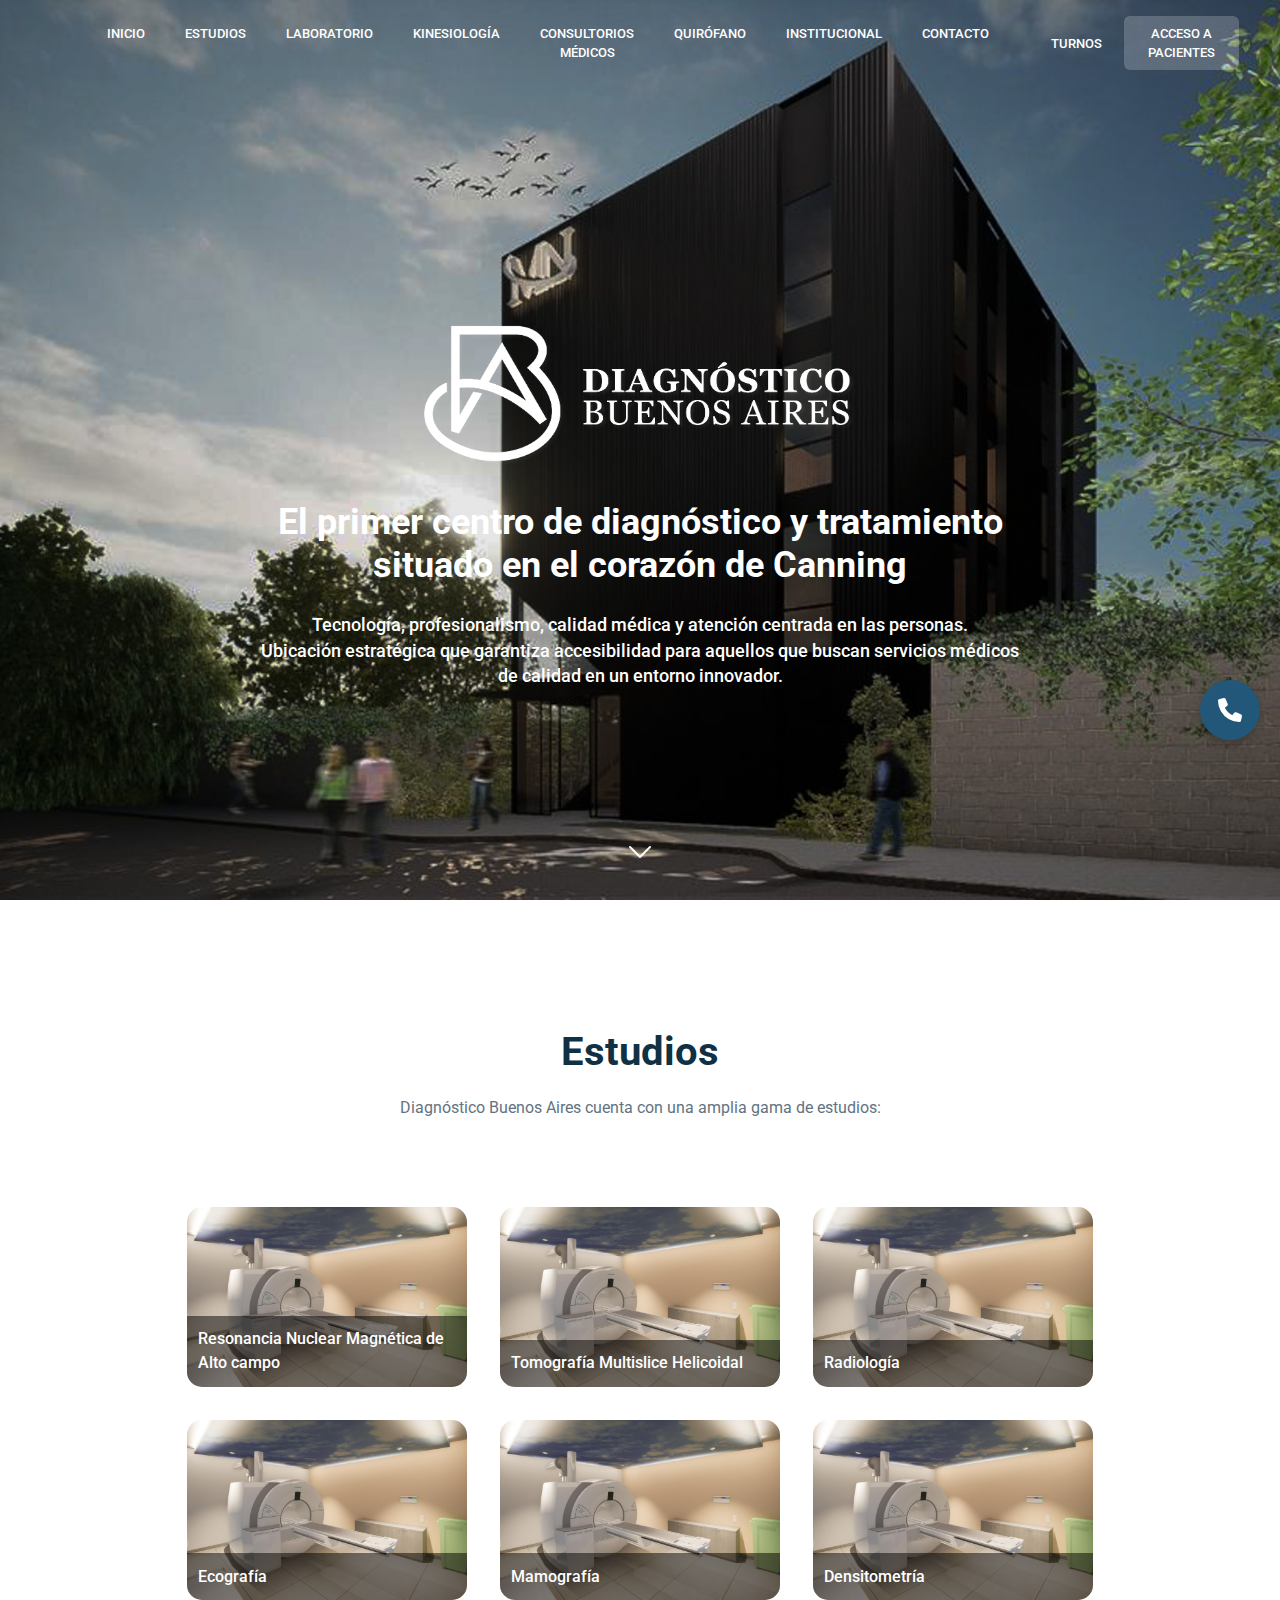
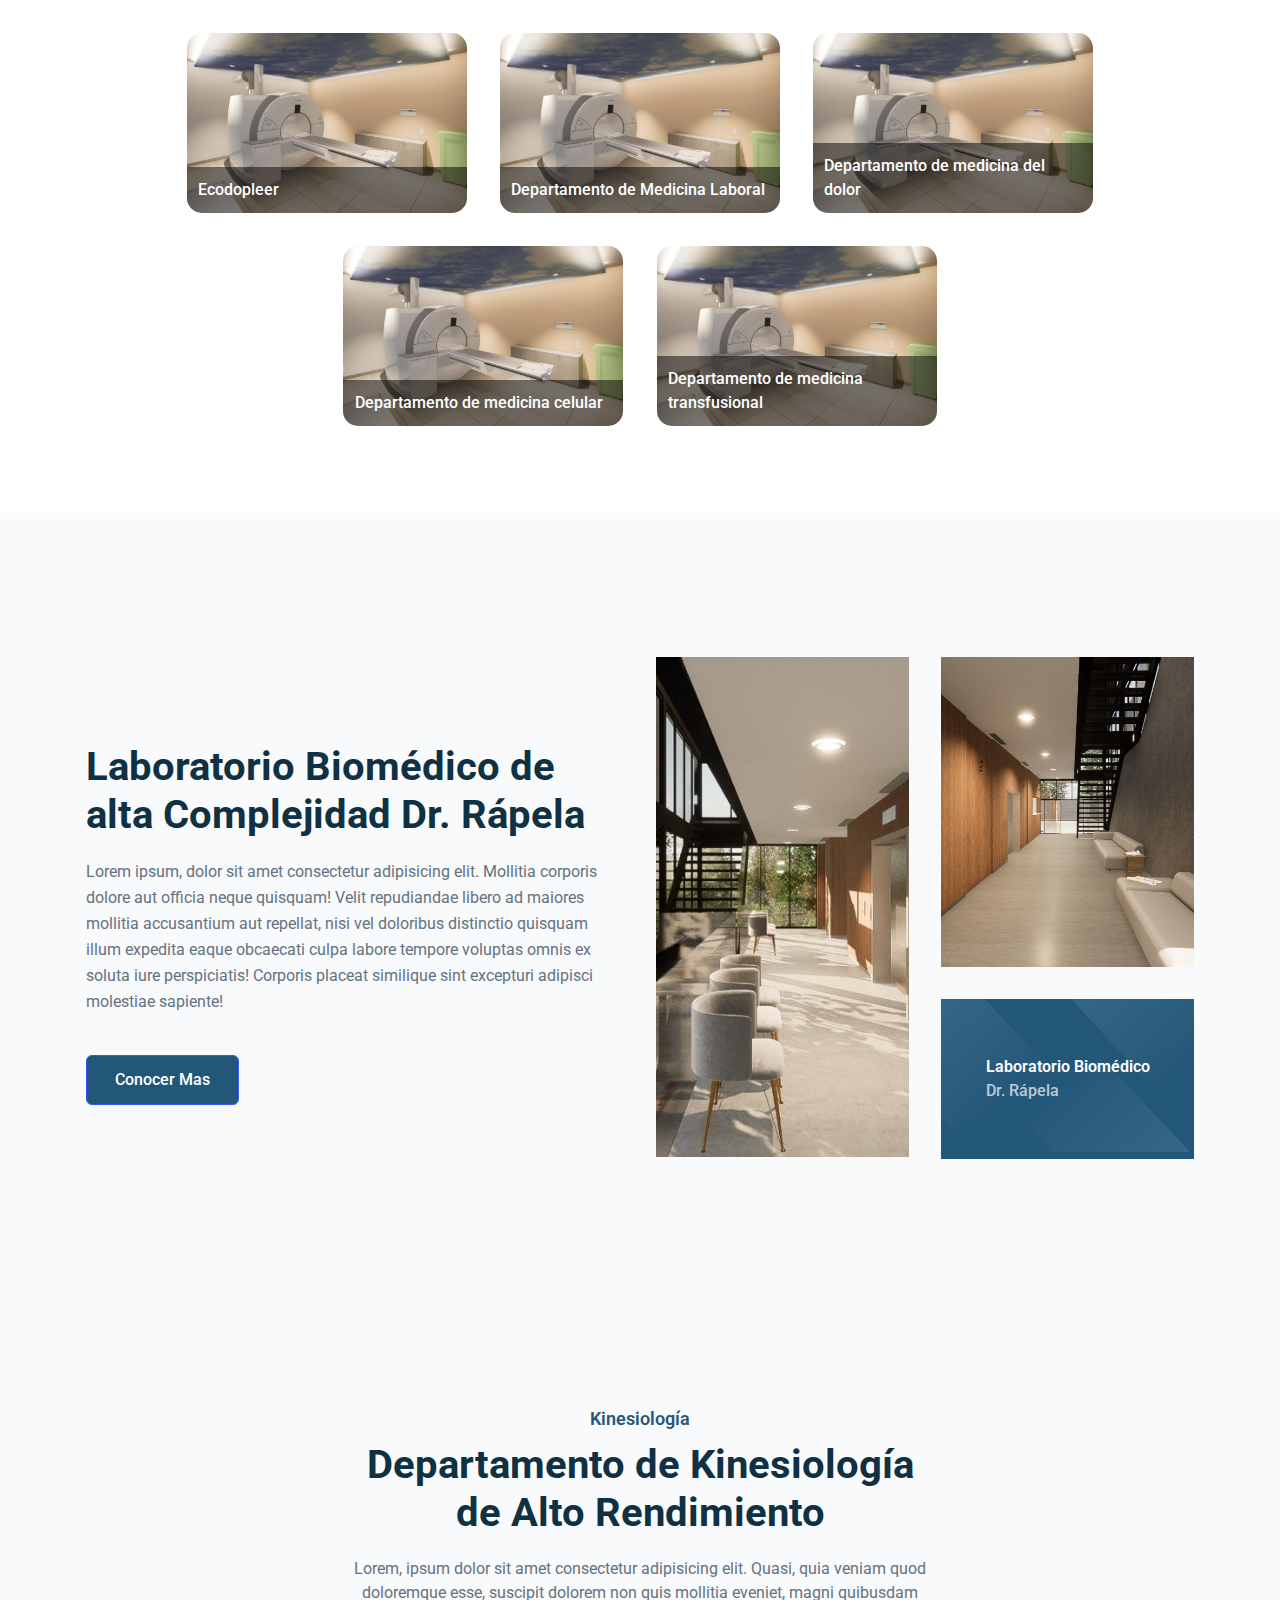
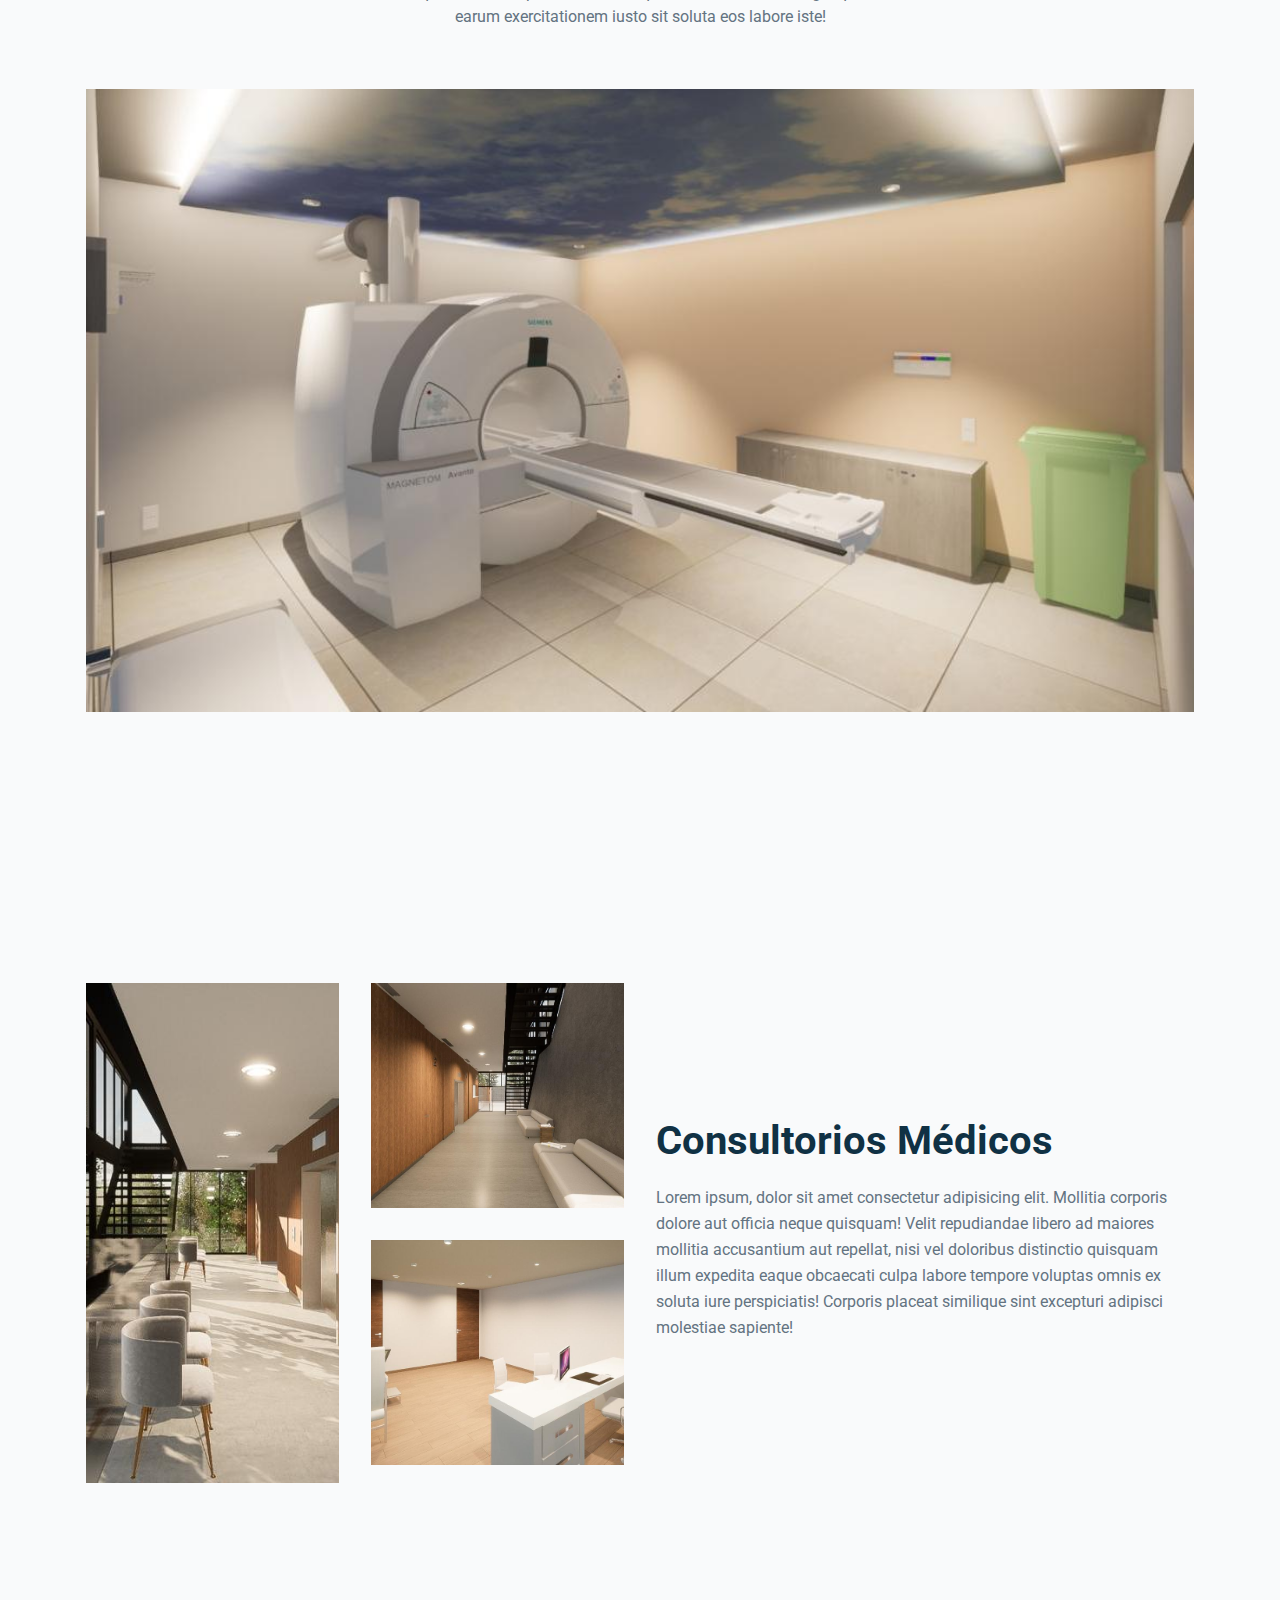
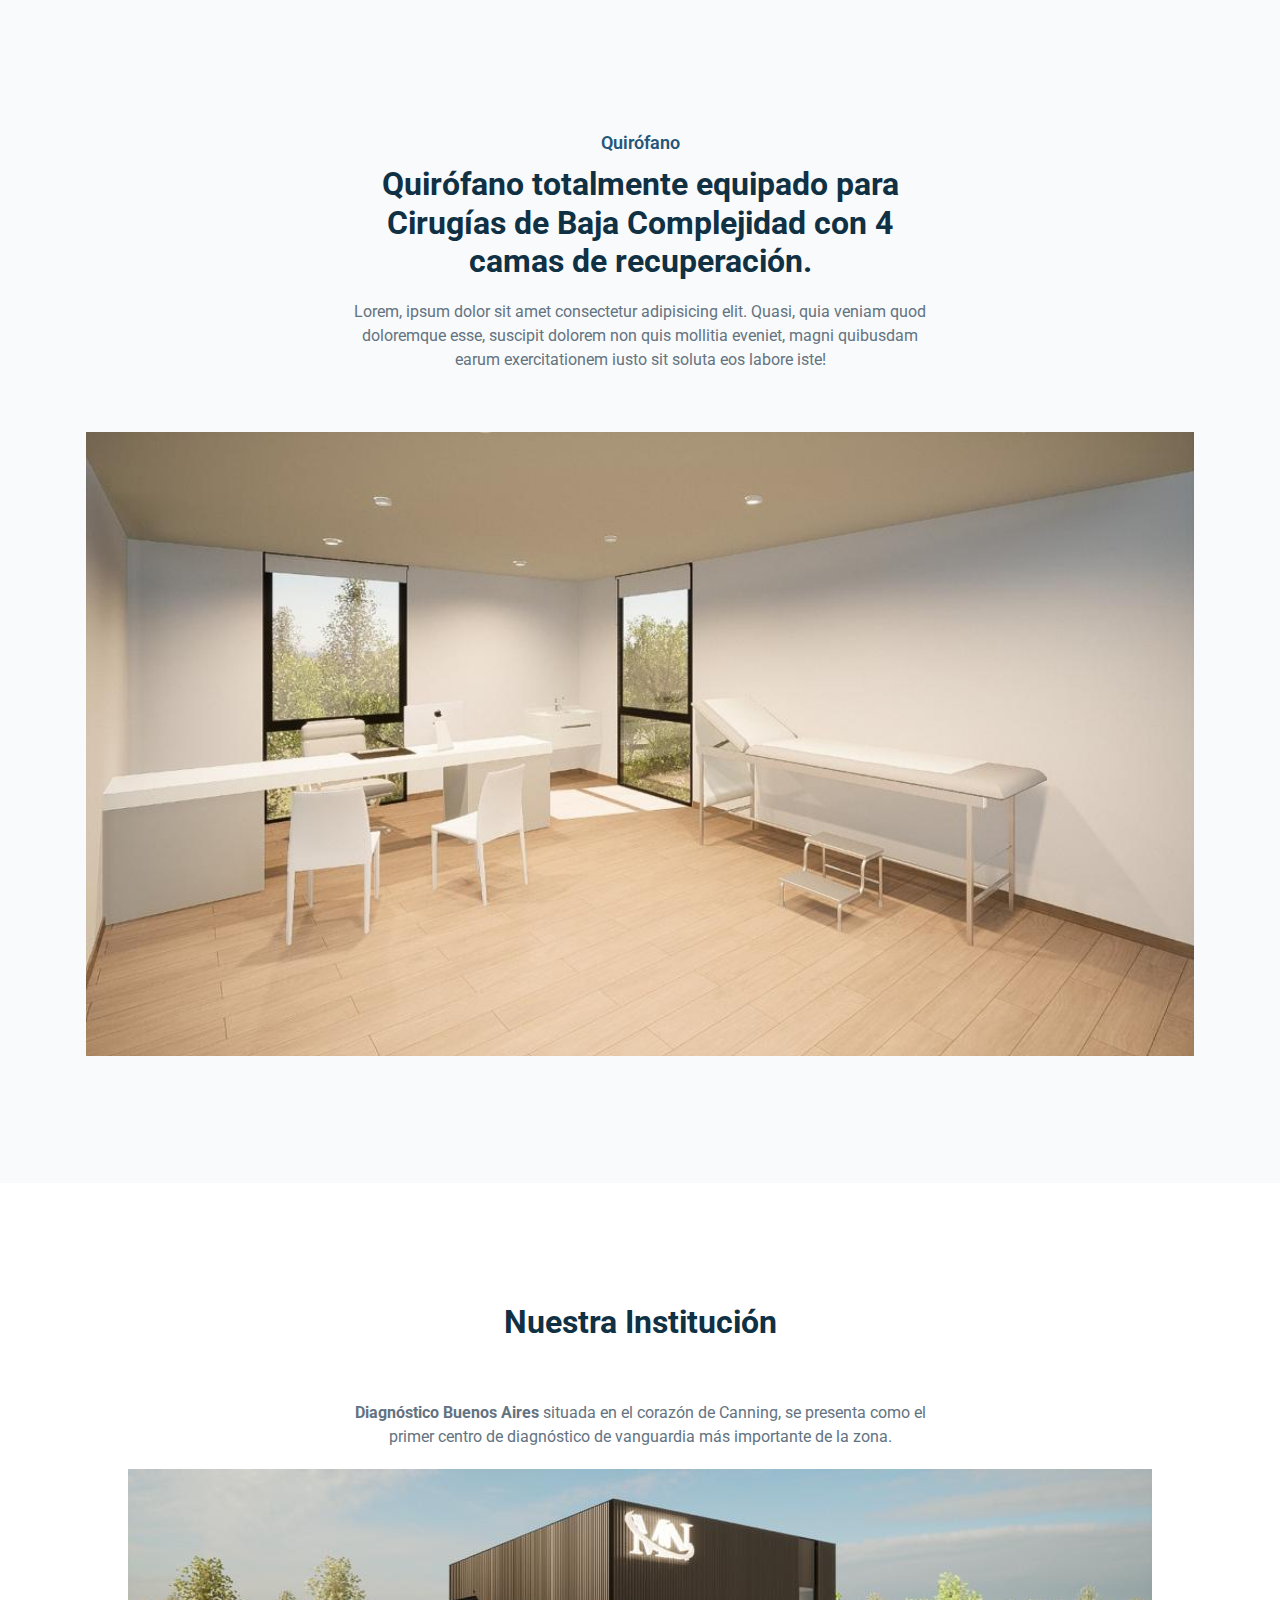
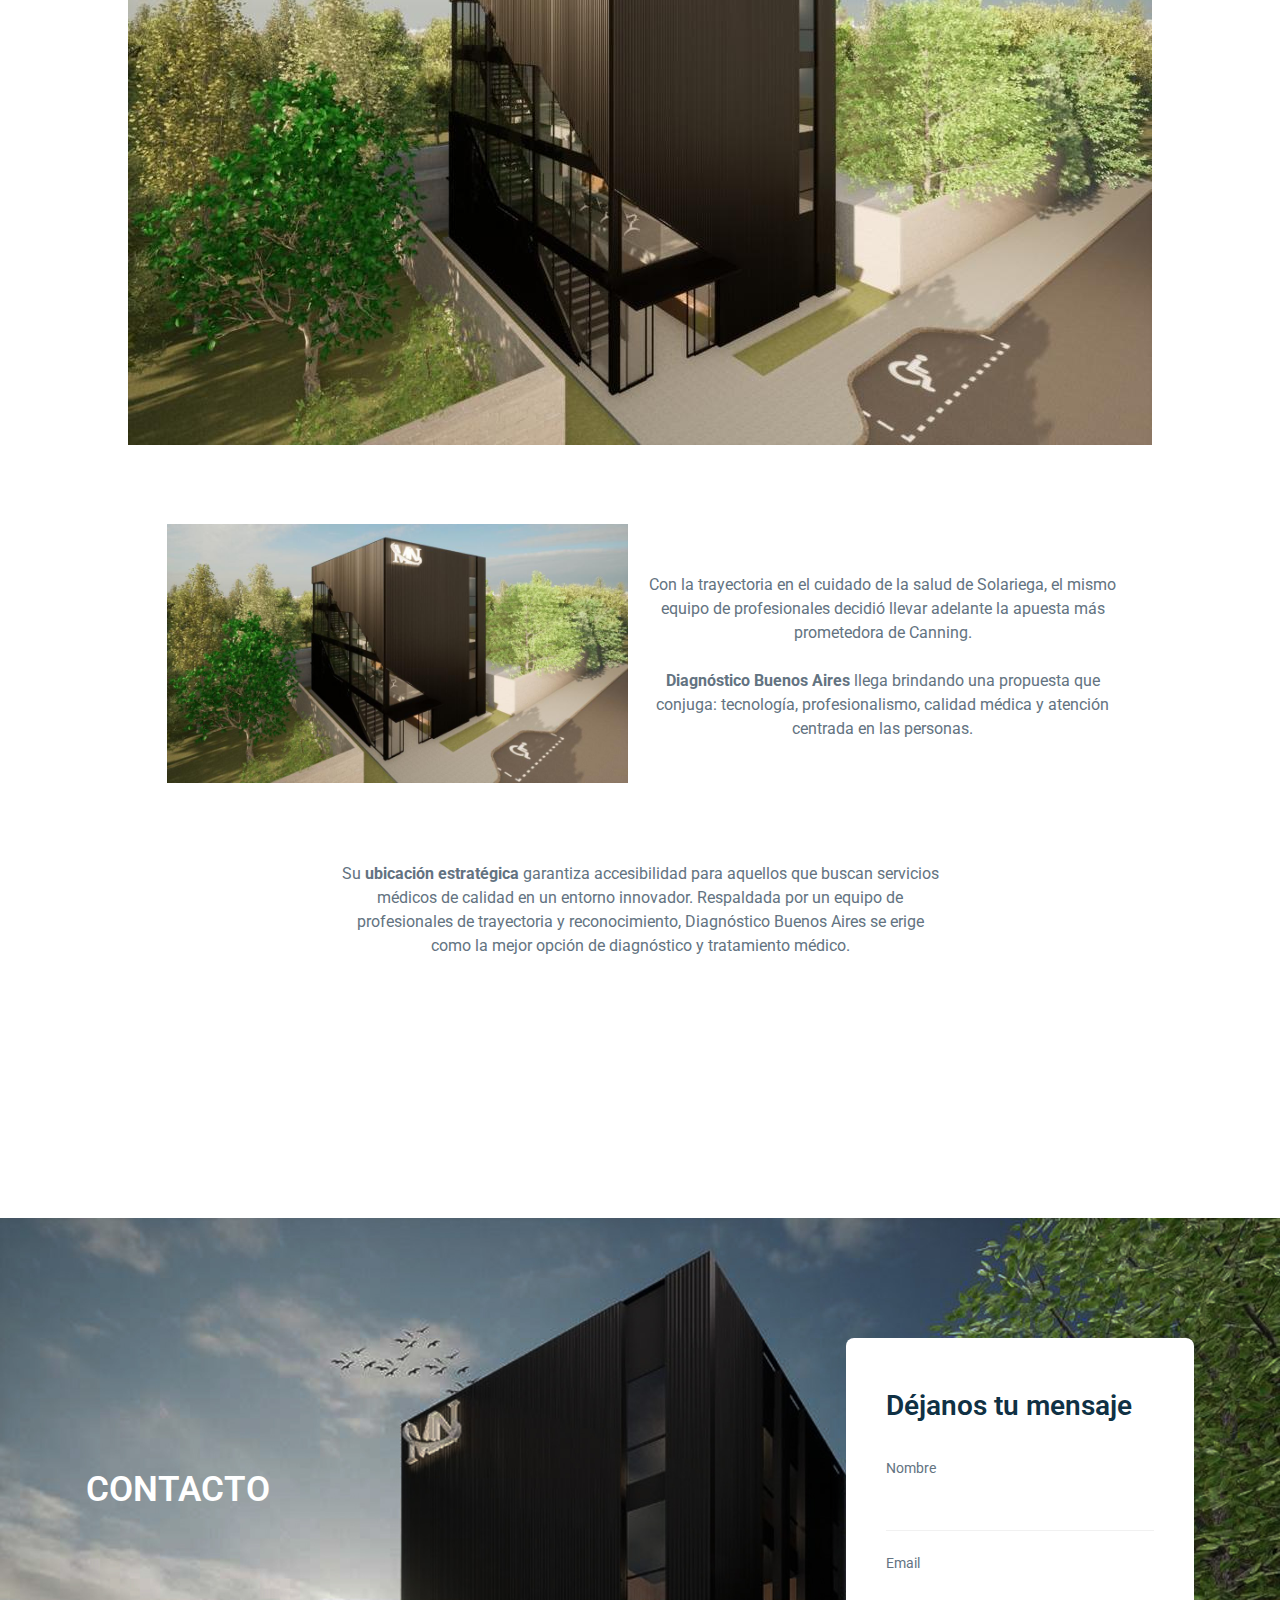
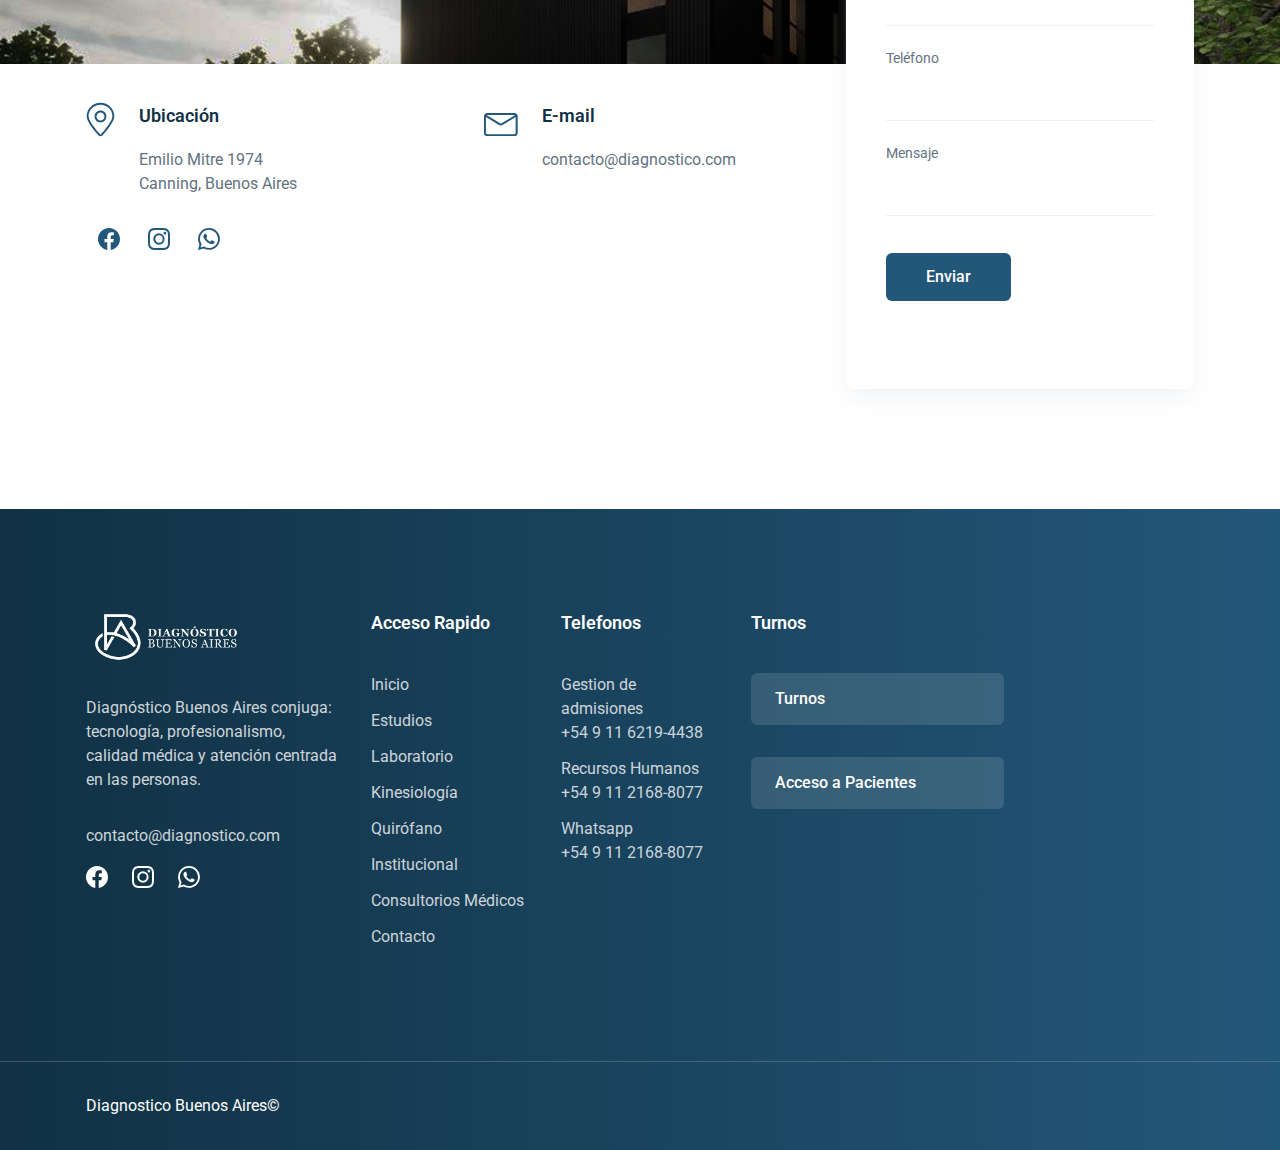
==== index.html @ 4fdbc01b "cambios generales" ====
<!DOCTYPE html>
<html lang="es" class="scroll-smooth">

<head>

  <!-- Required meta tags -->
  <meta charset="UTF-8" />
  <meta http-equiv="X-UA-Compatible" content="IE=edge" />
  <meta name="viewport" content="width=device-width, initial-scale=1.0" />
  <meta name="keywords" content="Diagnostico Buenos Aires, Centro de diagnóstico, tratamiento, Canning, Salud">
  <title>Diagnóstico Buenos Aires</title>

  <!-- Meta Optimizacion -->
  <meta name="google" content="notranslate" />
  <meta content="JMelia" name="author">
  <meta property="og:site_name" content="Diagnostico Buenos Aires">
  <meta property="og:title"
    content="Diagnostico Buenos Aires - Centro de diagnóstico y tratamiento situado en el corazón de Canning." />
  <meta property="og:description"
    content="Diagnostico Buenos Aires - Centro de diagnóstico y tratamiento situado en el corazón de Canning. Tecnología, profesionalismo, calidad médica y atención centrada en las personas." />
  <meta property="og:image" itemprop="image" content="assets/images/logo/logo_Icon.png">
  <meta property="og:type" content="website" />
  <meta property="og:url" content="https://www.diagnosticobuenosaires.com/" />
  <meta property="og:locale" content="ar_AR" />

  <!-- Css Links -->
  <link rel="shortcut icon" href="assets/images/logo/logo_Icon.png" type="image/x-icon" />
  <link rel="stylesheet" href="assets/css/animate.css" />
  <link rel="stylesheet" href="assets/css/tailwind.css" />
  <link rel="stylesheet" href="https://cdnjs.cloudflare.com/ajax/libs/animate.css/4.1.1/animate.min.css" />
  <link rel="stylesheet" href="https://cdnjs.cloudflare.com/ajax/libs/font-awesome/6.0.0-beta3/css/all.min.css">

 


</head>

<body>

  <!-- ====== NavBar Start -->

  <!-- ====== Navbar Section Start -->

  <!-- ====== Navbar Section Start -->

  <div class="navBarContainer absolute top-0 left-0 z-40 flex items-center w-full bg-transparent ud-header ">

    <div class="relative flex items-center justify-between w-full -mx-4">

      <div class="w-60 max-w-full ">
        <a href="index.html" class="navbar-logo block w-full py-5">
          <img src="assets/images/logo/logo_dba_blanco.png" alt="logo" class="header-logo w-full" />
        </a>
      </div>

      <div class="flex items-center justify-center w-full px-4">
        <div>
          <button id="navbarToggler"
            class="absolute right-4 top-1/2 block -translate-y-1/2 rounded-lg px-3 py-[6px] ring-primary focus:ring-2 lg:hidden">
            <span class="relative my-[6px] block h-[2px] w-[30px] bg-dark dark:bg-white"></span>
            <span class="relative my-[6px] block h-[2px] w-[30px] bg-dark dark:bg-white"></span>
            <span class="relative my-[6px] block h-[2px] w-[30px] bg-dark dark:bg-white"></span>
          </button>

          <nav id="navbarCollapse"
            class="absolute  items-center right-4 top-full hidden w-full max-w-[250px] rounded-lg bg-white dark:bg-dark-2 py-5 shadow-lg lg:static lg:block lg:w-full lg:max-w-full lg:bg-transparent dark:lg:bg-transparent lg:py-0 lg:px-4 lg:shadow-none xl:px-6">
            <ul class="block lg:flex 2xl:ml-20">
              <li class="group relative">
                <a href="#home"
                  class="ud-menu-scroll mx-8 flex py-2  font-medium text-dark group-hover:text-primary dark:text-white lg:mr-0 lg:inline-flex lg:px-0 lg:py-6 lg:text-white lg:group-hover:text-white lg:group-hover:opacity-70">
                  Inicio
                </a>
              </li>

              <li class="group relative">
                <a href="#estudios"
                  class="ud-menu-scroll mx-8 flex py-2  font-medium text-dark group-hover:text-primary dark:text-white lg:ml-7 lg:mr-0 lg:inline-flex lg:px-0 lg:py-6 lg:text-white lg:group-hover:text-white lg:group-hover:opacity-70 xl:ml-10">
                  Estudios
                </a>
              </li>

              <li class="group relative">
                <a href="#lab"
                  class="ud-menu-scroll mx-8 flex py-2  font-medium text-dark group-hover:text-primary dark:text-white lg:ml-7 lg:mr-0 lg:inline-flex lg:px-0 lg:py-6 lg:text-white lg:group-hover:text-white lg:group-hover:opacity-70 xl:ml-10">
                  Laboratorio
                </a>
              </li>
              <li class="group relative">
                <a href="#kine"
                  class="ud-menu-scroll mx-8 flex py-2  font-medium text-dark group-hover:text-primary dark:text-white lg:ml-7 lg:mr-0 lg:inline-flex lg:px-0 lg:py-6 lg:text-white lg:group-hover:text-white lg:group-hover:opacity-70 xl:ml-10">
                  Kinesiología
                </a>
              </li>
              <li class="group relative">
                <a href="#consultorio"
                  class="ud-menu-scroll text-center mx-8 flex py-2  font-medium text-dark group-hover:text-primary dark:text-white lg:ml-7 lg:mr-0 lg:inline-flex lg:px-0 lg:py-6 lg:text-white lg:group-hover:text-white lg:group-hover:opacity-70 xl:ml-10">
                  Consultorios Médicos
                </a>
              </li>
              <li class="group relative">
                <a href="#quirofano"
                  class="ud-menu-scroll  mx-8 flex py-2  font-medium text-dark group-hover:text-primary dark:text-white lg:ml-7 lg:mr-0 lg:inline-flex lg:px-0 lg:py-6 lg:text-white lg:group-hover:text-white lg:group-hover:opacity-70 xl:ml-10">
                  Quirófano
                </a>
              </li>
              <li class="group relative">
                <a href="#institucional"
                  class="ud-menu-scroll mx-8 flex py-2  font-medium text-dark group-hover:text-primary dark:text-white lg:ml-7 lg:mr-0 lg:inline-flex lg:px-0 lg:py-6 lg:text-white lg:group-hover:text-white lg:group-hover:opacity-70 xl:ml-10">
                  Institucional
                </a>
              </li>
              <li class="group relative">
                <a href="#contact"
                  class="ud-menu-scroll mx-8 flex py-2  font-medium text-dark group-hover:text-primary dark:text-white lg:ml-7 lg:mr-0 lg:inline-flex lg:px-0 lg:py-6 lg:text-white lg:group-hover:text-white lg:group-hover:opacity-70 xl:ml-10">
                  Contacto
                </a>
              </li>

            </ul>
          </nav>
        </div>

      </div>

      <div class=" flex items-center justify-end pr-16 lg:pr-0">

        <div class="hidden sm:flex items-center">
          <a href="#" class="loginBtn px-[22px] py-2  font-medium text-white hover:opacity-70">
            Turnos
          </a>
          <a href="#"
            class="signUpBtn text-center rounded-md bg-white bg-opacity-20 px-6 py-2  font-medium text-white duration-300 ease-in-out hover:bg-opacity-100 hover:text-dark">
            Acceso a Pacientes
          </a>
        </div>
      </div>

    </div>

  </div>
  <!-- ====== NavBar END -->



  <!-- ====== Home Section Start -->
  <div id="home" class="relative overflow-hidden bg-primary pt-[120px] md:pt-[130px] lg:pt-[160px]">

    <div class=" container">
      <div class="-mx-4 flex flex-wrap items-center ">
        <div class="w-full px-4">

          <div class="pb-[60px] mx-auto max-w-[780px] text-center">

            <h1 class="hidden">
              Diagnóstico Buenos Aires
            </h1>

            <div class="mx-auto max-w-[485px]  ">
              <img class="mx-auto w-full" src="assets/images/logo/Logo-Blanco-Main.png" alt="">
            </div>

            <h2
              class="mb-6 text-3xl font-bold leading-snug text-white sm:text-4xl sm:leading-snug lg:text-8xl lg:leading-[1.2]">
              El primer centro de diagnóstico y tratamiento situado en el corazón de Canning</h2>

            <p class="mx-auto mb-9  text-base font-medium text-white sm:text-lg sm:leading-[1.44]">
              Tecnología, profesionalismo, calidad médica y atención centrada en las personas.
              <br>
              Ubicación estratégica que garantiza accesibilidad para aquellos que buscan servicios médicos de calidad en
              un entorno innovador.
            </p>


          </div>
        </div>

      </div>
    </div>

    <a href="#estudios">
      <div id="scroll-down"> <img src="assets/images/icons/down-arrow.png"> </div>
    </a>

  </div>
  <!-- ====== Home Section End -->

  <!-- ====== Estudios Section Start -->

  <section id="estudios" class="pb-8 pt-20 dark:bg-dark lg:pb-[70px] lg:pt-[120px]">
    <div class="container">
      <div class="-mx-4 flex flex-wrap">
        <div class="w-full px-4">
          <div class="mx-auto mb-12 max-w-[485px] text-center lg:mb-[70px]">
            <h2 class="py-2 mb-3 text-3xl font-bold text-dark dark:text-white sm:text-4xl md:text-[40px] md:leading-[1.2]">
              Estudios
            </h2>
            <p class="text-base text-body-color dark:text-dark-6">
              Diagnóstico Buenos Aires cuenta con una amplia gama de estudios:
            </p>
          </div>
          <div class="estudiosContainer">
            <div class="estudio" data-title="Resonancia Nuclear Magnética de Alto campo" data-info="Información adicional sobre Resonancia Nuclear Magnética de Alto campo." style="background-image: url('assets/images/estudios/estudios1.jpeg');">
              <h4>Resonancia Nuclear Magnética de Alto campo</h4>
            </div>
            <div class="estudio" data-title="Tomografía Multislice Helicoidal" data-info="Información adicional sobre Tomografía Multislice Helicoidal." style="background-image: url('assets/images/estudios/estudios1.jpeg');">
              <h4>Tomografía Multislice Helicoidal</h4>
            </div>
            <div class="estudio" data-title="Radiología" data-info="Información adicional sobre Radiología." style="background-image: url('assets/images/estudios/estudios1.jpeg');">
              <h4>Radiología</h4>
            </div>
            <div class="estudio" data-title="Ecografía" data-info="Información adicional sobre Ecografía." style="background-image: url('assets/images/estudios/estudios1.jpeg');">
              <h4>Ecografía</h4>
            </div>
            <div class="estudio" data-title="Mamografía" data-info="Información adicional sobre Mamografía." style="background-image: url('assets/images/estudios/estudios1.jpeg');">
              <h4>Mamografía</h4>
            </div>
            <div class="estudio" data-title="Densitometría" data-info="Información adicional sobre Densitometría." style="background-image: url('assets/images/estudios/estudios1.jpeg');">
              <h4>Densitometría</h4>
            </div>
            <div class="estudio" data-title="Ecodopleer" data-info="Información adicional sobre Ecodopleer." style="background-image: url('assets/images/estudios/estudios1.jpeg');">
              <h4>Ecodopleer</h4>
            </div>
            <div class="estudio" data-title="Departamento de Medicina Laboral" data-info="Información adicional sobre Departamento de Medicina Laboral." style="background-image: url('assets/images/estudios/estudios1.jpeg');">
              <h4>Departamento de Medicina Laboral</h4>
            </div>
            <div class="estudio" data-title="Departamento de medicina del dolor" data-info="Información adicional sobre Departamento de medicina del dolor." style="background-image: url('assets/images/estudios/estudios1.jpeg');">
              <h4>Departamento de medicina del dolor</h4>
            </div>
            <div class="estudio" data-title="Departamento de medicina celular" data-info="Información adicional sobre Departamento de medicina celular." style="background-image: url('assets/images/estudios/estudios1.jpeg');">
              <h4>Departamento de medicina celular</h4>
            </div>
            <div class="estudio" data-title="Departamento de medicina transfusional" data-info="Información adicional sobre Departamento de medicina transfusional." style="background-image: url('assets/images/estudios/estudios1.jpeg');">
              <h4>Departamento de medicina transfusional</h4>
            </div>
          </div>
          <div id="estudioInfo" class="hidden">
            <button id="closeBtn">
              <svg  viewBox="0 0 24 24"  xmlns="http://www.w3.org/2000/svg">
                <path d="M18 6L6 18" stroke="#103144" stroke-width="2" stroke-linecap="round" stroke-linejoin="round"/>
                <path d="M6 6L18 18" stroke="#103144" stroke-width="2" stroke-linecap="round" stroke-linejoin="round"/>
              </svg>
            </button>
            <h3 class="font-semibold text-primary" id="estudioTitle"></h3>
            <p class="text-base text-body-color dark:text-dark-6" id="estudioContent"></p>
            <img id="estudioImg" alt="Estudio imagen">
            
          </div>
        </div>
      </div>
    </div>
  </section>
  
  
  

  <!-- ====== Estudios Section End -->

  <!-- ====== lab Section Start -->
  <section id="lab" class="bg-gray-1 pb-8 pt-20 dark:bg-dark-2 lg:pb-[70px] lg:pt-[120px]">
    <br>
    <div class="container">
      <div class="">
        <div class="-mx-4 flex flex-wrap items-center">
          <div class="w-full px-4 lg:w-1/2">
            <div class="mb-12 max-w-[540px] lg:mb-0">
              <h2
                class="mb-5 text-3xl font-bold leading-tight text-dark dark:text-white sm:text-[40px] sm:leading-[1.2]">
                Laboratorio Biomédico de alta Complejidad Dr. Rápela
              </h2>
              <p class="mb-10 text-base leading-relaxed text-body-color dark:text-dark-6">
                Lorem ipsum, dolor sit amet consectetur adipisicing elit. Mollitia corporis dolore aut officia neque
                quisquam! Velit repudiandae libero ad maiores mollitia accusantium aut repellat, nisi vel doloribus
                distinctio quisquam illum expedita eaque obcaecati culpa labore tempore voluptas omnis ex soluta iure
                perspiciatis! Corporis placeat similique sint excepturi adipisci molestiae sapiente!
              </p>

              <a href="https://www.rapela.com.ar/?gad_source=1&gclid=CjwKCAiAopuvBhBCEiwAm8jaMYv8IXJk6qZDI6HbGT6671WeslVIH8a5TmlhtIpzd6AltSH0Ebo6ehoCV5UQAvD_BwE"
                target="_blank"
                class="inline-flex items-center justify-center rounded-md border border-primary bg-primary px-7 py-3 text-center text-base font-medium text-white hover:border-blue-dark hover:bg-blue-dark">
                Conocer Mas
              </a>
            </div>
          </div>

          <div class="w-full px-4 lg:w-1/2">
            <div class="-mx-2 flex flex-wrap sm:-mx-4 lg:-mx-2 xl:-mx-4">
              <div class="w-full px-2 sm:w-1/2 sm:px-4 lg:px-2 xl:px-4">
                <div class="mb-4 sm:mb-8 sm:h-[400px] md:h-[540px] lg:h-[400px] xl:h-[500px]">
                  <img src="./assets/images/feed/lab.jpeg" alt="about image"
                    class="h-full w-full object-cover object-center" />
                </div>
              </div>

              <div class="w-full px-2 sm:w-1/2 sm:px-4 lg:px-2 xl:px-4">
                <div class="mb-4 sm:mb-8 sm:h-[220px] md:h-[346px] lg:mb-4 lg:h-[225px] xl:mb-8 xl:h-[310px]">
                  <img src="./assets/images/feed/lab2.jpeg" alt="about image"
                    class="h-full w-full object-cover object-center" />
                </div>

                <div
                  class="relative z-10 mb-4 flex items-center justify-center overflow-hidden bg-primary px-6 py-12 sm:mb-8 sm:h-[160px] sm:p-5 lg:mb-4 xl:mb-8">
                  <div>
                    <span class="block text-base font-semibold text-white">
                      Laboratorio Biomédico
                    </span>
                    <span class="block text-base font-medium text-white text-opacity-70">
                      Dr. Rápela
                    </span>
                  </div>
                  <div>
                    <span class="absolute left-0 top-0 -z-10">
                      <svg width="106" height="144" viewBox="0 0 106 144" fill="none"
                        xmlns="http://www.w3.org/2000/svg">
                        <rect opacity="0.1" x="-67" y="47.127" width="113.378" height="131.304"
                          transform="rotate(-42.8643 -67 47.127)" fill="url(#paint0_linear_1416_214)" />
                        <defs>
                          <linearGradient id="paint0_linear_1416_214" x1="-10.3111" y1="47.127" x2="-10.3111"
                            y2="178.431" gradientUnits="userSpaceOnUse">
                            <stop stop-color="white" />
                            <stop offset="1" stop-color="white" stop-opacity="0" />
                          </linearGradient>
                        </defs>
                      </svg>
                    </span>
                    <span class="absolute right-0 top-0 -z-10">
                      <svg width="130" height="97" viewBox="0 0 130 97" fill="none" xmlns="http://www.w3.org/2000/svg">
                        <rect opacity="0.1" x="0.86792" y="-6.67725" width="155.563" height="140.614"
                          transform="rotate(-42.8643 0.86792 -6.67725)" fill="url(#paint0_linear_1416_215)" />
                        <defs>
                          <linearGradient id="paint0_linear_1416_215" x1="78.6495" y1="-6.67725" x2="78.6495"
                            y2="133.937" gradientUnits="userSpaceOnUse">
                            <stop stop-color="white" />
                            <stop offset="1" stop-color="white" stop-opacity="0" />
                          </linearGradient>
                        </defs>
                      </svg>
                    </span>
                    <span class="absolute bottom-0 right-0 -z-10">
                      <svg width="175" height="104" viewBox="0 0 175 104" fill="none"
                        xmlns="http://www.w3.org/2000/svg">
                        <rect opacity="0.1" x="175.011" y="108.611" width="101.246" height="148.179"
                          transform="rotate(137.136 175.011 108.611)" fill="url(#paint0_linear_1416_216)" />
                        <defs>
                          <linearGradient id="paint0_linear_1416_216" x1="225.634" y1="108.611" x2="225.634" y2="256.79"
                            gradientUnits="userSpaceOnUse">
                            <stop stop-color="white" />
                            <stop offset="1" stop-color="white" stop-opacity="0" />
                          </linearGradient>
                        </defs>
                      </svg>
                    </span>
                  </div>
                </div>
              </div>
            </div>
          </div>
        </div>
      </div>
    </div>
  </section>
  <!-- ====== lab Section End -->

  <!-- ====== Kinesiologia Section Start -->
  <section id="kine" class="overflow-hidden bg-gray-1 py-20 dark:bg-dark-2 md:py-[120px]">
    <br>
    <div class="container mx-auto">
      <div class="-mx-4 flex flex-wrap justify-center">
        <div class="w-full px-4">
          <div class="mx-auto mb-[60px] max-w-[600px] text-center">
            <span class="block mb-2 text-lg font-semibold text-primary">
              Kinesiología
            </span>
            <h2 class="mb-5 text-3xl font-bold leading-tight text-dark dark:text-white sm:text-[40px] sm:leading-[1.2]">
              Departamento de Kinesiología de Alto Rendimiento
            </h2>
            <p class="text-base text-body-color dark:text-dark-6">
              Lorem, ipsum dolor sit amet consectetur adipisicing elit. Quasi, quia veniam quod doloremque esse,
              suscipit dolorem non quis mollitia eveniet, magni quibusdam earum exercitationem iusto sit soluta eos
              labore iste!
            </p>
          </div>
        </div>
      </div>

      <div class=" mx-auto center">
        <img src="assets\images\estudios\estudios1.jpeg" class="h-full w-full object-cover object-center" alt="">
      </div>

    </div>
  </section>
  <!-- ====== Kinesiologia Section End -->


  <!-- ======  Consultorios Medicos Section Start -->
  <section id="consultorio" class="bg-gray-1 pb-8 pt-20 dark:bg-dark-2  lg:pb-[70px] lg:pt-[120px]">
    <br>
    <div class="container">
      <div class="wow fadeInUp" data-wow-delay=".2s">
        <div class="-mx-4 flex flex-wrap items-center ">
          <div class="w-full px-4 lg:w-1/2">

            <div class="-mx-2 flex flex-wrap sm:-mx-4 lg:-mx-2 xl:-mx-4">
              <div class="w-full px-2 sm:w-1/2 sm:px-4 lg:px-2 xl:px-4">
                <div class="mb-4 sm:mb-8 sm:h-[400px] md:h-[540px] lg:h-[400px] xl:h-[500px]">
                  <img src="./assets/images/feed/lab.jpeg" alt="about image"
                    class="h-full w-full object-cover object-center" />
                </div>
              </div>

              <div class="w-full px-2 sm:w-1/2 sm:px-4 lg:px-2 xl:px-4 ">
                <div class="mb-4 sm:mb-8 sm:h-[220px] md:h-[346px] lg:mb-4 lg:h-[225px] xl:mb-8 xl:h-[300px]">
                  <img src="./assets/images/feed/lab2.jpeg" alt="about image"
                    class="h-full w-full object-cover object-center" />
                </div>

                <div class=" mb-4 sm:mb-8 sm:h-[220px] md:h-[346px] lg:mb-4 lg:h-[225px] xl:mb-8 xl:h-[300px]">
                  <img src="./assets/images/feed/consultorio2.jpeg" alt="about image"
                    class="h-full w-full object-cover object-center" />
                </div>

              </div>
            </div>

          </div>

          <div class="w-full px-4 lg:w-1/2">
            <div class="mb-12 max-w-[600px] lg:mb-0">
              <h2
                class="mb-5 text-3xl font-bold leading-tight text-dark dark:text-white sm:text-[40px] sm:leading-[1.2]">
                Consultorios Médicos
              </h2>
              <p class="mb-10 text-base leading-relaxed text-body-color dark:text-dark-6">
                Lorem ipsum, dolor sit amet consectetur adipisicing elit. Mollitia corporis dolore aut officia neque
                quisquam! Velit repudiandae libero ad maiores mollitia accusantium aut repellat, nisi vel doloribus
                distinctio quisquam illum expedita eaque obcaecati culpa labore tempore voluptas omnis ex soluta iure
                perspiciatis! Corporis placeat similique sint excepturi adipisci molestiae sapiente!
              </p>

            </div>

          </div>
        </div>
      </div>
    </div>
  </section>
  <!-- ====== Consultorios Medicos Section End -->



  <!-- ====== quirofano Section Start -->
  <section id="quirofano" class="overflow-hidden bg-gray-1 py-20 dark:bg-dark-2 md:py-[120px]">
    <br>
    <div class="container mx-auto">
      <div class="-mx-4 flex flex-wrap justify-center">
        <div class="w-full px-4">
          <div class="mx-auto mb-[60px] max-w-[600px] text-center">
            <span class="block mb-2 text-lg font-semibold text-primary">
              Quirófano
            </span>
            <h2 class="titulosText mb-5 w-full font-bold leading-tight text-dark dark:text-white  sm:leading-[1.2]">
              Quirófano totalmente equipado para Cirugías de Baja Complejidad con 4 camas de recuperación.
            </h2>
            <p class="text-base text-body-color dark:text-dark-6">
              Lorem, ipsum dolor sit amet consectetur adipisicing elit. Quasi, quia veniam quod doloremque esse,
              suscipit dolorem non quis mollitia eveniet, magni quibusdam earum exercitationem iusto sit soluta eos
              labore iste!
            </p>
          </div>
        </div>
      </div>

      <div class="w-full mx-auto center">
        <img src="assets/images/feed/consultorio1.jpeg" class="h-full w-full object-cover object-center" alt="">
      </div>

    </div>
  </section>
  <!-- ====== quirofano Section End -->

  <!-- ====== Institucional Start ====== -->
  <section id="institucional" class="relative py-20 md:py-[120px]">

    <div class="container mx-auto px-4 text-center  ">
      <h2 class="mb-[60px] nuestra-institucion titulosText mb-5 w-full font-bold leading-tight text-dark dark:text-white  sm:leading-[1.2]">Nuestra Institución</h2>

      <div class=" text-center mx-auto mb-5 max-w-[600px]">
       
        <p class="mt-1 text-base text-body-color dark:text-dark-6">
        <b>Diagnóstico Buenos Aires</b> situada en el corazón de Canning, se presenta como el primer centro de diagnóstico de vanguardia más importante de la zona.
        </p>
      </div>
      
      <div class="mb-[60px] mx-auto mt-1"><img src="assets/images/feed/institucional.jpeg" alt=""></div>

    

      <div class="flex  sm:flex-col-reverse justify-center items-center mx-auto ">   
        
        <div class="p-3 max-w-[485px]"> <img src="assets/images/feed/institucional.jpeg" alt=""> </div>

        <div class=" max-w-[485px]">

          <p class=" text-base text-body-color dark:text-dark-6 ">
            Con la trayectoria en el cuidado de la salud de Solariega, el mismo equipo de profesionales decidió llevar adelante la apuesta más prometedora de Canning. <br> <br>
             <b>Diagnóstico Buenos Aires</b> llega brindando una propuesta que conjuga: tecnología, profesionalismo, calidad médica y atención centrada en las personas. 
           
           </p>
        
        
        </div>
    
      </div>

<p class="mx-auto text-base text-body-color dark:text-dark-6 mb-[60px] mt-[60px] max-w-[600px]">
  Su <b>ubicación estratégica</b> garantiza accesibilidad para aquellos que buscan servicios médicos de calidad en un entorno innovador. Respaldada por un equipo de profesionales de trayectoria y reconocimiento, Diagnóstico Buenos Aires se erige como la mejor opción de diagnóstico y tratamiento médico.
</p>
    </div>

      <!-- ====== map Section Start -->
  <section class="pb-20 dark:bg-dark">
    <div class="col-12 padding-0">
      <object style="border:0; height: 450px; width: 100%;"
        data="https://www.google.com/maps/embed?pb=!1m18!1m12!1m3!1d3273.4751737599026!2d-58.50542549999999!3d-34.8694124!2m3!1f0!2f0!3f0!3m2!1i1024!2i768!4f13.1!3m3!1m2!1s0x95bcd6def8cf5ef7%3A0xc35c70710a9ab869!2sEmilio%20Mitre%201974%2C%20B1801AEF%20Canning%2C%20Provincia%20de%20Buenos%20Aires!5e0!3m2!1ses!2sar!4v1715155053378!5m2!1ses!2sar"></object>
    </div>
  </section>
  <!-- ====== map Section End -->

  </section>
  
  <!-- ====== Institucional End ====== -->



  <!-- ====== Contact Start ====== -->
  <section id="contact" class=" relative py-20 md:py-[120px]">
    <div class="absolute left-0 top-0 -z-[1] h-full w-full dark:bg-dark"></div>
    <div
      class="contact-banner absolute left-0 top-0 -z-[1] h-1/2 w-full bg-[#E9F9FF] dark:bg-dark-700 lg:h-[45%] xl:h-1/2">
    </div>
    <div class="container px-4">
      <div class="-mx-4 flex flex-wrap items-center">
        <div class="w-full px-4 lg:w-7/12 xl:w-8/12">
          <div class="ud-contact-content-wrapper">
            <div class="ud-contact-title mb-12 lg:mb-[150px]">

              <h2 class="max-w-[260px] text-[35px] font-semibold leading-[1.14] text-white dark:text-white">
                CONTACTO
              </h2>
            </div>

            <div class="mb-12 mt-20 flex flex-wrap justify-between align-center lg:mb-0 contact-text">


              <div class="mb-8 flex w-[330px] max-w-full ">
                <div class="mr-6 text-[32px] text-primary">
                  <svg width="29" height="35" viewBox="0 0 29 35" class="fill-current-contact">
                    <path
                      d="M14.5 0.710938C6.89844 0.710938 0.664062 6.72656 0.664062 14.0547C0.664062 19.9062 9.03125 29.5859 12.6406 33.5234C13.1328 34.0703 13.7891 34.3437 14.5 34.3437C15.2109 34.3437 15.8672 34.0703 16.3594 33.5234C19.9688 29.6406 28.3359 19.9062 28.3359 14.0547C28.3359 6.67188 22.1016 0.710938 14.5 0.710938ZM14.9375 32.2109C14.6641 32.4844 14.2812 32.4844 14.0625 32.2109C11.3828 29.3125 2.57812 19.3594 2.57812 14.0547C2.57812 7.71094 7.9375 2.625 14.5 2.625C21.0625 2.625 26.4219 7.76562 26.4219 14.0547C26.4219 19.3594 17.6172 29.2578 14.9375 32.2109Z" />
                    <path
                      d="M14.5 8.58594C11.2734 8.58594 8.59375 11.2109 8.59375 14.4922C8.59375 17.7188 11.2187 20.3984 14.5 20.3984C17.7812 20.3984 20.4062 17.7734 20.4062 14.4922C20.4062 11.2109 17.7266 8.58594 14.5 8.58594ZM14.5 18.4297C12.3125 18.4297 10.5078 16.625 10.5078 14.4375C10.5078 12.25 12.3125 10.4453 14.5 10.4453C16.6875 10.4453 18.4922 12.25 18.4922 14.4375C18.4922 16.625 16.6875 18.4297 14.5 18.4297Z" />
                  </svg>
                </div>
                <div>
                  <h5 class="mb-[18px] text-lg font-semibold text-dark dark:text-white">
                    Ubicación
                  </h5>
                  <p class="text-base text-body-color  dark:text-dark-6">
                    Emilio Mitre 1974 <br> Canning, Buenos Aires
                  </p>
                </div>
              </div>


              <div class=" mb-8 flex w-[330px] max-w-full">

                <div class=" mr-6 text-[32px] text-primary">
                  <svg width="34" height="25" viewBox="0 0 34 25" class="fill-current-contact">
                    <path
                      d="M30.5156 0.960938H3.17188C1.42188 0.960938 0 2.38281 0 4.13281V20.9219C0 22.6719 1.42188 24.0938 3.17188 24.0938H30.5156C32.2656 24.0938 33.6875 22.6719 33.6875 20.9219V4.13281C33.6875 2.38281 32.2656 0.960938 30.5156 0.960938ZM30.5156 2.875C30.7891 2.875 31.0078 2.92969 31.2266 3.09375L17.6094 11.3516C17.1172 11.625 16.5703 11.625 16.0781 11.3516L2.46094 3.09375C2.67969 2.98438 2.89844 2.875 3.17188 2.875H30.5156ZM30.5156 22.125H3.17188C2.51562 22.125 1.91406 21.5781 1.91406 20.8672V5.00781L15.0391 12.9922C15.5859 13.3203 16.1875 13.4844 16.7891 13.4844C17.3906 13.4844 17.9922 13.3203 18.5391 12.9922L31.6641 5.00781V20.8672C31.7734 21.5781 31.1719 22.125 30.5156 22.125Z" />
                  </svg>
                </div>

                <div class=" items-center mr-6 text-[32px] text-primary">
                  <h5 class="mb-[18px] text-lg font-semibold text-dark dark:text-white">
                    E-mail
                  </h5>
                  <p class="text-base text-body-color dark:text-dark-6">
                    contacto@diagnostico.com
                  </p>
                </div>

           
              </div>


              <div class="align-center">

                <a href="https://www.facebook.com/diagnosticobuenosaires?locale=es_LA" target="_blank"
                  class="px-3 text-gray">
                  <svg xmlns="http://www.w3.org/2000/svg" width="22" height="22" fill="currentColor"
                    class="bi bi-facebook fill-current-contact" viewBox="0 0 16 16">
                    <path
                      d="M16 8.049c0-4.446-3.582-8.05-8-8.05C3.58 0-.002 3.603-.002 8.05c0 4.017 2.926 7.347 6.75 7.951v-5.625h-2.03V8.05H6.75V6.275c0-2.017 1.195-3.131 3.022-3.131.876 0 1.791.157 1.791.157v1.98h-1.009c-.993 0-1.303.621-1.303 1.258v1.51h2.218l-.354 2.326H9.25V16c3.824-.604 6.75-3.934 6.75-7.951" />
                  </svg>
                </a>

                <a href="https://www.instagram.com/diagnosticobuenosaires/" target="_blank" class="px-3 text-gray">
                  <svg xmlns="http://www.w3.org/2000/svg" width="22" height="22" fill="currentColor"
                    class="bi bi-instagram fill-current-contact" viewBox="0 0 16 16">
                    <path
                      d="M8 0C5.829 0 5.556.01 4.703.048 3.85.088 3.269.222 2.76.42a3.9 3.9 0 0 0-1.417.923A3.9 3.9 0 0 0 .42 2.76C.222 3.268.087 3.85.048 4.7.01 5.555 0 5.827 0 8.001c0 2.172.01 2.444.048 3.297.04.852.174 1.433.372 1.942.205.526.478.972.923 1.417.444.445.89.719 1.416.923.51.198 1.09.333 1.942.372C5.555 15.99 5.827 16 8 16s2.444-.01 3.298-.048c.851-.04 1.434-.174 1.943-.372a3.9 3.9 0 0 0 1.416-.923c.445-.445.718-.891.923-1.417.197-.509.332-1.09.372-1.942C15.99 10.445 16 10.173 16 8s-.01-2.445-.048-3.299c-.04-.851-.175-1.433-.372-1.941a3.9 3.9 0 0 0-.923-1.417A3.9 3.9 0 0 0 13.24.42c-.51-.198-1.092-.333-1.943-.372C10.443.01 10.172 0 7.998 0zm-.717 1.442h.718c2.136 0 2.389.007 3.232.046.78.035 1.204.166 1.486.275.373.145.64.319.92.599s.453.546.598.92c.11.281.24.705.275 1.485.039.843.047 1.096.047 3.231s-.008 2.389-.047 3.232c-.035.78-.166 1.203-.275 1.485a2.5 2.5 0 0 1-.599.919c-.28.28-.546.453-.92.598-.28.11-.704.24-1.485.276-.843.038-1.096.047-3.232.047s-2.39-.009-3.233-.047c-.78-.036-1.203-.166-1.485-.276a2.5 2.5 0 0 1-.92-.598 2.5 2.5 0 0 1-.6-.92c-.109-.281-.24-.705-.275-1.485-.038-.843-.046-1.096-.046-3.233s.008-2.388.046-3.231c.036-.78.166-1.204.276-1.486.145-.373.319-.64.599-.92s.546-.453.92-.598c.282-.11.705-.24 1.485-.276.738-.034 1.024-.044 2.515-.045zm4.988 1.328a.96.96 0 1 0 0 1.92.96.96 0 0 0 0-1.92m-4.27 1.122a4.109 4.109 0 1 0 0 8.217 4.109 4.109 0 0 0 0-8.217m0 1.441a2.667 2.667 0 1 1 0 5.334 2.667 2.667 0 0 1 0-5.334" />
                  </svg>
                </a>

                <a href="#" class="px-3 text-gray" target="_blank">
                  <svg xmlns="http://www.w3.org/2000/svg" width="22" height="22" fill="currentColor"
                    class="bi bi-whatsapp fill-current-contact" viewBox="0 0 16 16">
                    <path
                      d="M13.601 2.326A7.85 7.85 0 0 0 7.994 0C3.627 0 .068 3.558.064 7.926c0 1.399.366 2.76 1.057 3.965L0 16l4.204-1.102a7.9 7.9 0 0 0 3.79.965h.004c4.368 0 7.926-3.558 7.93-7.93A7.9 7.9 0 0 0 13.6 2.326zM7.994 14.521a6.6 6.6 0 0 1-3.356-.92l-.24-.144-2.494.654.666-2.433-.156-.251a6.56 6.56 0 0 1-1.007-3.505c0-3.626 2.957-6.584 6.591-6.584a6.56 6.56 0 0 1 4.66 1.931 6.56 6.56 0 0 1 1.928 4.66c-.004 3.639-2.961 6.592-6.592 6.592m3.615-4.934c-.197-.099-1.17-.578-1.353-.646-.182-.065-.315-.099-.445.099-.133.197-.513.646-.627.775-.114.133-.232.148-.43.05-.197-.1-.836-.308-1.592-.985-.59-.525-.985-1.175-1.103-1.372-.114-.198-.011-.304.088-.403.087-.088.197-.232.296-.346.1-.114.133-.198.198-.33.065-.134.034-.248-.015-.347-.05-.099-.445-1.076-.612-1.47-.16-.389-.323-.335-.445-.34-.114-.007-.247-.007-.38-.007a.73.73 0 0 0-.529.247c-.182.198-.691.677-.691 1.654s.71 1.916.81 2.049c.098.133 1.394 2.132 3.383 2.992.47.205.84.326 1.129.418.475.152.904.129 1.246.08.38-.058 1.171-.48 1.338-.943.164-.464.164-.86.114-.943-.049-.084-.182-.133-.38-.232" />
                  </svg>
                </a>
              </div>

            </div>

          </div>

        </div>
        <div class="w-full px-4 lg:w-5/12 xl:w-4/12">
          <div class="rounded-lg bg-white px-8 py-10 shadow-testimonial dark:bg-dark-2 dark:shadow-none sm:px-10 sm:py-12 md:p-[60px] lg:p-10 lg:px-10 lg:py-12 2xl:p-[60px]">
            <h3 class="mb-8 text-2xl font-semibold text-dark dark:text-white md:text-[28px] md:leading-[1.42]">
              Déjanos tu mensaje
            </h3>
         
            <form id="contactForm">
              <div class="mb-[22px]">
                  <label for="name" class="mb-4 block text-sm text-body-color dark:text-dark-6">Nombre</label>
                  <input required type="text"  placeholder="" name="name" id="name" 
                      class="w-full border-0 border-b border-[#f1f1f1] bg-transparent pb-3 text-body-color placeholder:text-body-color/60 focus:border-primary focus:outline-none dark:border-dark-3 dark:text-dark-6" />
                      <div class="alertas" id="alertaName">asd</div>
              </div>
           
              <div class="mb-[22px]">
                  <label for="email" class="mb-4 block text-sm text-body-color dark:text-dark-6">Email</label>
                  <input required type="email" placeholder="" name="email"  id="email"
                      class="w-full border-0 border-b border-[#f1f1f1] bg-transparent pb-3 text-body-color placeholder:text-body-color/60 focus:border-primary focus:outline-none dark:border-dark-3 dark:text-dark-6" />
               
              </div>
              <div class="alertas" id="alertaEmail">asd</div>
              <div class="mb-[22px]">
                  <label for="phone" class="mb-4 block text-sm text-body-color dark:text-dark-6">Teléfono</label>
                  <input required type="tel" name="tel" id="telefono" placeholder="" onkeypress='return validacionTelefono(event)'
                      class="w-full border-0 border-b border-[#f1f1f1] bg-transparent pb-3 text-body-color placeholder:text-body-color/60 focus:border-primary focus:outline-none dark:border-dark-3 dark:text-dark-6" />
                      <div class="alertas" id="alertaTel">asd</div>
              </div>
            
              <div class="mb-[30px]">
                  <label for="message" class="mb-4 block text-sm text-body-color dark:text-dark-6">Mensaje</label>
                  <textarea required name="message" rows="1" id="message" placeholder=""
                      class="w-full resize-none border-0 border-b border-[#f1f1f1] bg-transparent pb-3 text-body-color placeholder:text-body-color/60 focus:border-primary focus:outline-none dark:border-dark-3 dark:text-dark-6"></textarea>
                      <div class="alertas" id="alertaMessage">asd</div>
              </div>
            

              <div class="mb-0">
                  <button type="submit"  id="submit"
                      class="inline-flex items-center justify-center rounded-md bg-primary px-10 py-3 text-base font-medium text-white transition duration-300 ease-in-out">
                      Enviar
                  </button>
                  <div id="msgSubmit" class="py-5"></div>
              </div>
          </form>
          
          </div>
        </div>
      </div>
    </div>



  </section>
  <!-- ====== Contact End ====== -->



  <!-- ====== Footer Section Start -->

  <footer class="relative z-10  pt-20 lg:pt-[100px]">
    <div class="container ">

      <div class="-mx-4 flex flex-wrap">
        <div class="w-full px-4 sm:w-1/2 md:w-1/2 lg:w-4/12 xl:w-3/12">
          <div class="mb-10 w-full">
            <a href="index.html" class="mb-6 inline-block max-w-[160px]">
              <img src="assets/images/logo/logo_dba_blanco.png" alt="logo" class="max-w-full" />
            </a>
            <p class="mb-8 max-w-[270px] text-base text-gray-7">
              Diagnóstico Buenos Aires conjuga: tecnología, profesionalismo, calidad médica y atención centrada en las
              personas.
            </p>
            <p class="mb-[18px] text-base text-gray-7 ">
              contacto@diagnostico.com
            </p>

            <div class="-mx-3 flex items-center">

              <a href="https://www.facebook.com/diagnosticobuenosaires?locale=es_LA" target="_blank"
                class="px-3 text-gray">
                <svg xmlns="http://www.w3.org/2000/svg" width="22" height="22" fill="currentColor"
                  class="bi bi-facebook fill-white" viewBox="0 0 16 16">
                  <path
                    d="M16 8.049c0-4.446-3.582-8.05-8-8.05C3.58 0-.002 3.603-.002 8.05c0 4.017 2.926 7.347 6.75 7.951v-5.625h-2.03V8.05H6.75V6.275c0-2.017 1.195-3.131 3.022-3.131.876 0 1.791.157 1.791.157v1.98h-1.009c-.993 0-1.303.621-1.303 1.258v1.51h2.218l-.354 2.326H9.25V16c3.824-.604 6.75-3.934 6.75-7.951" />
                </svg>
              </a>

              <a href="https://www.instagram.com/diagnosticobuenosaires/" class="px-3 text-gray" target="_blank">
                <svg xmlns="http://www.w3.org/2000/svg" width="22" height="22" fill="currentColor"
                  class="bi bi-instagram fill-white" viewBox="0 0 16 16">
                  <path
                    d="M8 0C5.829 0 5.556.01 4.703.048 3.85.088 3.269.222 2.76.42a3.9 3.9 0 0 0-1.417.923A3.9 3.9 0 0 0 .42 2.76C.222 3.268.087 3.85.048 4.7.01 5.555 0 5.827 0 8.001c0 2.172.01 2.444.048 3.297.04.852.174 1.433.372 1.942.205.526.478.972.923 1.417.444.445.89.719 1.416.923.51.198 1.09.333 1.942.372C5.555 15.99 5.827 16 8 16s2.444-.01 3.298-.048c.851-.04 1.434-.174 1.943-.372a3.9 3.9 0 0 0 1.416-.923c.445-.445.718-.891.923-1.417.197-.509.332-1.09.372-1.942C15.99 10.445 16 10.173 16 8s-.01-2.445-.048-3.299c-.04-.851-.175-1.433-.372-1.941a3.9 3.9 0 0 0-.923-1.417A3.9 3.9 0 0 0 13.24.42c-.51-.198-1.092-.333-1.943-.372C10.443.01 10.172 0 7.998 0zm-.717 1.442h.718c2.136 0 2.389.007 3.232.046.78.035 1.204.166 1.486.275.373.145.64.319.92.599s.453.546.598.92c.11.281.24.705.275 1.485.039.843.047 1.096.047 3.231s-.008 2.389-.047 3.232c-.035.78-.166 1.203-.275 1.485a2.5 2.5 0 0 1-.599.919c-.28.28-.546.453-.92.598-.28.11-.704.24-1.485.276-.843.038-1.096.047-3.232.047s-2.39-.009-3.233-.047c-.78-.036-1.203-.166-1.485-.276a2.5 2.5 0 0 1-.92-.598 2.5 2.5 0 0 1-.6-.92c-.109-.281-.24-.705-.275-1.485-.038-.843-.046-1.096-.046-3.233s.008-2.388.046-3.231c.036-.78.166-1.204.276-1.486.145-.373.319-.64.599-.92s.546-.453.92-.598c.282-.11.705-.24 1.485-.276.738-.034 1.024-.044 2.515-.045zm4.988 1.328a.96.96 0 1 0 0 1.92.96.96 0 0 0 0-1.92m-4.27 1.122a4.109 4.109 0 1 0 0 8.217 4.109 4.109 0 0 0 0-8.217m0 1.441a2.667 2.667 0 1 1 0 5.334 2.667 2.667 0 0 1 0-5.334" />
                </svg>
              </a>

              <a href="#" class="px-3 text-gray" target="_blank">
                <svg xmlns="http://www.w3.org/2000/svg" width="22" height="22" fill="currentColor"
                  class="bi bi-whatsapp fill-white" viewBox="0 0 16 16">
                  <path
                    d="M13.601 2.326A7.85 7.85 0 0 0 7.994 0C3.627 0 .068 3.558.064 7.926c0 1.399.366 2.76 1.057 3.965L0 16l4.204-1.102a7.9 7.9 0 0 0 3.79.965h.004c4.368 0 7.926-3.558 7.93-7.93A7.9 7.9 0 0 0 13.6 2.326zM7.994 14.521a6.6 6.6 0 0 1-3.356-.92l-.24-.144-2.494.654.666-2.433-.156-.251a6.56 6.56 0 0 1-1.007-3.505c0-3.626 2.957-6.584 6.591-6.584a6.56 6.56 0 0 1 4.66 1.931 6.56 6.56 0 0 1 1.928 4.66c-.004 3.639-2.961 6.592-6.592 6.592m3.615-4.934c-.197-.099-1.17-.578-1.353-.646-.182-.065-.315-.099-.445.099-.133.197-.513.646-.627.775-.114.133-.232.148-.43.05-.197-.1-.836-.308-1.592-.985-.59-.525-.985-1.175-1.103-1.372-.114-.198-.011-.304.088-.403.087-.088.197-.232.296-.346.1-.114.133-.198.198-.33.065-.134.034-.248-.015-.347-.05-.099-.445-1.076-.612-1.47-.16-.389-.323-.335-.445-.34-.114-.007-.247-.007-.38-.007a.73.73 0 0 0-.529.247c-.182.198-.691.677-.691 1.654s.71 1.916.81 2.049c.098.133 1.394 2.132 3.383 2.992.47.205.84.326 1.129.418.475.152.904.129 1.246.08.38-.058 1.171-.48 1.338-.943.164-.464.164-.86.114-.943-.049-.084-.182-.133-.38-.232" />
                </svg>
              </a>

            </div>
          </div>
        </div>
        <div class="w-full px-4 sm:w-1/2 md:w-1/2 lg:w-2/12 xl:w-2/12">
          <div class="mb-10 w-full">
            <h4 class="mb-9 text-lg font-semibold text-white">Acceso Rapido</h4>
            <ul>
              <li>
                <a href="index.html" class="mb-3 inline-block text-base text-gray-7 ">
                  Inicio
                </a>
              </li>
              <li>
              <li>
                <a href="#estudios" class="mb-3 inline-block text-base text-gray-7 ">
                  Estudios
                </a>
              </li>
              <li>
                <a href="index.html#lab" class="mb-3 inline-block text-base text-gray-7 ">
                  Laboratorio
                </a>
              </li>
              <li>
                <a href="index.html#kine" class="mb-3 inline-block text-base text-gray-7 ">
                  Kinesiología
                </a>
              </li>
              <li>
                <a href="index.html#quirofano" class="mb-3 inline-block text-base text-gray-7 ">
                  Quirófano
                </a>
              </li>
              <li>
                <a href="index.html#institucional" class="mb-3 inline-block text-base text-gray-7 ">
                  Institucional
                </a>
              </li>
              <li>
                <a href="index.html#consultorio" class="mb-3 inline-block text-base text-gray-7 ">
                  Consultorios Médicos
                </a>
              </li>
              <li>
                <a href="index.html#contact" class="mb-3 inline-block text-base text-gray-7 ">
                  Contacto
                </a>
              </li>
            </ul>
          </div>
        </div>

        <div class="w-full px-4 sm:w-1/2 md:w-1/2 lg:w-2/12 xl:w-2/12">
          <div class="mb-10 w-full">
            <h4 class="mb-9 text-lg font-semibold text-white">Telefonos</h4>
            <ul>
              <li class="mb-3 inline-block text-base text-gray-7 ">
                <a href="tel:+5491162194438">Gestion de admisiones<br>+54 9 11 6219-4438</a>
              </li>

              <li class="mb-3 inline-block text-base text-gray-7 ">
                <a href="tel:+5491121688077">Recursos Humanos<br>+54 9 11 2168-8077</a>
              </li>
              <li class="mb-3 inline-block text-base text-gray-7 ">
                <a href="tel:+5491121688077">Whatsapp<br>+54 9 11 2168-8077</a>
              </li>
            </ul>
          </div>
        </div>



        <div class="w-full px-4 md:w-2/3 lg:w-6/12 xl:w-3/12">
          <div class="mb-10 w-full">
            <h4 class="mb-9 text-lg font-semibold text-white">Turnos</h4>
            <div class="flex flex-col gap-8 footer-buttons">

              <a href="#"
                class="items-center rounded-md bg-white/[0.12] px-6 py-[14px] font-medium text-white transition duration-300 ease-in-out hover:bg-white hover:text-dark">
                Turnos
              </a>

              <a href="#" target="_blank"
                class="block items-center rounded-md bg-white/[0.12] px-6 py-[14px] font-medium text-white transition duration-300 ease-in-out hover:bg-white hover:text-dark">
                Acceso a Pacientes
              </a>

            </div>
          </div>
        </div>
      </div>
    </div>

    <div class="mt-12 border-t border-[#8890A4] border-opacity-40 py-8 lg:mt-[60px]">
      <div class="container">
        <div class="-mx-4 flex flex-wrap">
          <div class="w-full px-4 md:w-2/3 lg:w-1/2 text-white">
            Diagnostico Buenos Aires©
          </div>
        </div>

      </div>
    </div>
    </div>


  </footer>
  <!-- ====== Footer Section End -->

  <!-- ====== Back To Top Start -->
  <a href="#home"
    class="back-to-top fixed bottom-8 left-auto right-8 z-[999] hidden h-10 w-10 items-center justify-center rounded-md bg-primary text-white shadow-md transition duration-300 ease-in-out hover:bg-dark">
    <span class="mt-[6px] h-3 w-3 rotate-45 border-l border-t border-white"></span>
  </a>
  <!-- ====== Back To Top End -->

  <!-- Telefonos -->

  <div class="phone-button-container">
    <div class="phone-numbers">
      <a href="tel:+5491162194438">Gestion de admisiones<br>+54 9 11 6219-4438</a>
      <a href="tel:+5491121688077">Recursos Humanos<br>+54 9 11 2168-8077</a>
    </div>
    <div class="phone-button">
      <i class="fa fa-phone"></i>
    </div>
  </div>

  <!-- Telefonos  END-->

  <!-- ====== All Scripts -->
  <script src="assets/js/index.js"></script>
  <script src="assets/js/main.js"></script>

  <script src="https://code.jquery.com/jquery-3.6.0.min.js"></script>
  <script src="assets/js/envioFormulario.js"></script>




</body>

</html>
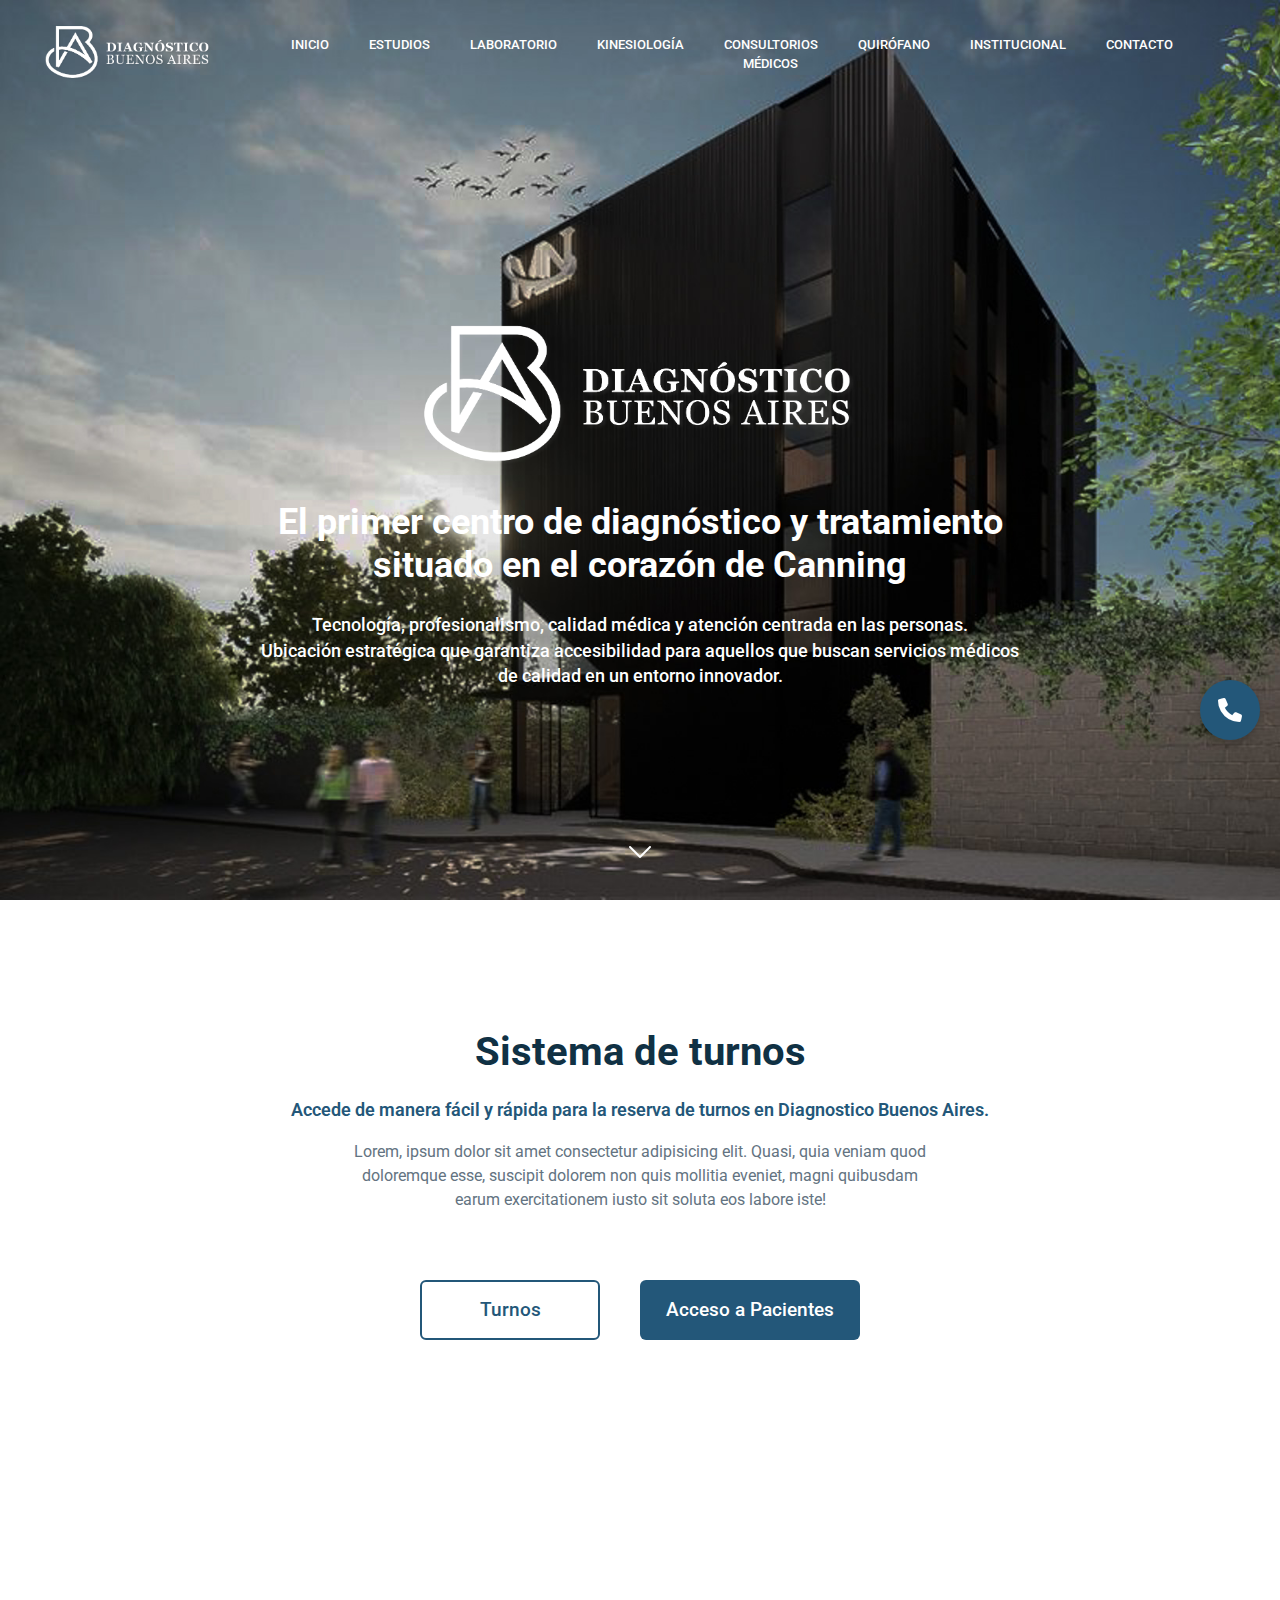
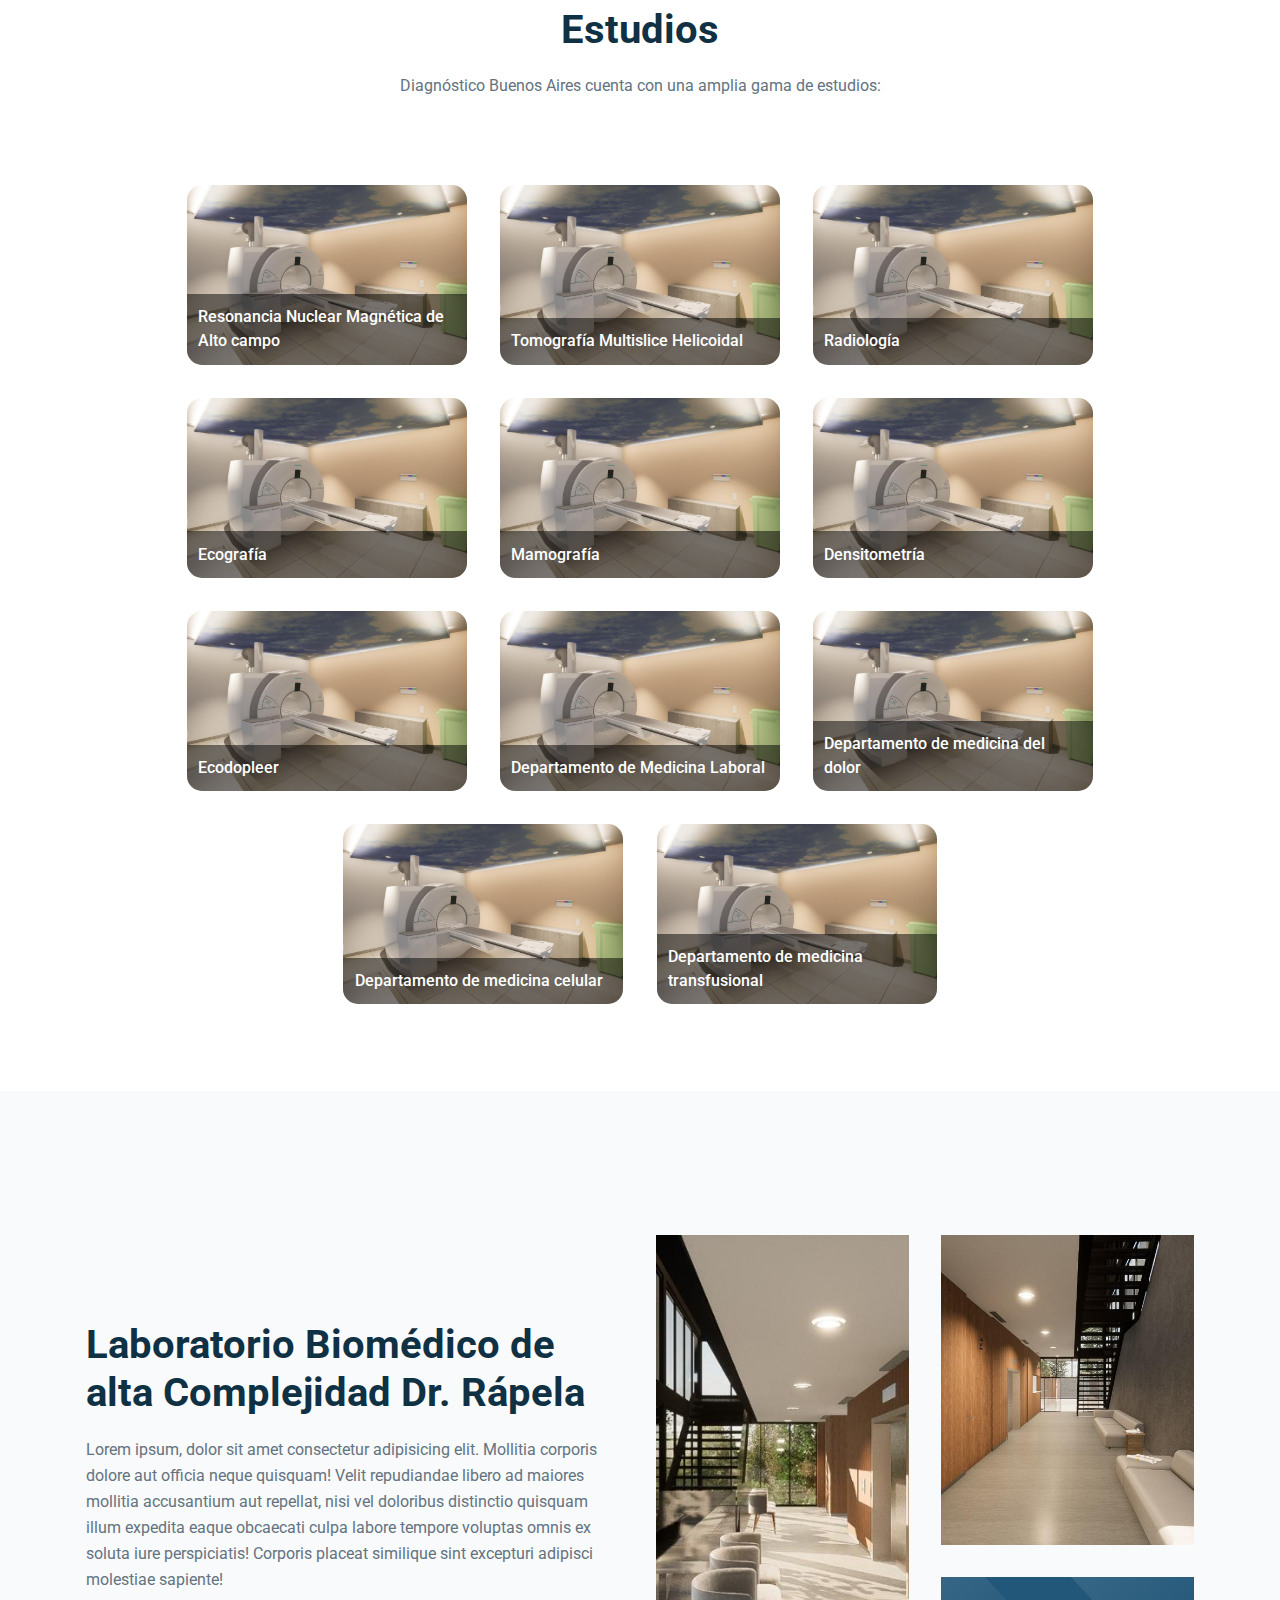
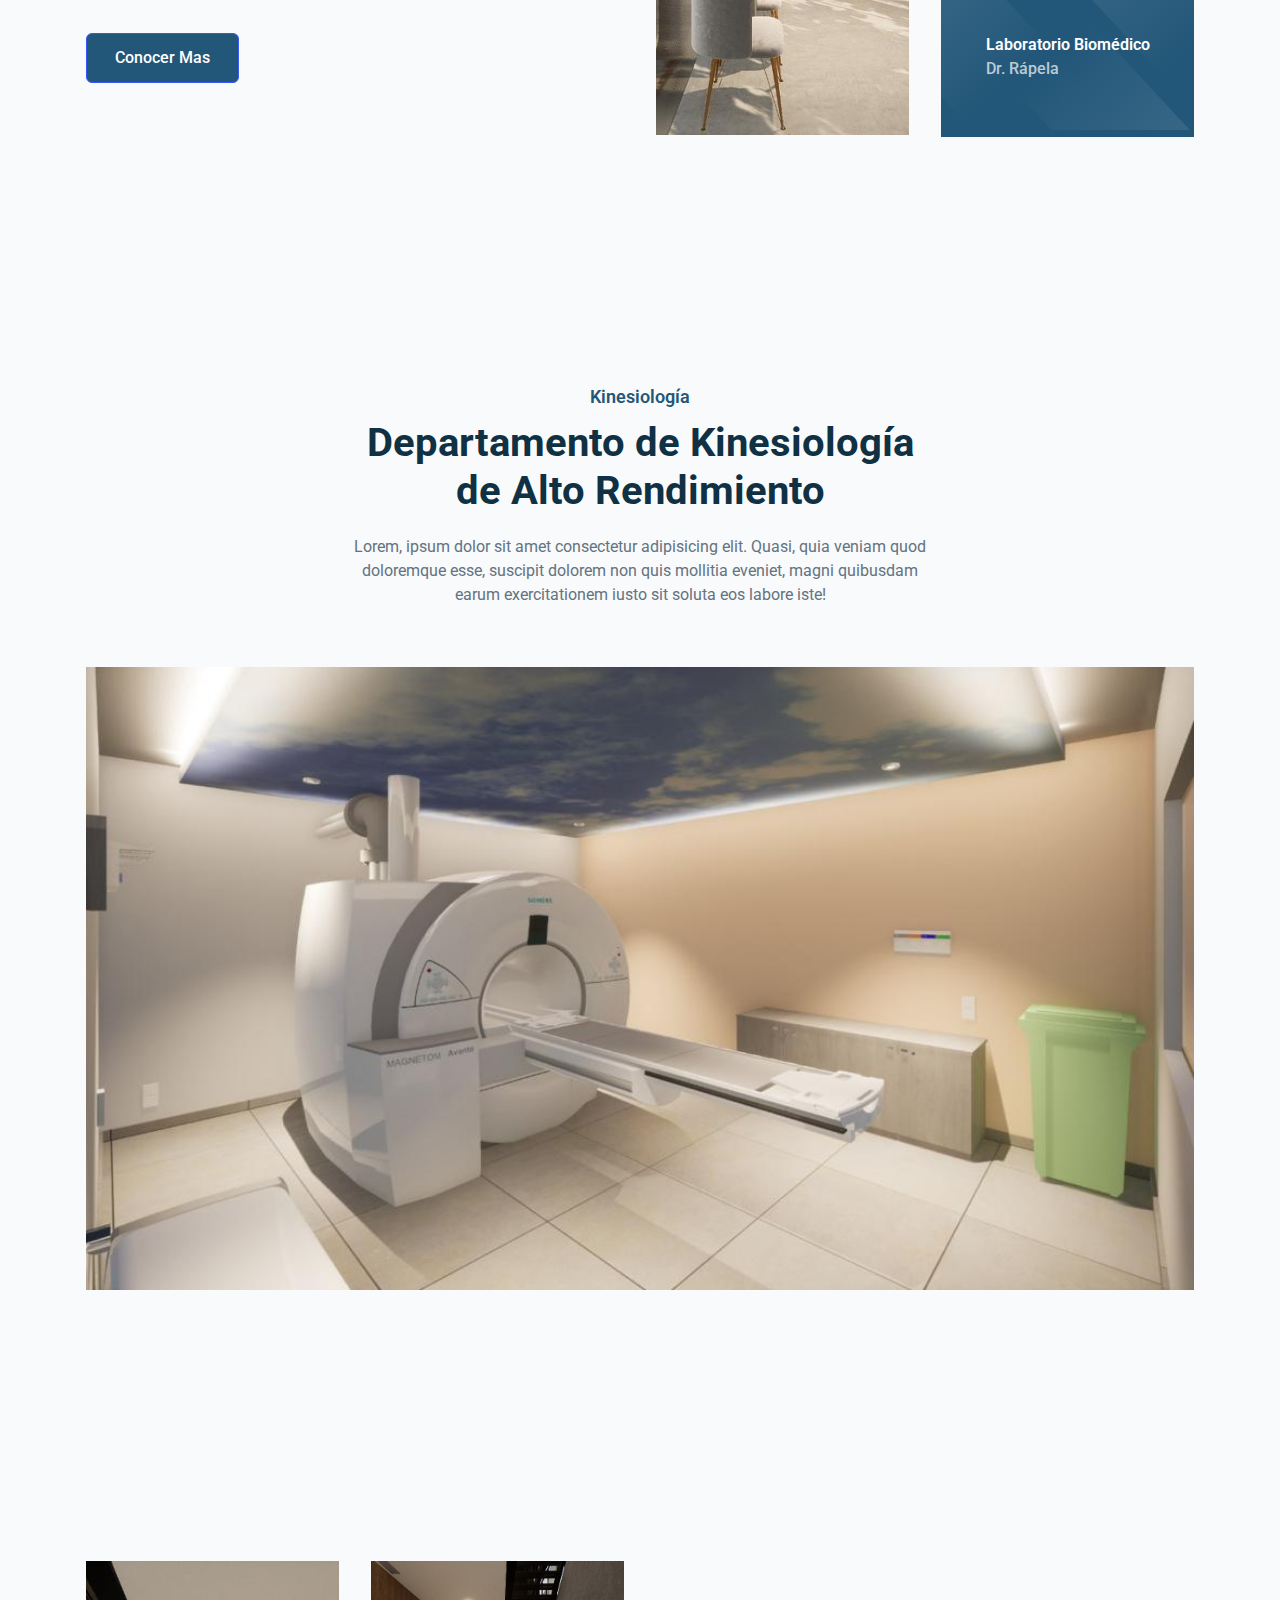
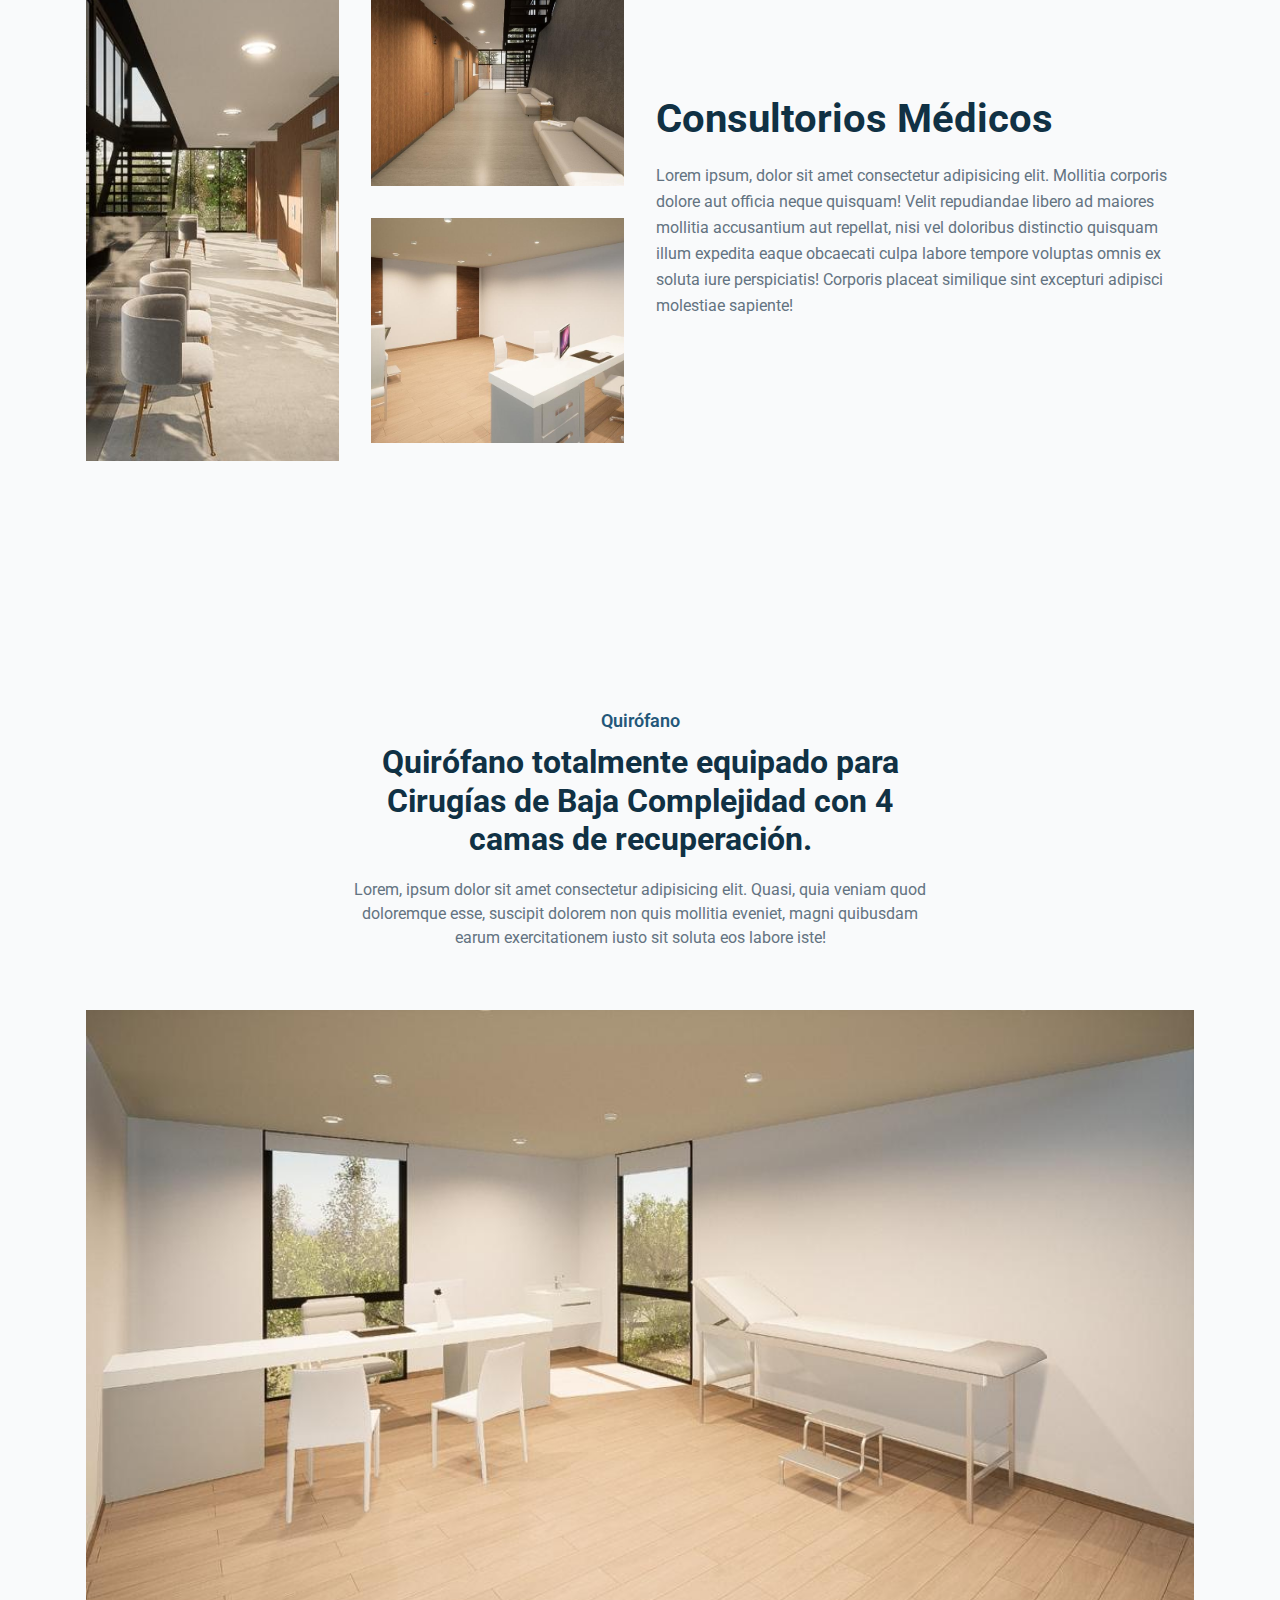
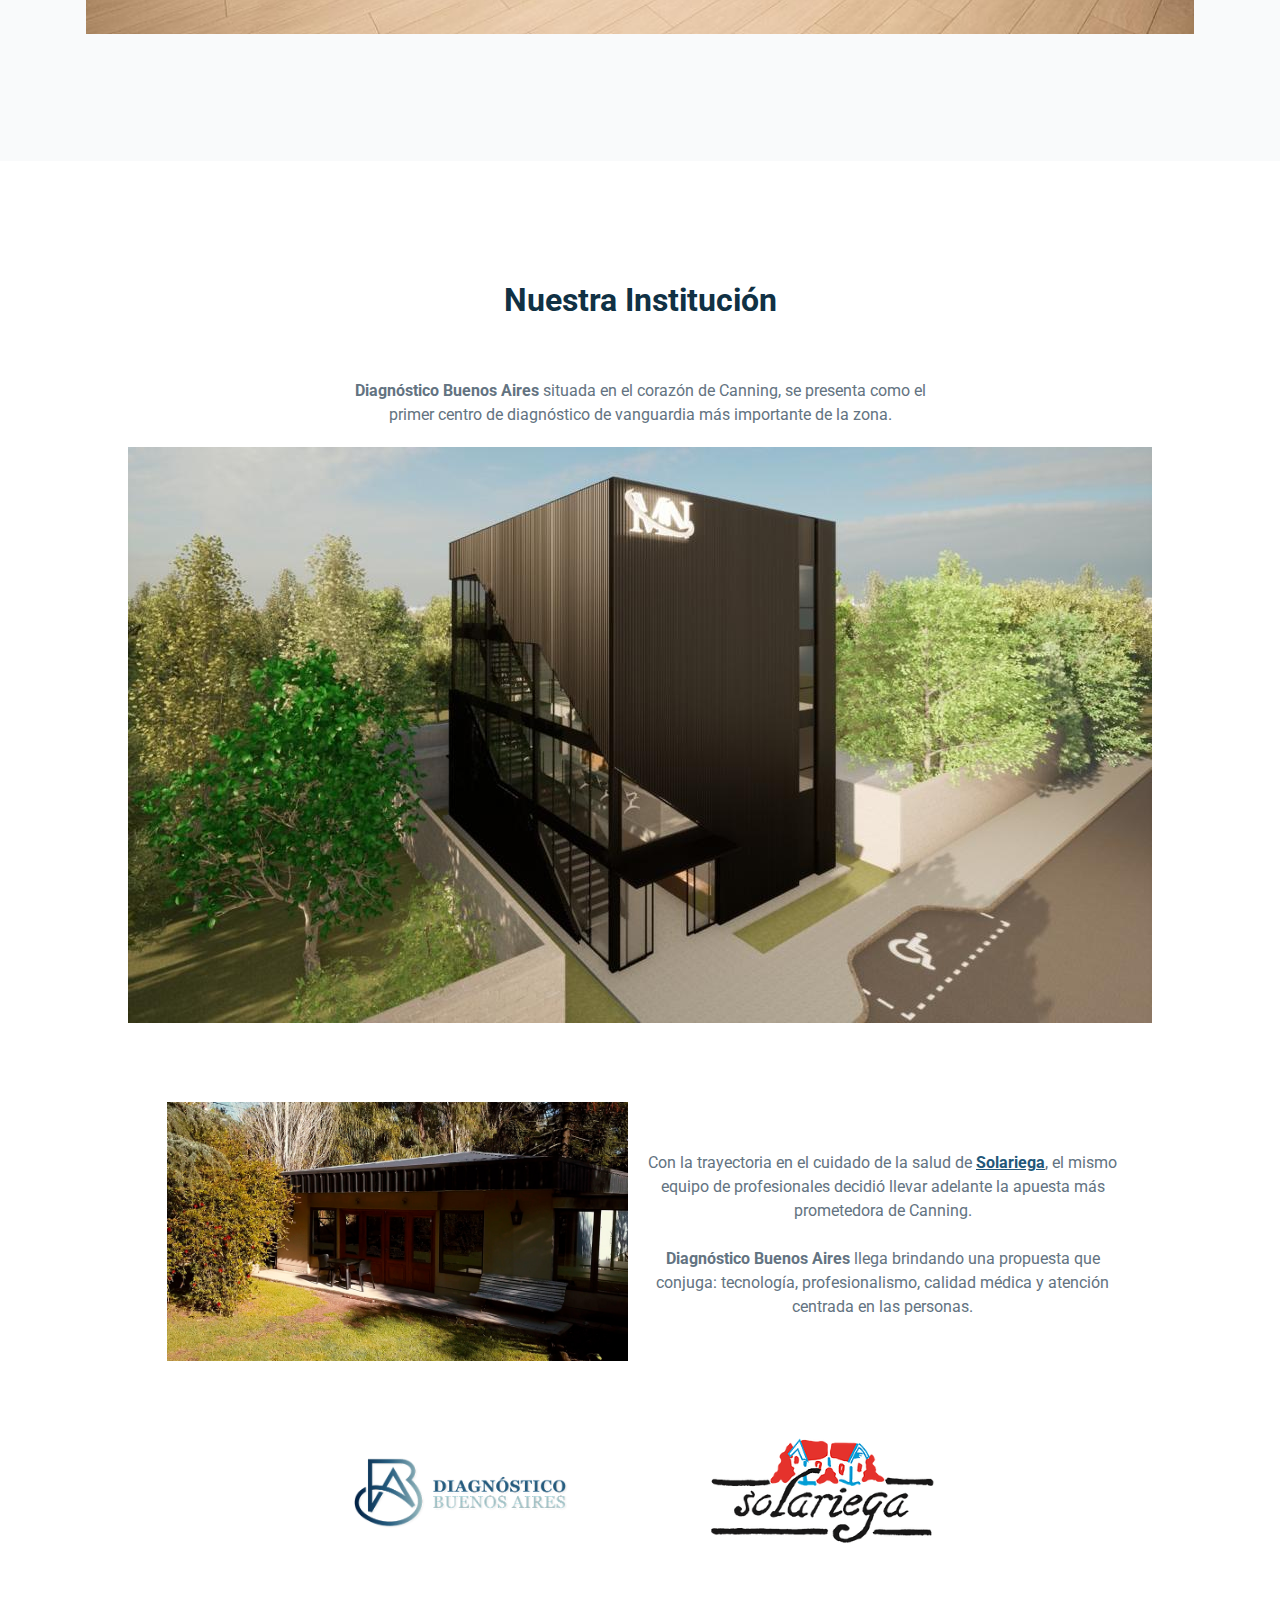
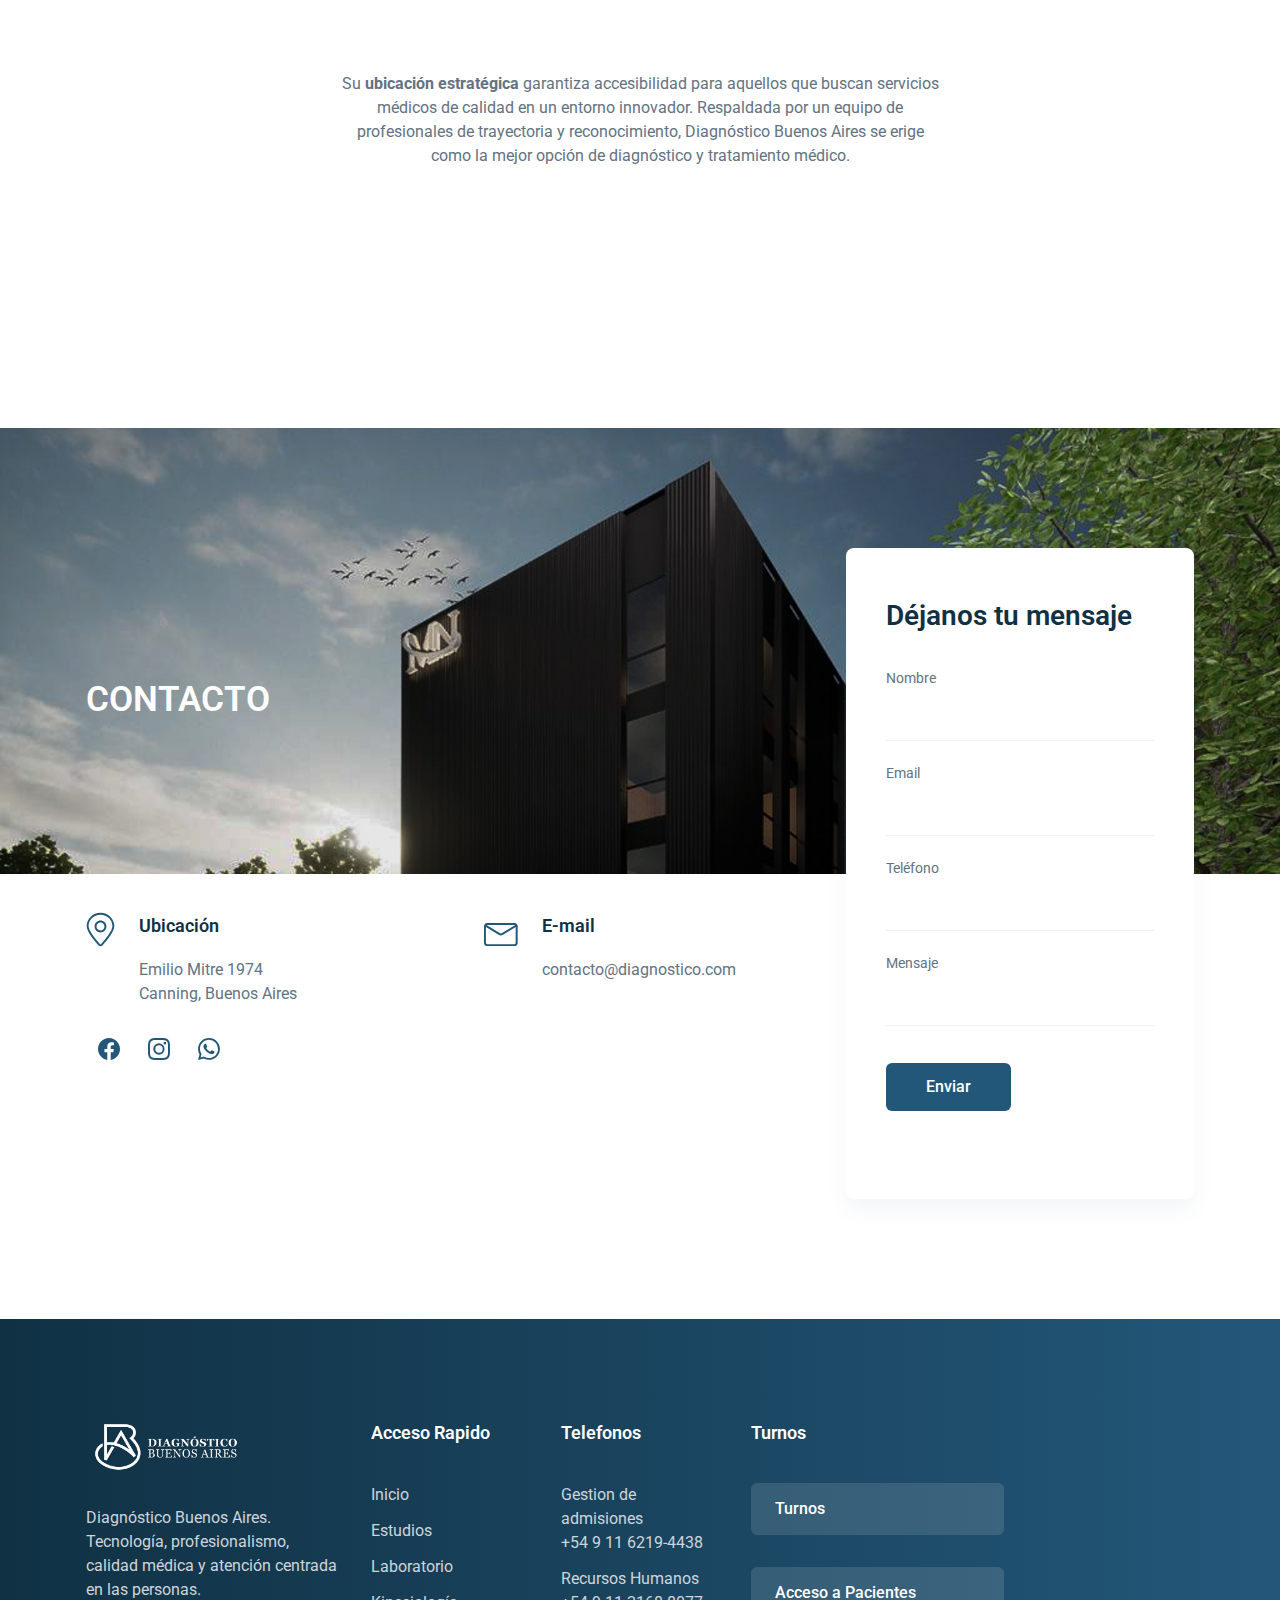
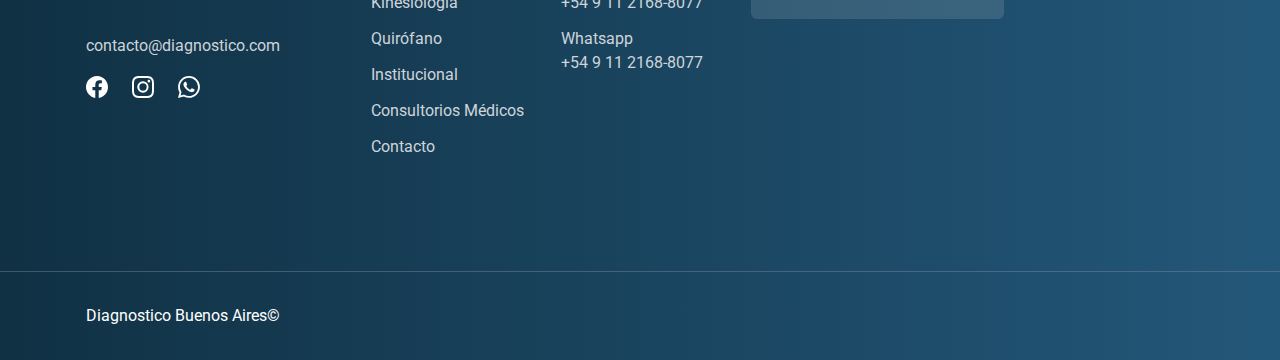
==== commit 62ff1011: "Sistema de turnos section añadida" ====
--- a/index.html
+++ b/index.html
@@ -122,25 +122,11 @@
 
       </div>
 
-      <div class=" flex items-center justify-end pr-16 lg:pr-0">
-
-        <div class="hidden sm:flex items-center">
-          <a href="#" class="loginBtn px-[22px] py-2  font-medium text-white hover:opacity-70">
-            Turnos
-          </a>
-          <a href="#"
-            class="signUpBtn text-center rounded-md bg-white bg-opacity-20 px-6 py-2  font-medium text-white duration-300 ease-in-out hover:bg-opacity-100 hover:text-dark">
-            Acceso a Pacientes
-          </a>
-        </div>
-      </div>
-
+     
     </div>
 
   </div>
   <!-- ====== NavBar END -->
-
-
 
   <!-- ====== Home Section Start -->
   <div id="home" class="relative overflow-hidden bg-primary pt-[120px] md:pt-[130px] lg:pt-[160px]">
@@ -177,12 +163,45 @@
       </div>
     </div>
 
-    <a href="#estudios">
+    <a href="#turnos">
       <div id="scroll-down"> <img src="assets/images/icons/down-arrow.png"> </div>
     </a>
 
   </div>
   <!-- ====== Home Section End -->
+
+ <!-- ====== Turnos  Section Start -->
+
+ <section id="turnos" class="pb-8 pt-20 dark:bg-dark lg:pb-[70px] lg:pt-[120px] w-full text-center" >
+
+  <h2 class="py-2 mb-3 text-3xl font-bold text-dark dark:text-white sm:text-4xl md:text-[40px] md:leading-[1.2]">
+    Sistema de turnos </h2>
+
+  <span class="block mb-4 text-lg font-semibold text-primary">
+    Accede de manera fácil y rápida para la reserva de turnos en Diagnostico Buenos Aires.
+  </span>
+
+</h2>
+<p class="text-base text-body-color dark:text-dark-6 max-w-[600px] mx-auto">
+  Lorem, ipsum dolor sit amet consectetur adipisicing elit. Quasi, quia veniam quod doloremque esse,
+  suscipit dolorem non quis mollitia eveniet, magni quibusdam earum exercitationem iusto sit soluta eos
+  labore iste!
+</p>
+
+ 
+
+<div class="flex sm:flex-col-reverse items-center justify-center py-14 max-w-[600px] mx-auto gap-4">
+  <a href="#" class="loginBtn rounded-md font-medium transition duration-300 ease-in-out">
+    Turnos
+  </a>
+  <a href="#" class="signUpBtn rounded-md font-medium transition duration-300 ease-in-out">
+    Acceso a Pacientes
+  </a>
+</div>
+
+</section>
+ <!-- ====== Turnos  Section END -->
+
 
   <!-- ====== Estudios Section Start -->
 
@@ -199,37 +218,37 @@
             </p>
           </div>
           <div class="estudiosContainer">
-            <div class="estudio" data-title="Resonancia Nuclear Magnética de Alto campo" data-info="Información adicional sobre Resonancia Nuclear Magnética de Alto campo." style="background-image: url('assets/images/estudios/estudios1.jpeg');">
+            <div id="nuclear" class="estudio" data-title="Resonancia Nuclear Magnética de Alto campo" data-info="Información adicional sobre Resonancia Nuclear Magnética de Alto campo." style="background-image: url('assets/images/estudios/estudios1.jpeg');">
               <h4>Resonancia Nuclear Magnética de Alto campo</h4>
             </div>
-            <div class="estudio" data-title="Tomografía Multislice Helicoidal" data-info="Información adicional sobre Tomografía Multislice Helicoidal." style="background-image: url('assets/images/estudios/estudios1.jpeg');">
+            <div id="tomo" class="estudio" data-title="Tomografía Multislice Helicoidal" data-info="Información adicional sobre Tomografía Multislice Helicoidal." style="background-image: url('assets/images/estudios/estudios1.jpeg');">
               <h4>Tomografía Multislice Helicoidal</h4>
             </div>
-            <div class="estudio" data-title="Radiología" data-info="Información adicional sobre Radiología." style="background-image: url('assets/images/estudios/estudios1.jpeg');">
+            <div id="radio" class="estudio" data-title="Radiología" data-info="Información adicional sobre Radiología." style="background-image: url('assets/images/estudios/estudios1.jpeg');">
               <h4>Radiología</h4>
             </div>
-            <div class="estudio" data-title="Ecografía" data-info="Información adicional sobre Ecografía." style="background-image: url('assets/images/estudios/estudios1.jpeg');">
+            <div id="ecograf" class="estudio" data-title="Ecografía" data-info="Información adicional sobre Ecografía." style="background-image: url('assets/images/estudios/estudios1.jpeg');">
               <h4>Ecografía</h4>
             </div>
-            <div class="estudio" data-title="Mamografía" data-info="Información adicional sobre Mamografía." style="background-image: url('assets/images/estudios/estudios1.jpeg');">
+            <div id="mamo" class="estudio" data-title="Mamografía" data-info="Información adicional sobre Mamografía." style="background-image: url('assets/images/estudios/estudios1.jpeg');">
               <h4>Mamografía</h4>
             </div>
-            <div class="estudio" data-title="Densitometría" data-info="Información adicional sobre Densitometría." style="background-image: url('assets/images/estudios/estudios1.jpeg');">
+            <div  id="densi" class="estudio" data-title="Densitometría" data-info="Información adicional sobre Densitometría." style="background-image: url('assets/images/estudios/estudios1.jpeg');">
               <h4>Densitometría</h4>
             </div>
-            <div class="estudio" data-title="Ecodopleer" data-info="Información adicional sobre Ecodopleer." style="background-image: url('assets/images/estudios/estudios1.jpeg');">
+            <div  id="ecodop" class="estudio" data-title="Ecodopleer" data-info="Información adicional sobre Ecodopleer." style="background-image: url('assets/images/estudios/estudios1.jpeg');">
               <h4>Ecodopleer</h4>
             </div>
-            <div class="estudio" data-title="Departamento de Medicina Laboral" data-info="Información adicional sobre Departamento de Medicina Laboral." style="background-image: url('assets/images/estudios/estudios1.jpeg');">
+            <div id="medlab" class="estudio" data-title="Departamento de Medicina Laboral" data-info="Información adicional sobre Departamento de Medicina Laboral." style="background-image: url('assets/images/estudios/estudios1.jpeg');">
               <h4>Departamento de Medicina Laboral</h4>
             </div>
-            <div class="estudio" data-title="Departamento de medicina del dolor" data-info="Información adicional sobre Departamento de medicina del dolor." style="background-image: url('assets/images/estudios/estudios1.jpeg');">
+            <div id="meddol" class="estudio" data-title="Departamento de medicina del dolor" data-info="Información adicional sobre Departamento de medicina del dolor." style="background-image: url('assets/images/estudios/estudios1.jpeg');">
               <h4>Departamento de medicina del dolor</h4>
             </div>
-            <div class="estudio" data-title="Departamento de medicina celular" data-info="Información adicional sobre Departamento de medicina celular." style="background-image: url('assets/images/estudios/estudios1.jpeg');">
+            <div id="medcel" class="estudio" data-title="Departamento de medicina celular" data-info="Información adicional sobre Departamento de medicina celular." style="background-image: url('assets/images/estudios/estudios1.jpeg');">
               <h4>Departamento de medicina celular</h4>
             </div>
-            <div class="estudio" data-title="Departamento de medicina transfusional" data-info="Información adicional sobre Departamento de medicina transfusional." style="background-image: url('assets/images/estudios/estudios1.jpeg');">
+            <div id="medtrans" class="estudio" data-title="Departamento de medicina transfusional" data-info="Información adicional sobre Departamento de medicina transfusional." style="background-image: url('assets/images/estudios/estudios1.jpeg');">
               <h4>Departamento de medicina transfusional</h4>
             </div>
           </div>
@@ -395,8 +414,8 @@
   <section id="consultorio" class="bg-gray-1 pb-8 pt-20 dark:bg-dark-2  lg:pb-[70px] lg:pt-[120px]">
     <br>
     <div class="container">
-      <div class="wow fadeInUp" data-wow-delay=".2s">
-        <div class="-mx-4 flex flex-wrap items-center ">
+      <div class="">
+        <div class="-mx-4 flex flex-wrap sm:flex-col-reverse items-center ">
           <div class="w-full px-4 lg:w-1/2">
 
             <div class="-mx-2 flex flex-wrap sm:-mx-4 lg:-mx-2 xl:-mx-4">
@@ -496,12 +515,12 @@
 
       <div class="flex  sm:flex-col-reverse justify-center items-center mx-auto ">   
         
-        <div class="p-3 max-w-[485px]"> <img src="assets/images/feed/institucional.jpeg" alt=""> </div>
+        <div class="p-3 max-w-[485px]"> <img src="assets/images/feed/solariegaBanner.jpg" alt=""> </div>
 
         <div class=" max-w-[485px]">
 
           <p class=" text-base text-body-color dark:text-dark-6 ">
-            Con la trayectoria en el cuidado de la salud de Solariega, el mismo equipo de profesionales decidió llevar adelante la apuesta más prometedora de Canning. <br> <br>
+            Con la trayectoria en el cuidado de la salud de <b style="color: #235779; text-decoration: underline;"><a href="https://www.solariega.com.ar/" target="_blank">Solariega</a></b>, el mismo equipo de profesionales decidió llevar adelante la apuesta más prometedora de Canning. <br> <br>
              <b>Diagnóstico Buenos Aires</b> llega brindando una propuesta que conjuga: tecnología, profesionalismo, calidad médica y atención centrada en las personas. 
            
            </p>
@@ -509,6 +528,11 @@
         
         </div>
     
+      </div>
+
+      <div class="flex items-center justify-between py-14 max-w-[600px] mx-auto" >
+   <div class="w-60">  <img src="assets/images/logo/logo_dba.png" alt=""> </div>  
+   <div class="w-60">  <a href="https://www.solariega.com.ar/" target="_blank">  <img class="w-60" src="assets/images/logo/solariegaLogo.png" alt=""> </a> </div>  
       </div>
 
 <p class="mx-auto text-base text-body-color dark:text-dark-6 mb-[60px] mt-[60px] max-w-[600px]">
@@ -612,7 +636,7 @@
                   </svg>
                 </a>
 
-                <a href="#" class="px-3 text-gray" target="_blank">
+                <a href="https://wa.me/5491121688077?text=Hola%20Diagnóstico%20Buenos%20Aires,%20tengo%20una%20consulta." target="_blank" class="px-3 text-gray" >
                   <svg xmlns="http://www.w3.org/2000/svg" width="22" height="22" fill="currentColor"
                     class="bi bi-whatsapp fill-current-contact" viewBox="0 0 16 16">
                     <path
@@ -695,7 +719,7 @@
               <img src="assets/images/logo/logo_dba_blanco.png" alt="logo" class="max-w-full" />
             </a>
             <p class="mb-8 max-w-[270px] text-base text-gray-7">
-              Diagnóstico Buenos Aires conjuga: tecnología, profesionalismo, calidad médica y atención centrada en las
+              Diagnóstico Buenos Aires. <br> Tecnología, profesionalismo, calidad médica y atención centrada en las
               personas.
             </p>
             <p class="mb-[18px] text-base text-gray-7 ">
@@ -721,7 +745,7 @@
                 </svg>
               </a>
 
-              <a href="#" class="px-3 text-gray" target="_blank">
+              <a href="https://wa.me/5491121688077?text=Hola%20Diagnóstico%20Buenos%20Aires,%20tengo%20una%20consulta." target="_blank" class="px-3 text-gray" target="_blank">
                 <svg xmlns="http://www.w3.org/2000/svg" width="22" height="22" fill="currentColor"
                   class="bi bi-whatsapp fill-white" viewBox="0 0 16 16">
                   <path
@@ -786,19 +810,20 @@
             <h4 class="mb-9 text-lg font-semibold text-white">Telefonos</h4>
             <ul>
               <li class="mb-3 inline-block text-base text-gray-7 ">
-                <a href="tel:+5491162194438">Gestion de admisiones<br>+54 9 11 6219-4438</a>
+                <a href="https://wa.me/5491162194438?text=Hola%20gestion%20de%20admisiones,%20tengo%20una%20consulta." target="_blank">Gestion de admisiones<br>+54 9 11 6219-4438</a>
               </li>
 
               <li class="mb-3 inline-block text-base text-gray-7 ">
-                <a href="tel:+5491121688077">Recursos Humanos<br>+54 9 11 2168-8077</a>
+                <a href="https://wa.me/5491121688077?text=Hola%20Recursos%20Humanos,%20tengo%20una%20consulta." target="_blank">Recursos Humanos<br>+54 9 11 2168-8077</a>
               </li>
               <li class="mb-3 inline-block text-base text-gray-7 ">
-                <a href="tel:+5491121688077">Whatsapp<br>+54 9 11 2168-8077</a>
+                <a href="https://wa.me/5491121688077?text=Hola%20Diagnóstico%20Buenos%20Aires,%20tengo%20una%20consulta." target="_blank">Whatsapp<br>+54 9 11 2168-8077</a>
               </li>
             </ul>
           </div>
         </div>
-
+  
+      
 
 
         <div class="w-full px-4 md:w-2/3 lg:w-6/12 xl:w-3/12">
@@ -849,8 +874,8 @@
 
   <div class="phone-button-container">
     <div class="phone-numbers">
-      <a href="tel:+5491162194438">Gestion de admisiones<br>+54 9 11 6219-4438</a>
-      <a href="tel:+5491121688077">Recursos Humanos<br>+54 9 11 2168-8077</a>
+      <a href="https://wa.me/5491162194438?text=Hola%20gestion%20de%20admisiones,%20tengo%20una%20consulta." target="_blank">Gestion de admisiones<br>+54 9 11 6219-4438</a>
+      <a href="https://wa.me/5491121688077?text=Hola%20Recursos%20Humanos,%20tengo%20una%20consulta." target="_blank">Recursos Humanos<br>+54 9 11 2168-8077</a>
     </div>
     <div class="phone-button">
       <i class="fa fa-phone"></i>
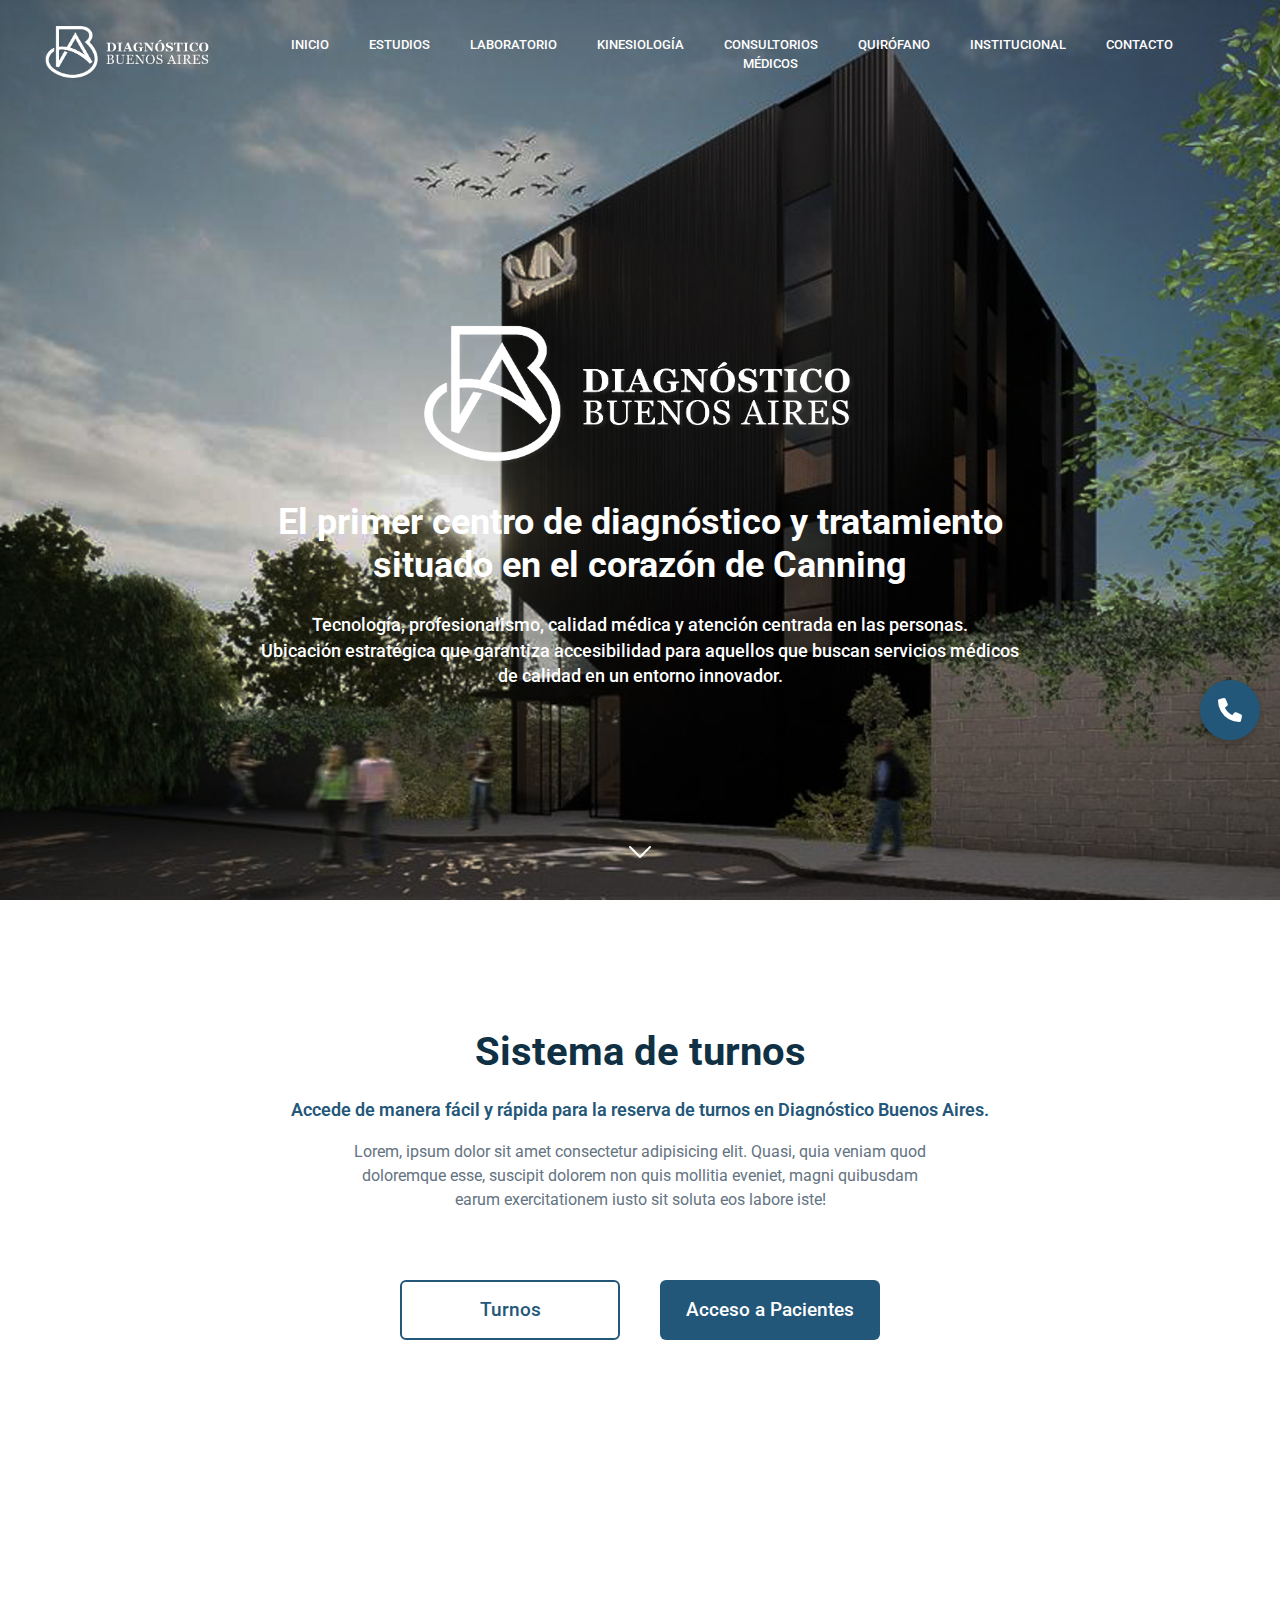
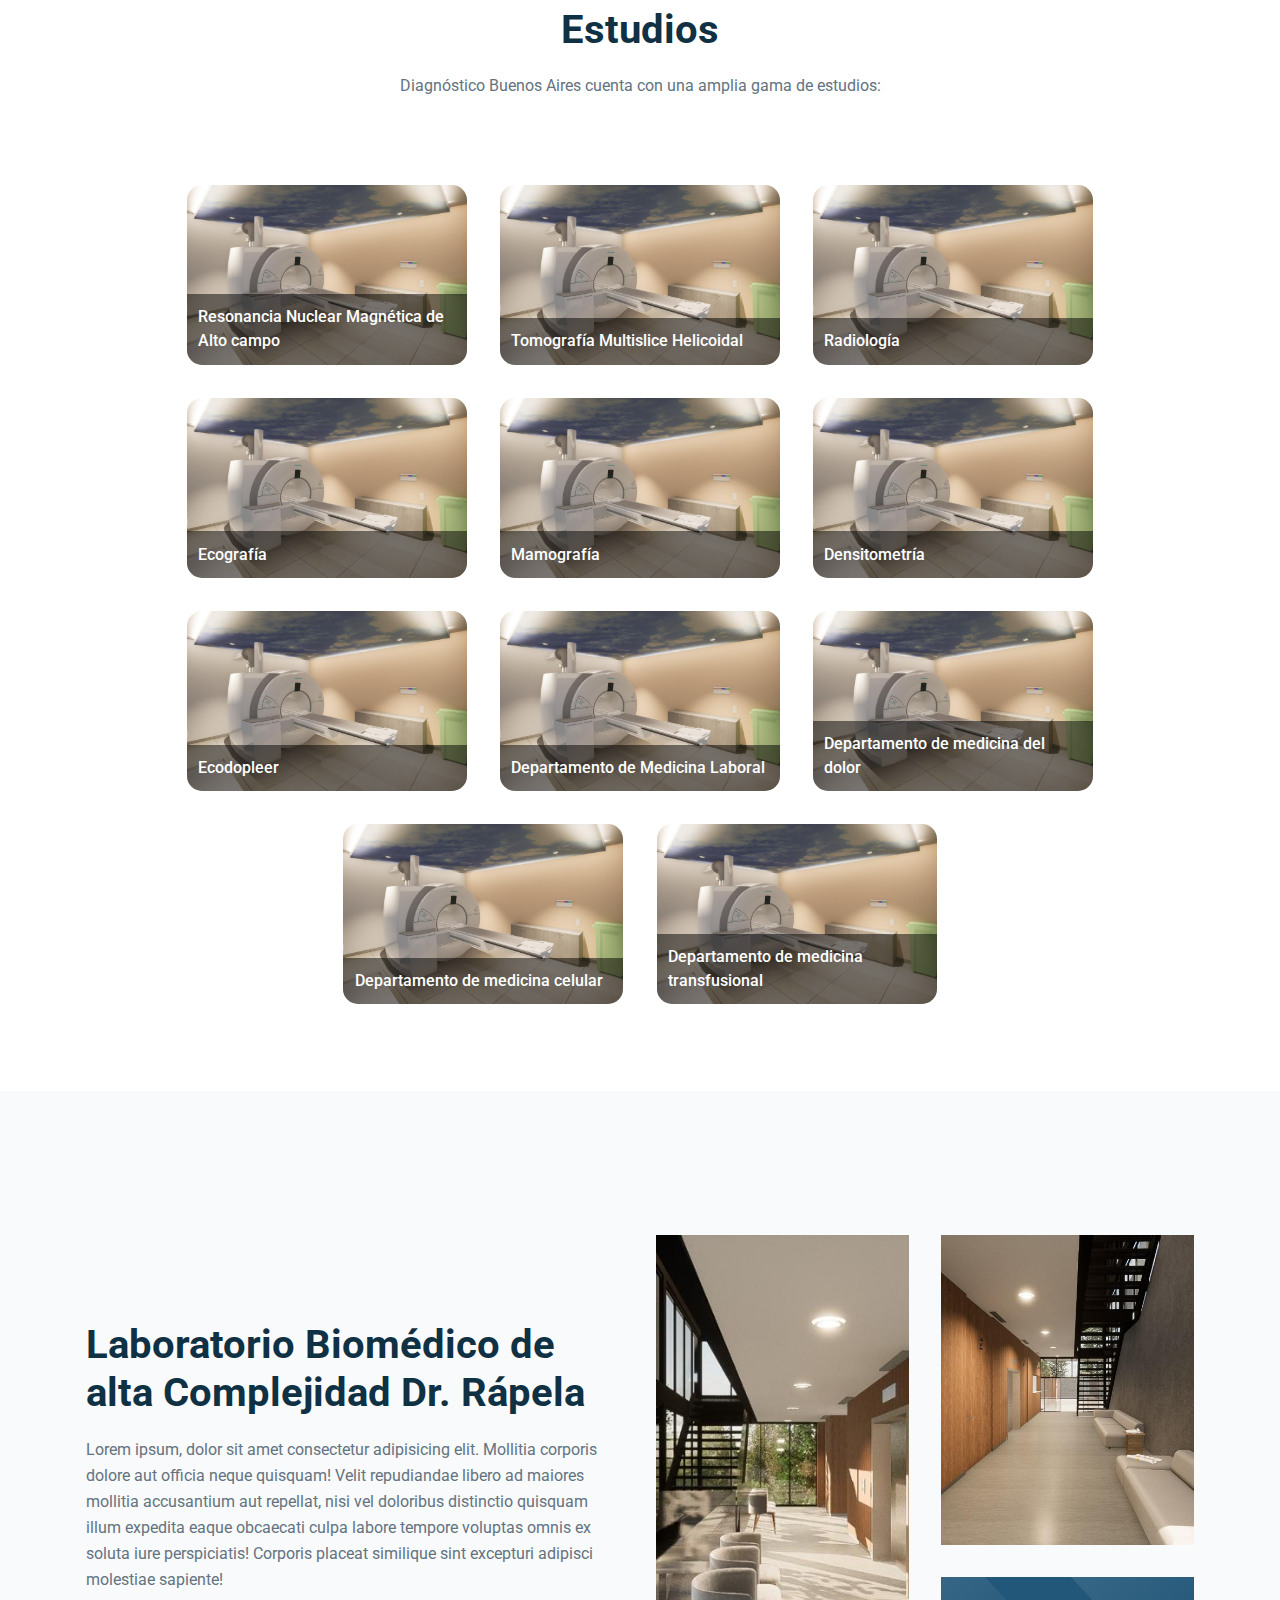
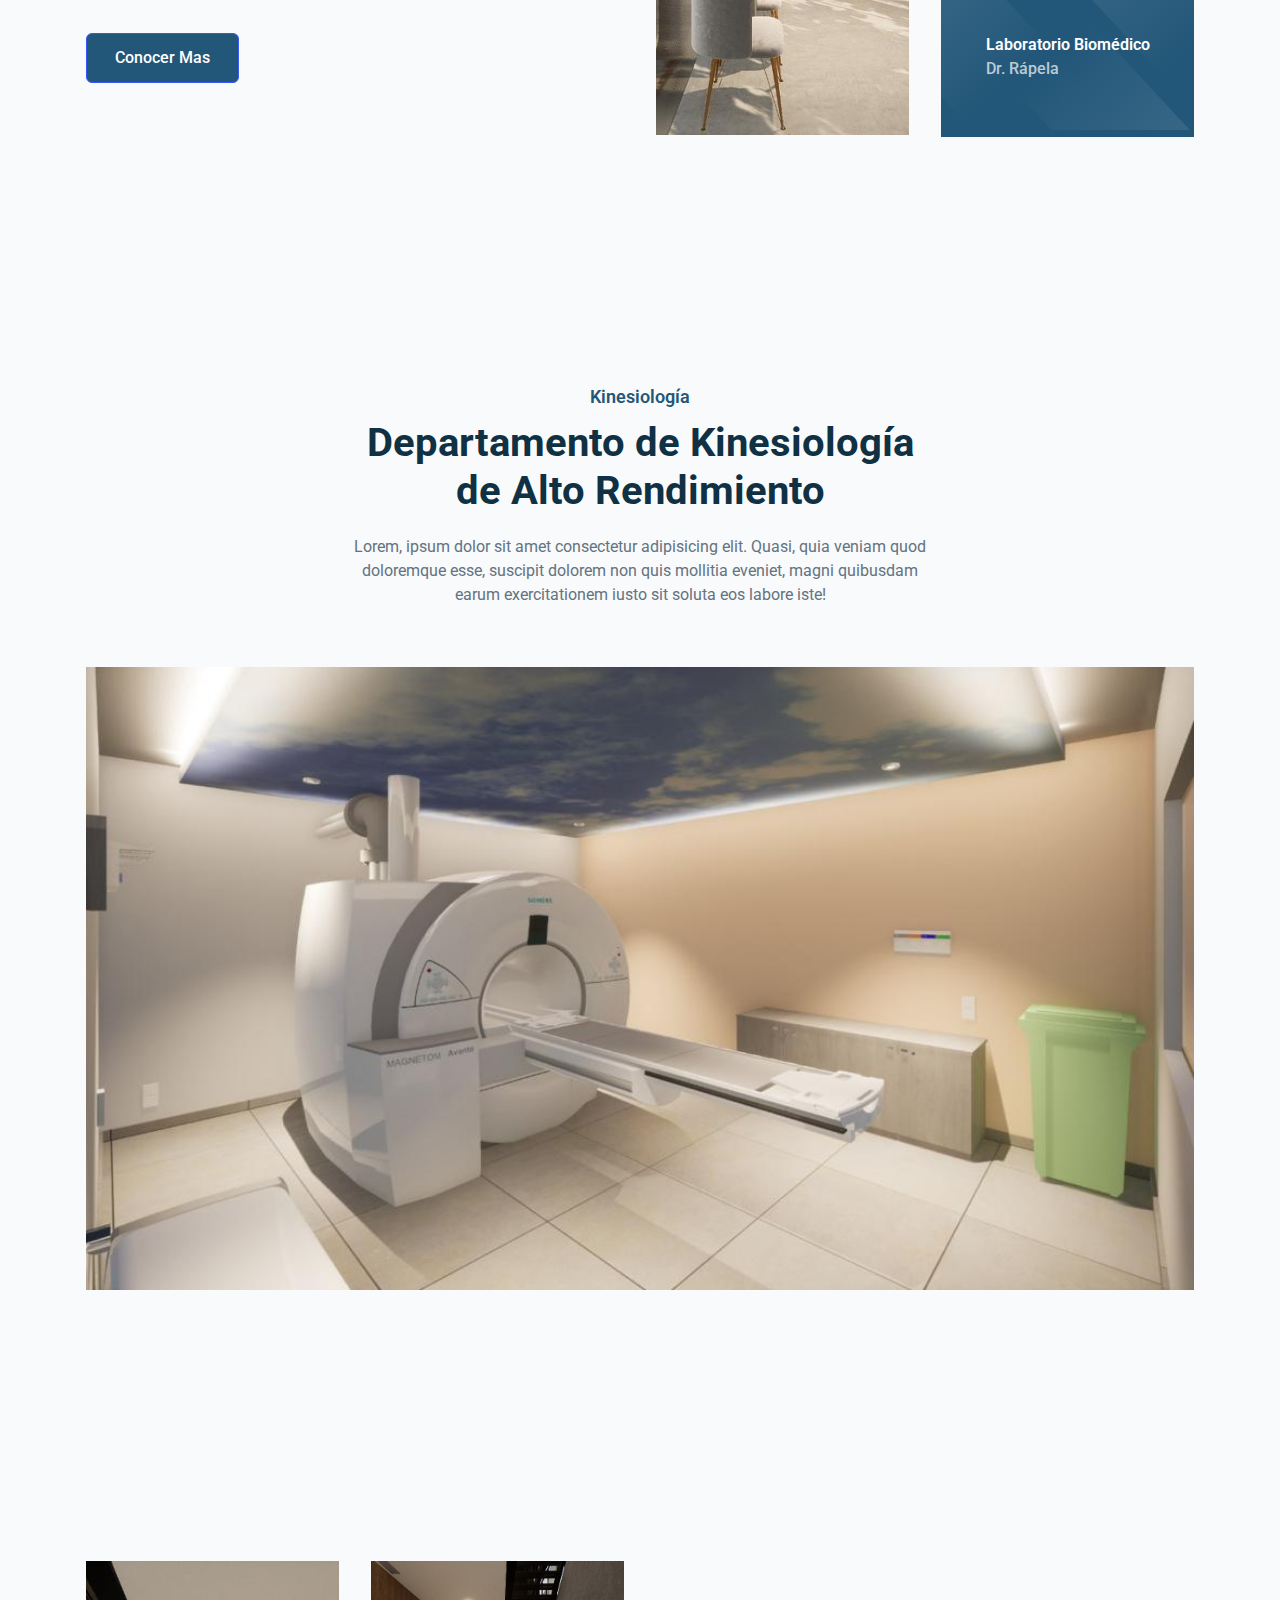
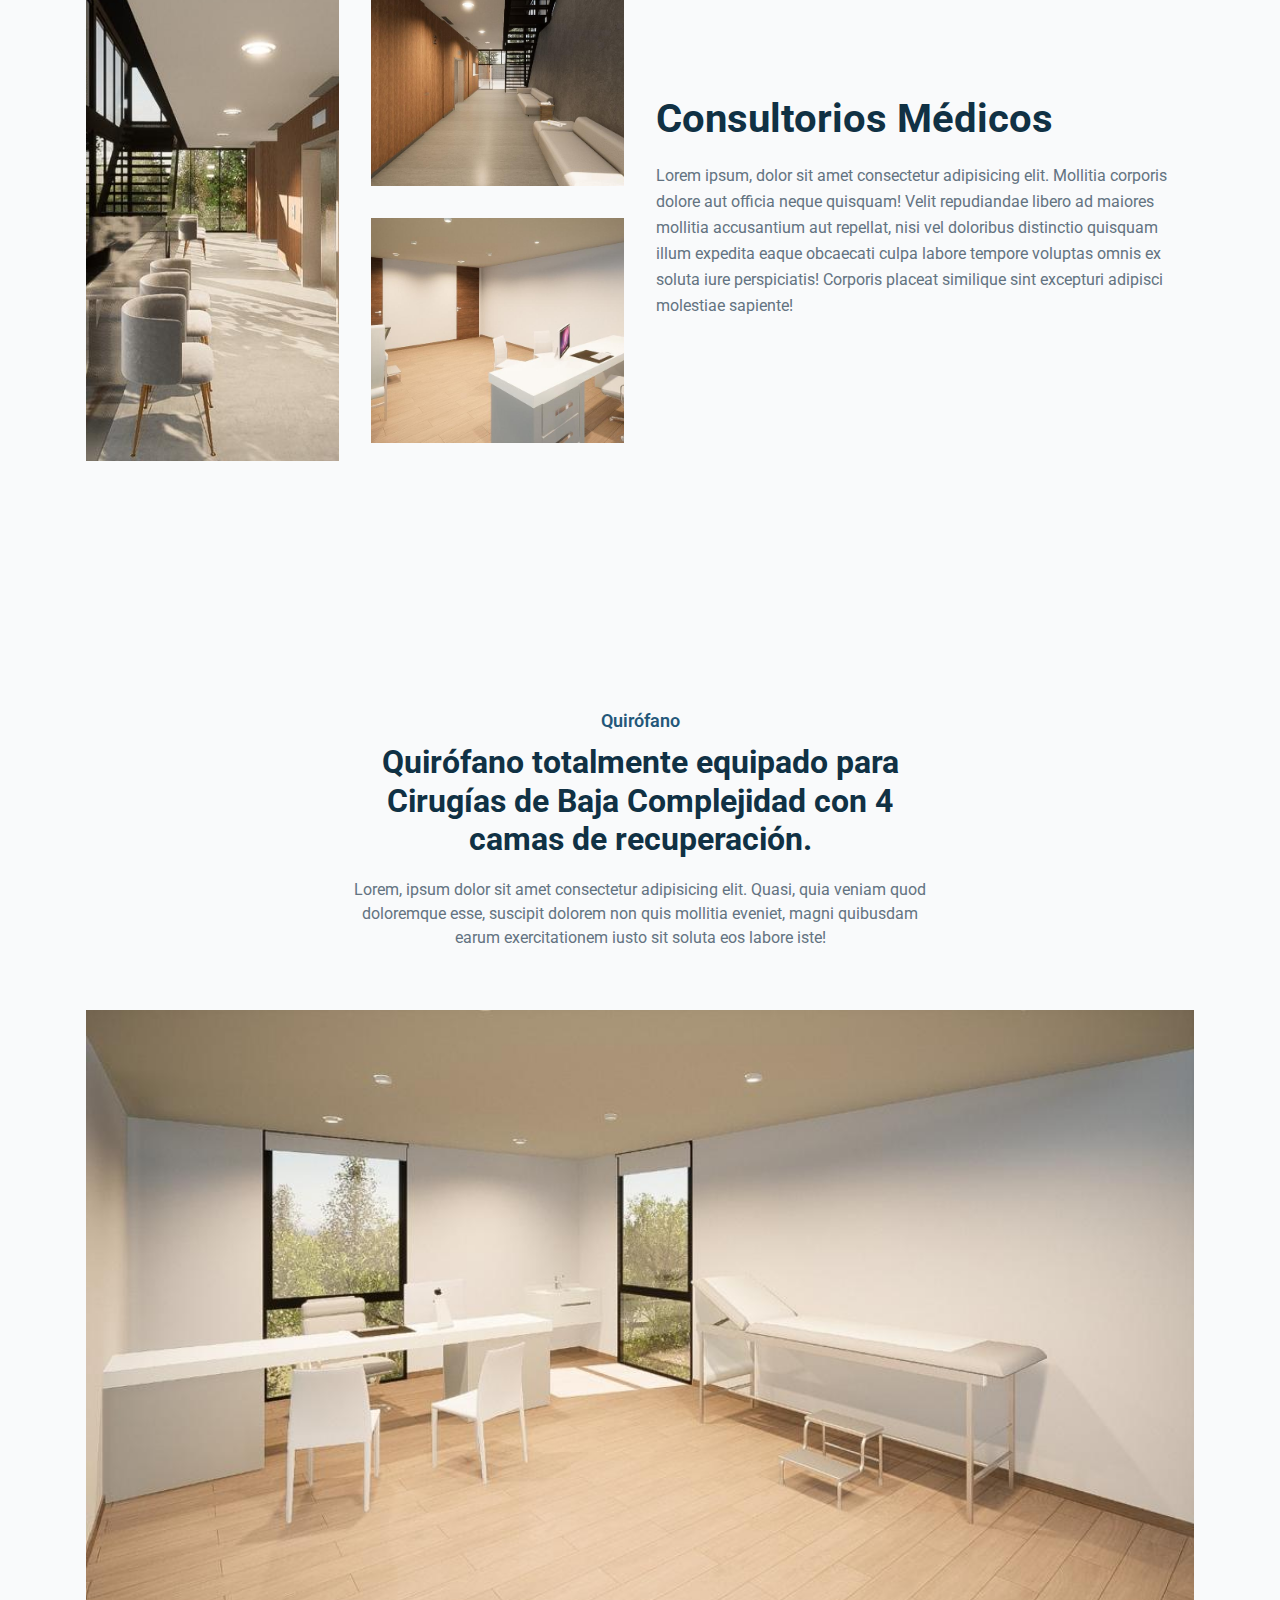
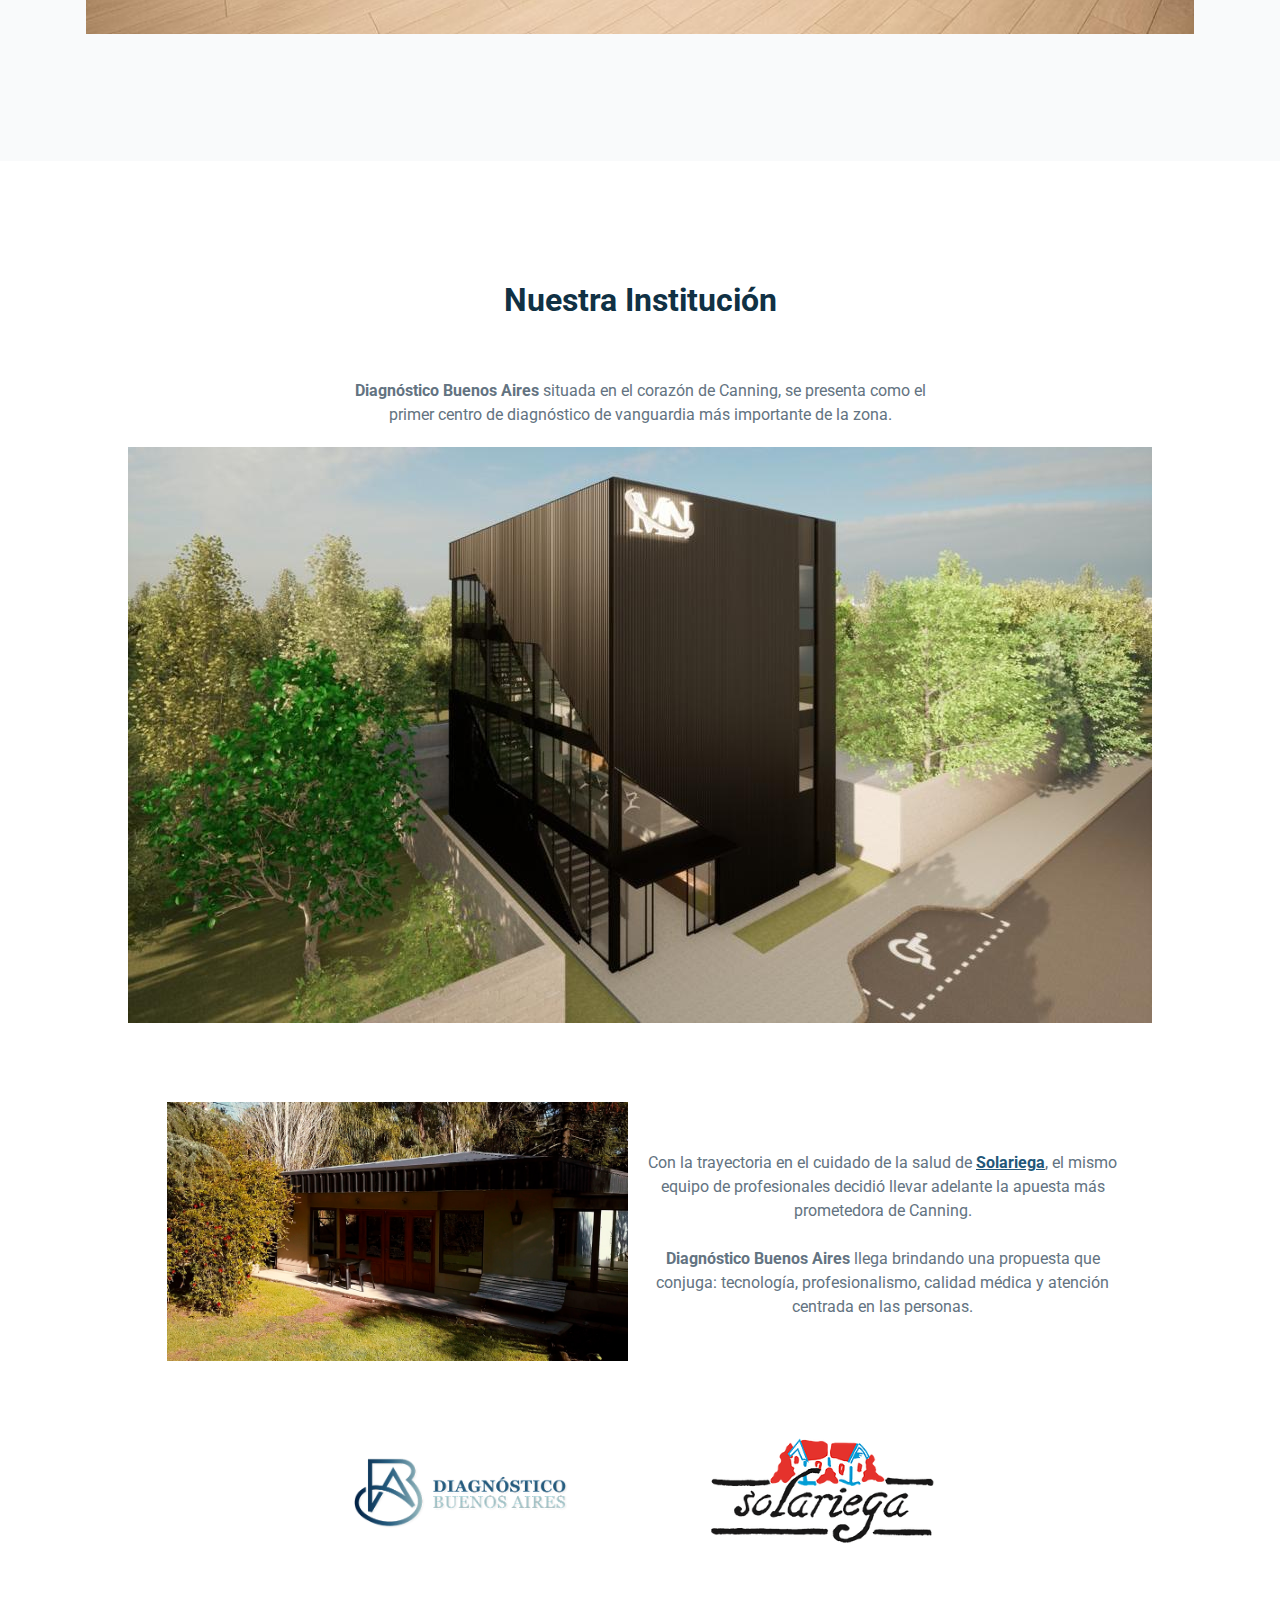
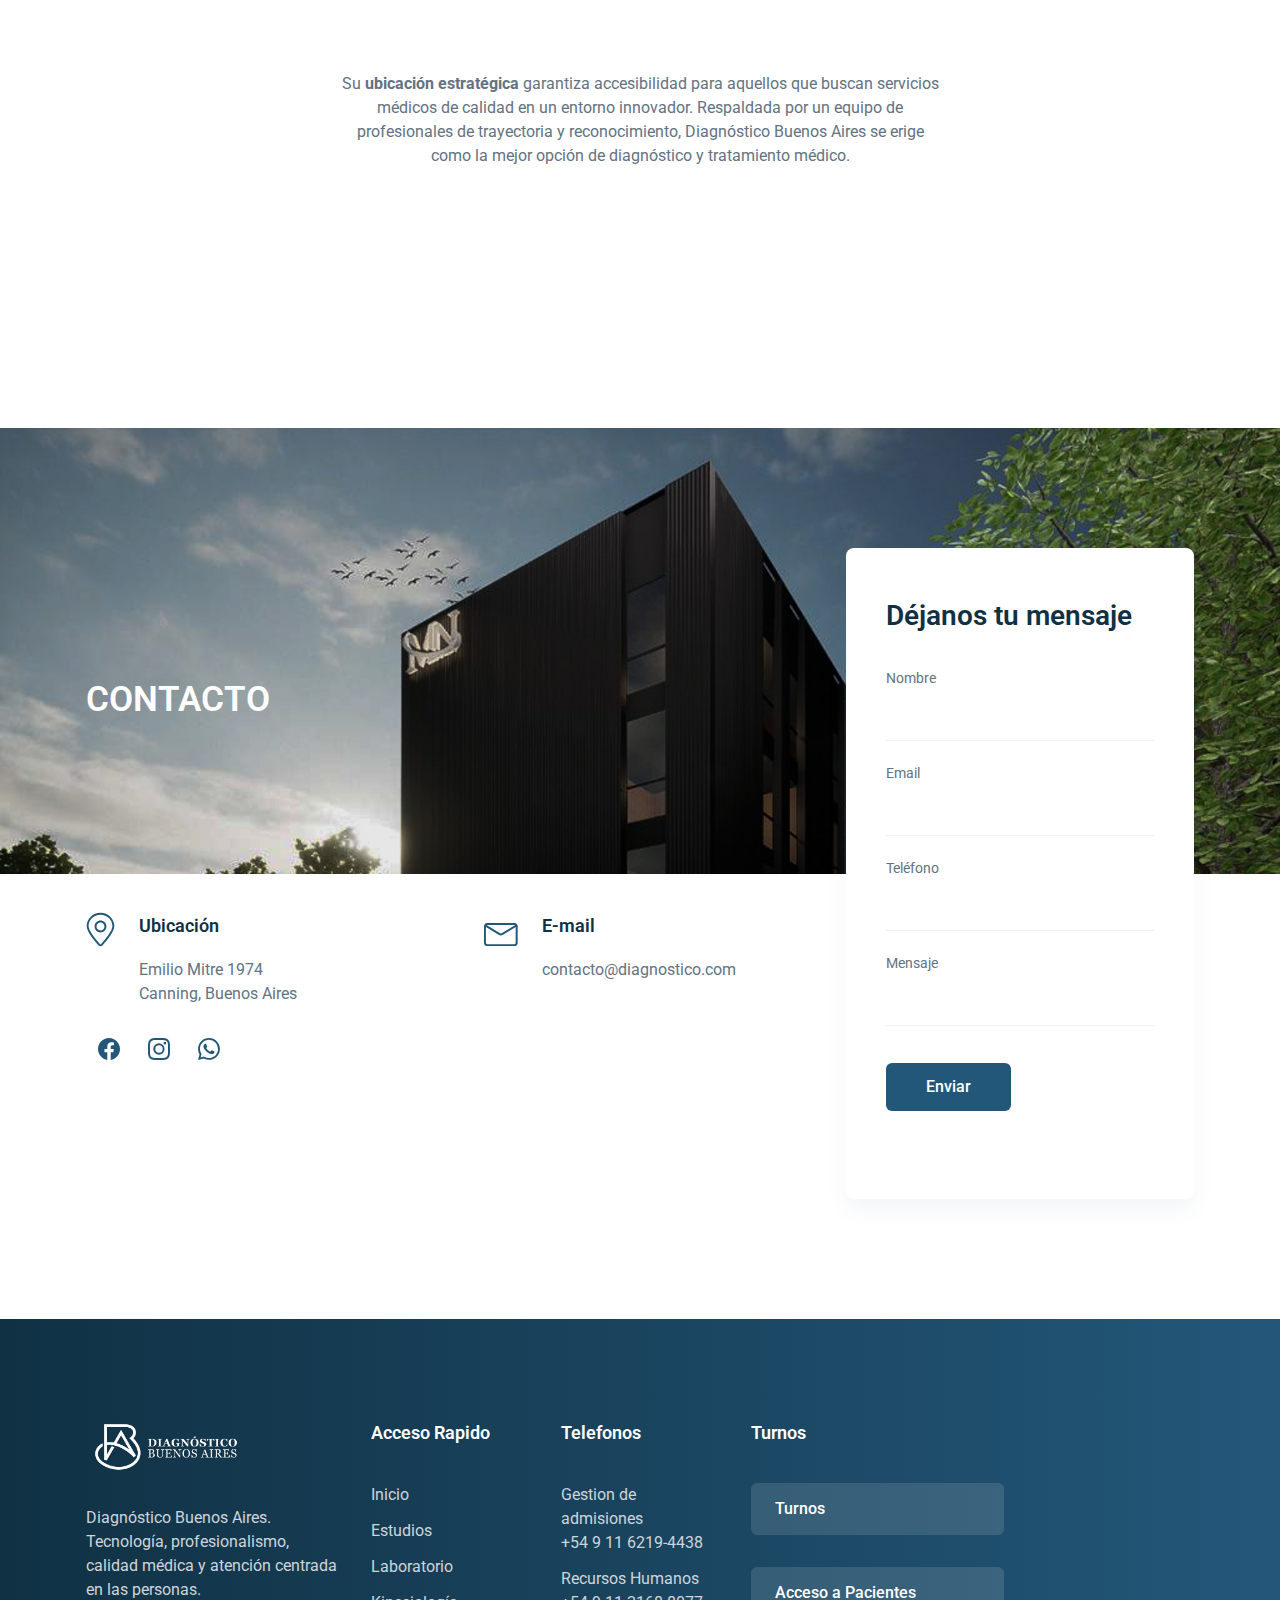
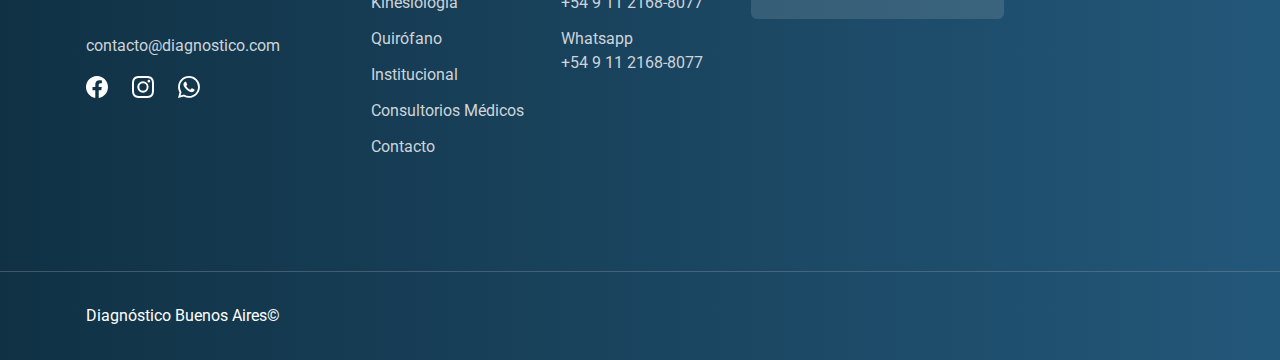
==== commit 034f180c: "Correcciones generales, acentos y hover opacity" ====
--- a/index.html
+++ b/index.html
@@ -47,7 +47,7 @@
 
     <div class="relative flex items-center justify-between w-full -mx-4">
 
-      <div class="w-60 max-w-full ">
+      <div class=" w-60 max-w-full ">
         <a href="index.html" class="navbar-logo block w-full py-5">
           <img src="assets/images/logo/logo_dba_blanco.png" alt="logo" class="header-logo w-full" />
         </a>
@@ -178,7 +178,7 @@
     Sistema de turnos </h2>
 
   <span class="block mb-4 text-lg font-semibold text-primary">
-    Accede de manera fácil y rápida para la reserva de turnos en Diagnostico Buenos Aires.
+    Accede de manera fácil y rápida para la reserva de turnos en Diagnóstico Buenos Aires.
   </span>
 
 </h2>
@@ -191,10 +191,10 @@
  
 
 <div class="flex sm:flex-col-reverse items-center justify-center py-14 max-w-[600px] mx-auto gap-4">
-  <a href="#" class="loginBtn rounded-md font-medium transition duration-300 ease-in-out">
+  <a href="#" class="loginBtn rounded-md font-medium transition duration-300 ease-in-out hover:opacity-70">
     Turnos
   </a>
-  <a href="#" class="signUpBtn rounded-md font-medium transition duration-300 ease-in-out">
+  <a href="#" class="signUpBtn rounded-md font-medium transition duration-300 ease-in-out hover:opacity-70">
     Acceso a Pacientes
   </a>
 </div>
@@ -295,7 +295,7 @@
 
               <a href="https://www.rapela.com.ar/?gad_source=1&gclid=CjwKCAiAopuvBhBCEiwAm8jaMYv8IXJk6qZDI6HbGT6671WeslVIH8a5TmlhtIpzd6AltSH0Ebo6ehoCV5UQAvD_BwE"
                 target="_blank"
-                class="inline-flex items-center justify-center rounded-md border border-primary bg-primary px-7 py-3 text-center text-base font-medium text-white hover:border-blue-dark hover:bg-blue-dark">
+                class="hover:opacity-70 duration-300 ease-in-out inline-flex items-center justify-center rounded-md border border-primary bg-primary px-7 py-3 text-center text-base font-medium text-white hover:border-blue-dark hover:bg-blue-dark">
                 Conocer Mas
               </a>
             </div>
@@ -520,7 +520,7 @@
         <div class=" max-w-[485px]">
 
           <p class=" text-base text-body-color dark:text-dark-6 ">
-            Con la trayectoria en el cuidado de la salud de <b style="color: #235779; text-decoration: underline;"><a href="https://www.solariega.com.ar/" target="_blank">Solariega</a></b>, el mismo equipo de profesionales decidió llevar adelante la apuesta más prometedora de Canning. <br> <br>
+            Con la trayectoria en el cuidado de la salud de <b style="color: #235779; text-decoration: underline;"><a href="https://www.solariega.com.ar/" class="hover:opacity-70 duration-300 ease-in-out" target="_blank">Solariega</a></b>, el mismo equipo de profesionales decidió llevar adelante la apuesta más prometedora de Canning. <br> <br>
              <b>Diagnóstico Buenos Aires</b> llega brindando una propuesta que conjuga: tecnología, profesionalismo, calidad médica y atención centrada en las personas. 
            
            </p>
@@ -620,7 +620,7 @@
               <div class="align-center">
 
                 <a href="https://www.facebook.com/diagnosticobuenosaires?locale=es_LA" target="_blank"
-                  class="px-3 text-gray">
+                  class="px-3 text-gray hover:opacity-70 duration-300 ease-in-out">
                   <svg xmlns="http://www.w3.org/2000/svg" width="22" height="22" fill="currentColor"
                     class="bi bi-facebook fill-current-contact" viewBox="0 0 16 16">
                     <path
@@ -628,7 +628,7 @@
                   </svg>
                 </a>
 
-                <a href="https://www.instagram.com/diagnosticobuenosaires/" target="_blank" class="px-3 text-gray">
+                <a  href="https://www.instagram.com/diagnosticobuenosaires/" target="_blank" class="px-3 text-gray hover:opacity-70 duration-300 ease-in-out">
                   <svg xmlns="http://www.w3.org/2000/svg" width="22" height="22" fill="currentColor"
                     class="bi bi-instagram fill-current-contact" viewBox="0 0 16 16">
                     <path
@@ -636,7 +636,7 @@
                   </svg>
                 </a>
 
-                <a href="https://wa.me/5491121688077?text=Hola%20Diagnóstico%20Buenos%20Aires,%20tengo%20una%20consulta." target="_blank" class="px-3 text-gray" >
+                <a href="https://wa.me/5491121688077?text=Hola%20Diagnóstico%20Buenos%20Aires,%20tengo%20una%20consulta." target="_blank" class="px-3 text-gray hover:opacity-70 duration-300 ease-in-out" >
                   <svg xmlns="http://www.w3.org/2000/svg" width="22" height="22" fill="currentColor"
                     class="bi bi-whatsapp fill-current-contact" viewBox="0 0 16 16">
                     <path
@@ -688,7 +688,7 @@
 
               <div class="mb-0">
                   <button type="submit"  id="submit"
-                      class="inline-flex items-center justify-center rounded-md bg-primary px-10 py-3 text-base font-medium text-white transition duration-300 ease-in-out">
+                      class=" inline-flex items-center justify-center rounded-md bg-primary px-10 py-3 text-base font-medium text-white transition hover:opacity-70 duration-300 ease-in-out">
                       Enviar
                   </button>
                   <div id="msgSubmit" class="py-5"></div>
@@ -739,7 +739,7 @@
 
               <a href="https://www.instagram.com/diagnosticobuenosaires/" class="px-3 text-gray" target="_blank">
                 <svg xmlns="http://www.w3.org/2000/svg" width="22" height="22" fill="currentColor"
-                  class="bi bi-instagram fill-white" viewBox="0 0 16 16">
+                  class="bi bi-instagram fill-white " viewBox="0 0 16 16">
                   <path
                     d="M8 0C5.829 0 5.556.01 4.703.048 3.85.088 3.269.222 2.76.42a3.9 3.9 0 0 0-1.417.923A3.9 3.9 0 0 0 .42 2.76C.222 3.268.087 3.85.048 4.7.01 5.555 0 5.827 0 8.001c0 2.172.01 2.444.048 3.297.04.852.174 1.433.372 1.942.205.526.478.972.923 1.417.444.445.89.719 1.416.923.51.198 1.09.333 1.942.372C5.555 15.99 5.827 16 8 16s2.444-.01 3.298-.048c.851-.04 1.434-.174 1.943-.372a3.9 3.9 0 0 0 1.416-.923c.445-.445.718-.891.923-1.417.197-.509.332-1.09.372-1.942C15.99 10.445 16 10.173 16 8s-.01-2.445-.048-3.299c-.04-.851-.175-1.433-.372-1.941a3.9 3.9 0 0 0-.923-1.417A3.9 3.9 0 0 0 13.24.42c-.51-.198-1.092-.333-1.943-.372C10.443.01 10.172 0 7.998 0zm-.717 1.442h.718c2.136 0 2.389.007 3.232.046.78.035 1.204.166 1.486.275.373.145.64.319.92.599s.453.546.598.92c.11.281.24.705.275 1.485.039.843.047 1.096.047 3.231s-.008 2.389-.047 3.232c-.035.78-.166 1.203-.275 1.485a2.5 2.5 0 0 1-.599.919c-.28.28-.546.453-.92.598-.28.11-.704.24-1.485.276-.843.038-1.096.047-3.232.047s-2.39-.009-3.233-.047c-.78-.036-1.203-.166-1.485-.276a2.5 2.5 0 0 1-.92-.598 2.5 2.5 0 0 1-.6-.92c-.109-.281-.24-.705-.275-1.485-.038-.843-.046-1.096-.046-3.233s.008-2.388.046-3.231c.036-.78.166-1.204.276-1.486.145-.373.319-.64.599-.92s.546-.453.92-.598c.282-.11.705-.24 1.485-.276.738-.034 1.024-.044 2.515-.045zm4.988 1.328a.96.96 0 1 0 0 1.92.96.96 0 0 0 0-1.92m-4.27 1.122a4.109 4.109 0 1 0 0 8.217 4.109 4.109 0 0 0 0-8.217m0 1.441a2.667 2.667 0 1 1 0 5.334 2.667 2.667 0 0 1 0-5.334" />
                 </svg>
@@ -851,7 +851,7 @@
       <div class="container">
         <div class="-mx-4 flex flex-wrap">
           <div class="w-full px-4 md:w-2/3 lg:w-1/2 text-white">
-            Diagnostico Buenos Aires©
+            Diagnóstico Buenos Aires©
           </div>
         </div>
 
@@ -865,7 +865,7 @@
 
   <!-- ====== Back To Top Start -->
   <a href="#home"
-    class="back-to-top fixed bottom-8 left-auto right-8 z-[999] hidden h-10 w-10 items-center justify-center rounded-md bg-primary text-white shadow-md transition duration-300 ease-in-out hover:bg-dark">
+    class="hover:opacity-70 duration-300 ease-in-out back-to-top fixed bottom-8 left-auto right-8 z-[999] hidden h-10 w-10 items-center justify-center rounded-md bg-primary text-white shadow-md transition duration-300 ease-in-out hover:bg-dark">
     <span class="mt-[6px] h-3 w-3 rotate-45 border-l border-t border-white"></span>
   </a>
   <!-- ====== Back To Top End -->
@@ -873,11 +873,11 @@
   <!-- Telefonos -->
 
   <div class="phone-button-container">
-    <div class="phone-numbers">
+    <div class="phone-numbers ">
       <a href="https://wa.me/5491162194438?text=Hola%20gestion%20de%20admisiones,%20tengo%20una%20consulta." target="_blank">Gestion de admisiones<br>+54 9 11 6219-4438</a>
       <a href="https://wa.me/5491121688077?text=Hola%20Recursos%20Humanos,%20tengo%20una%20consulta." target="_blank">Recursos Humanos<br>+54 9 11 2168-8077</a>
     </div>
-    <div class="phone-button">
+    <div class="phone-button hover:opacity-70 duration-300 ease-in-out">
       <i class="fa fa-phone"></i>
     </div>
   </div>
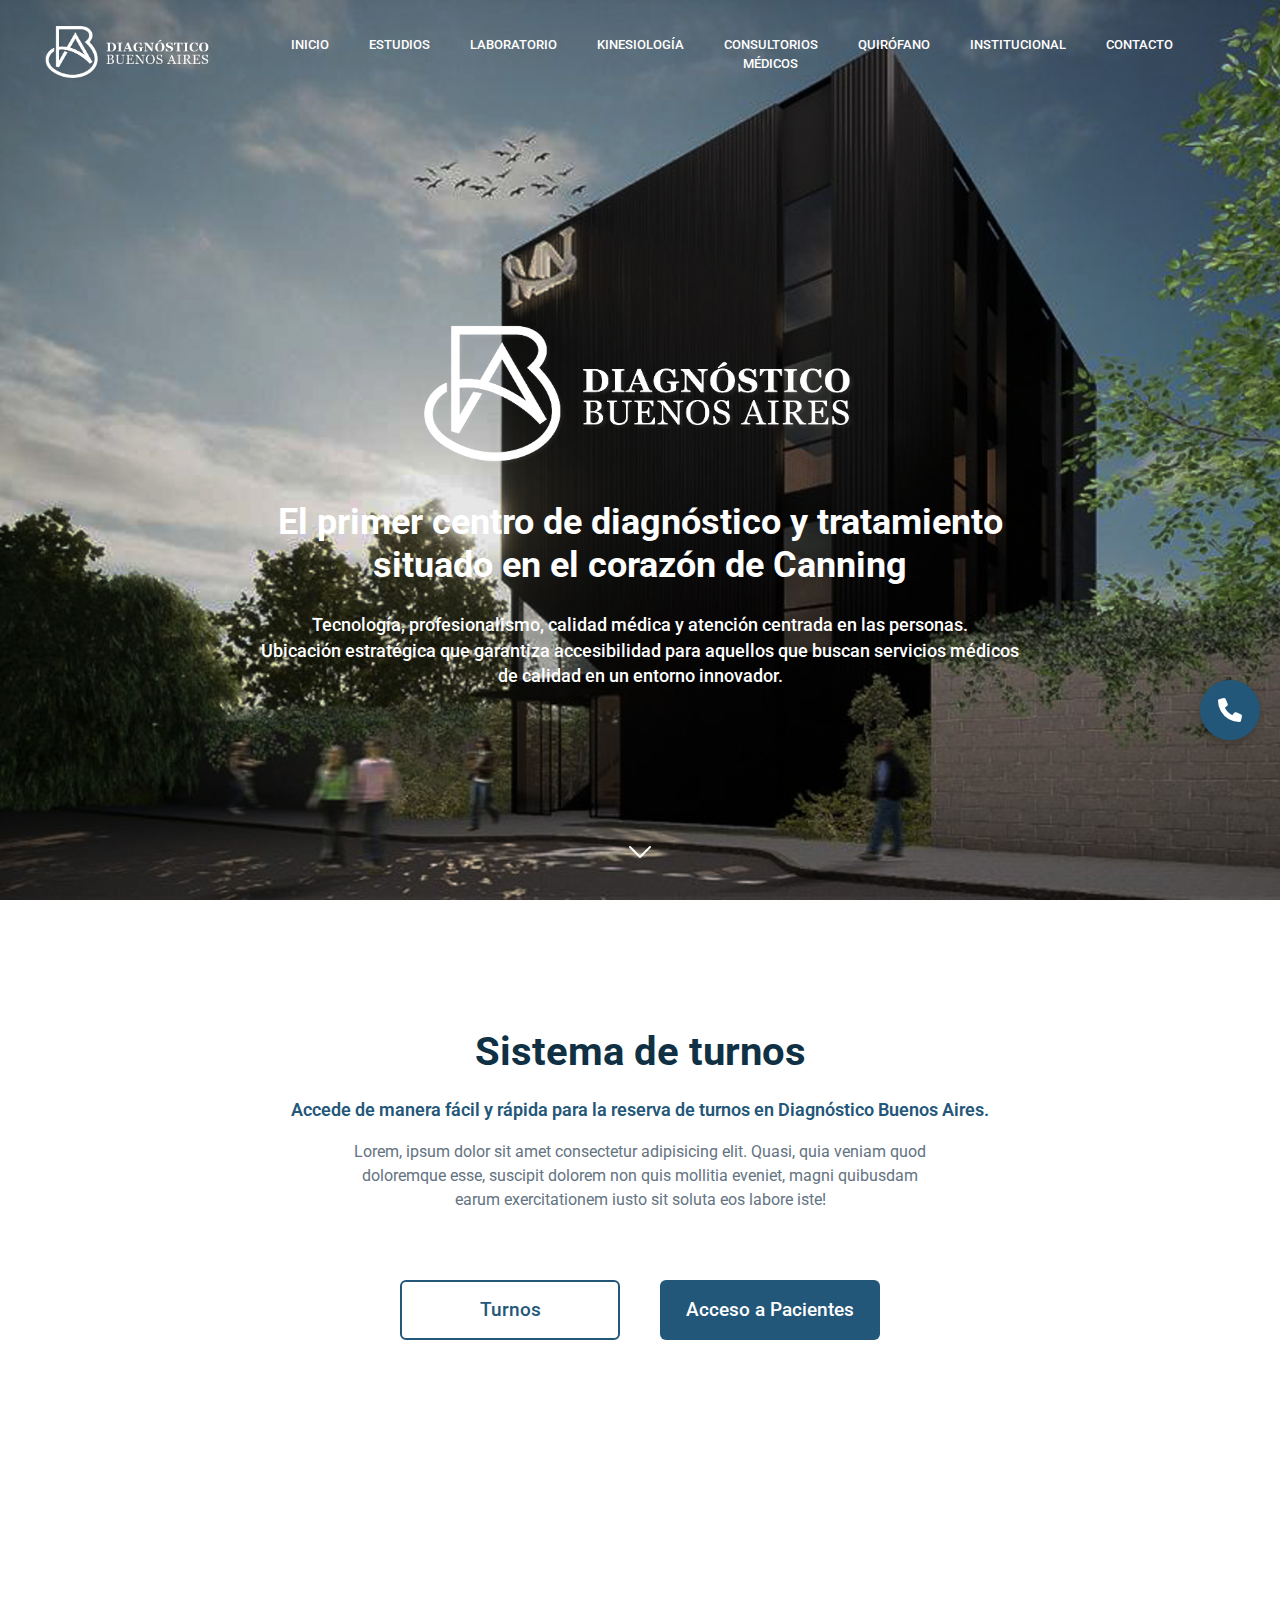
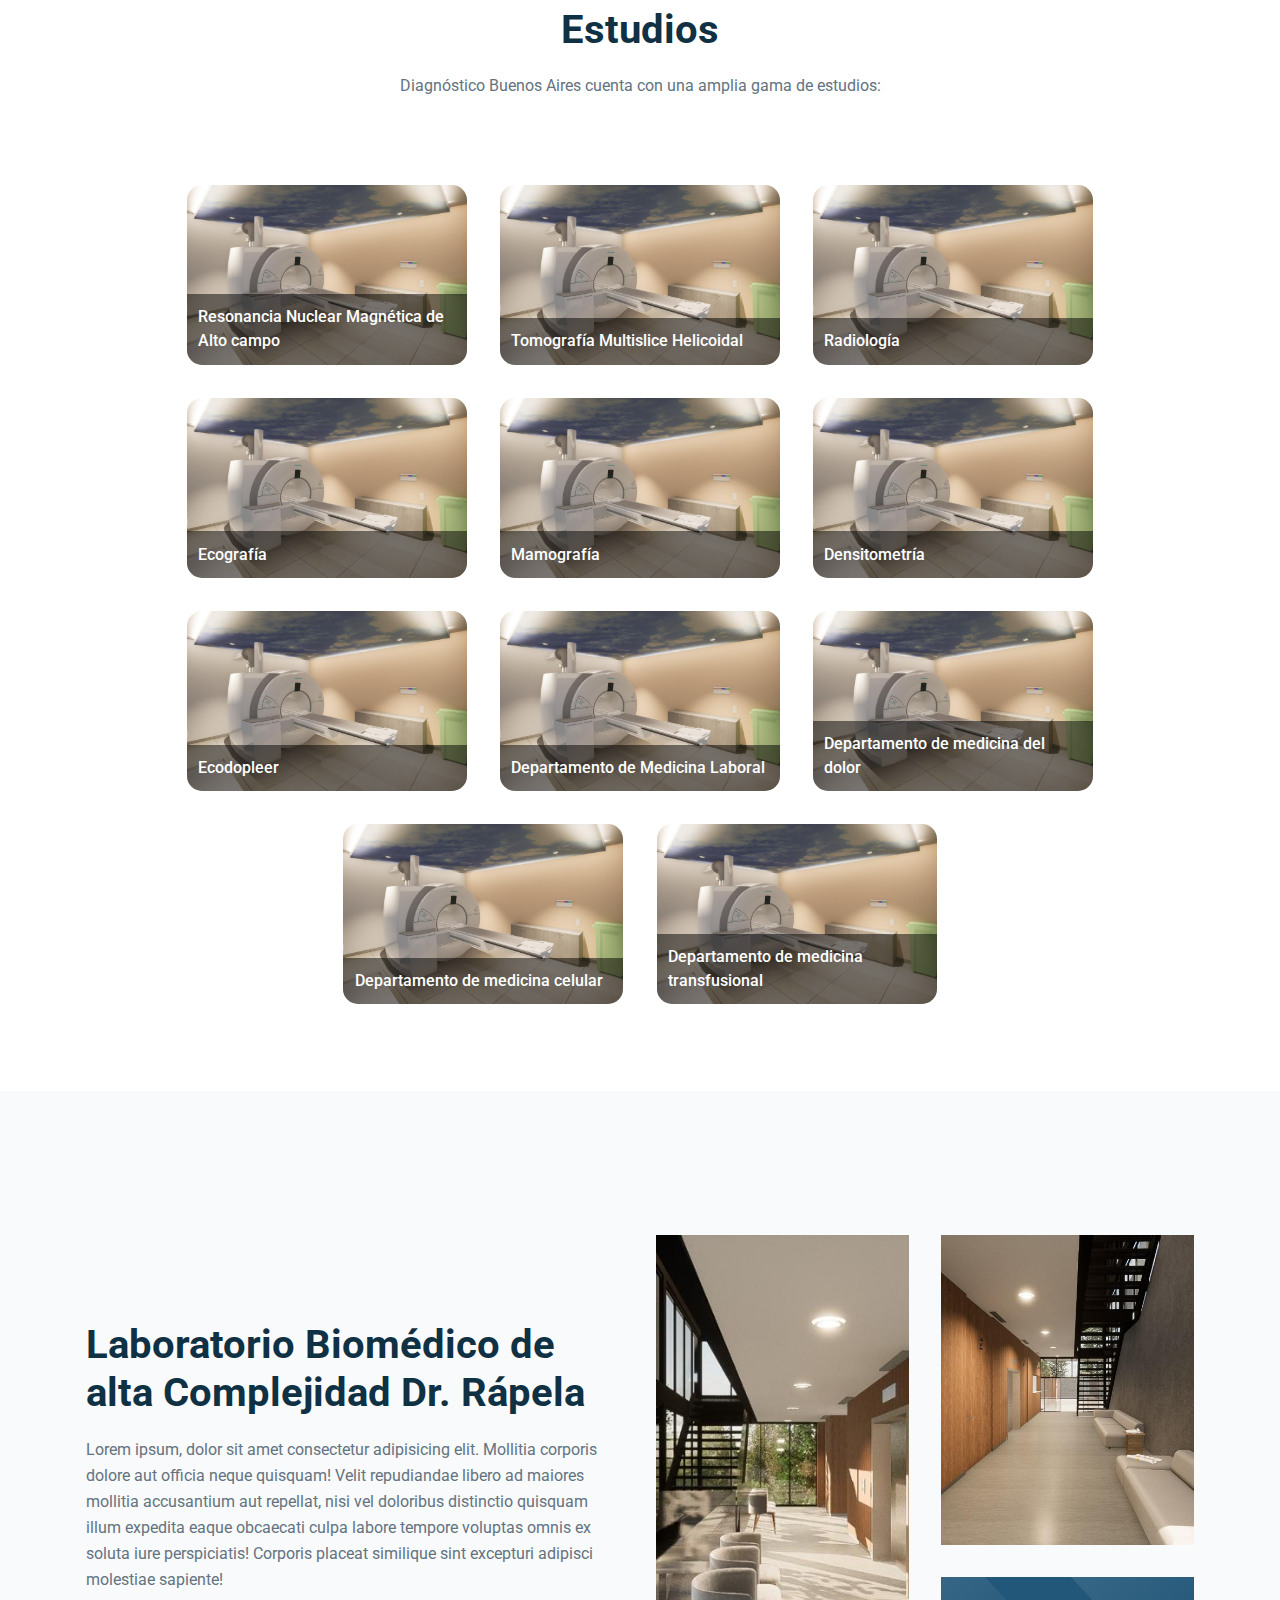
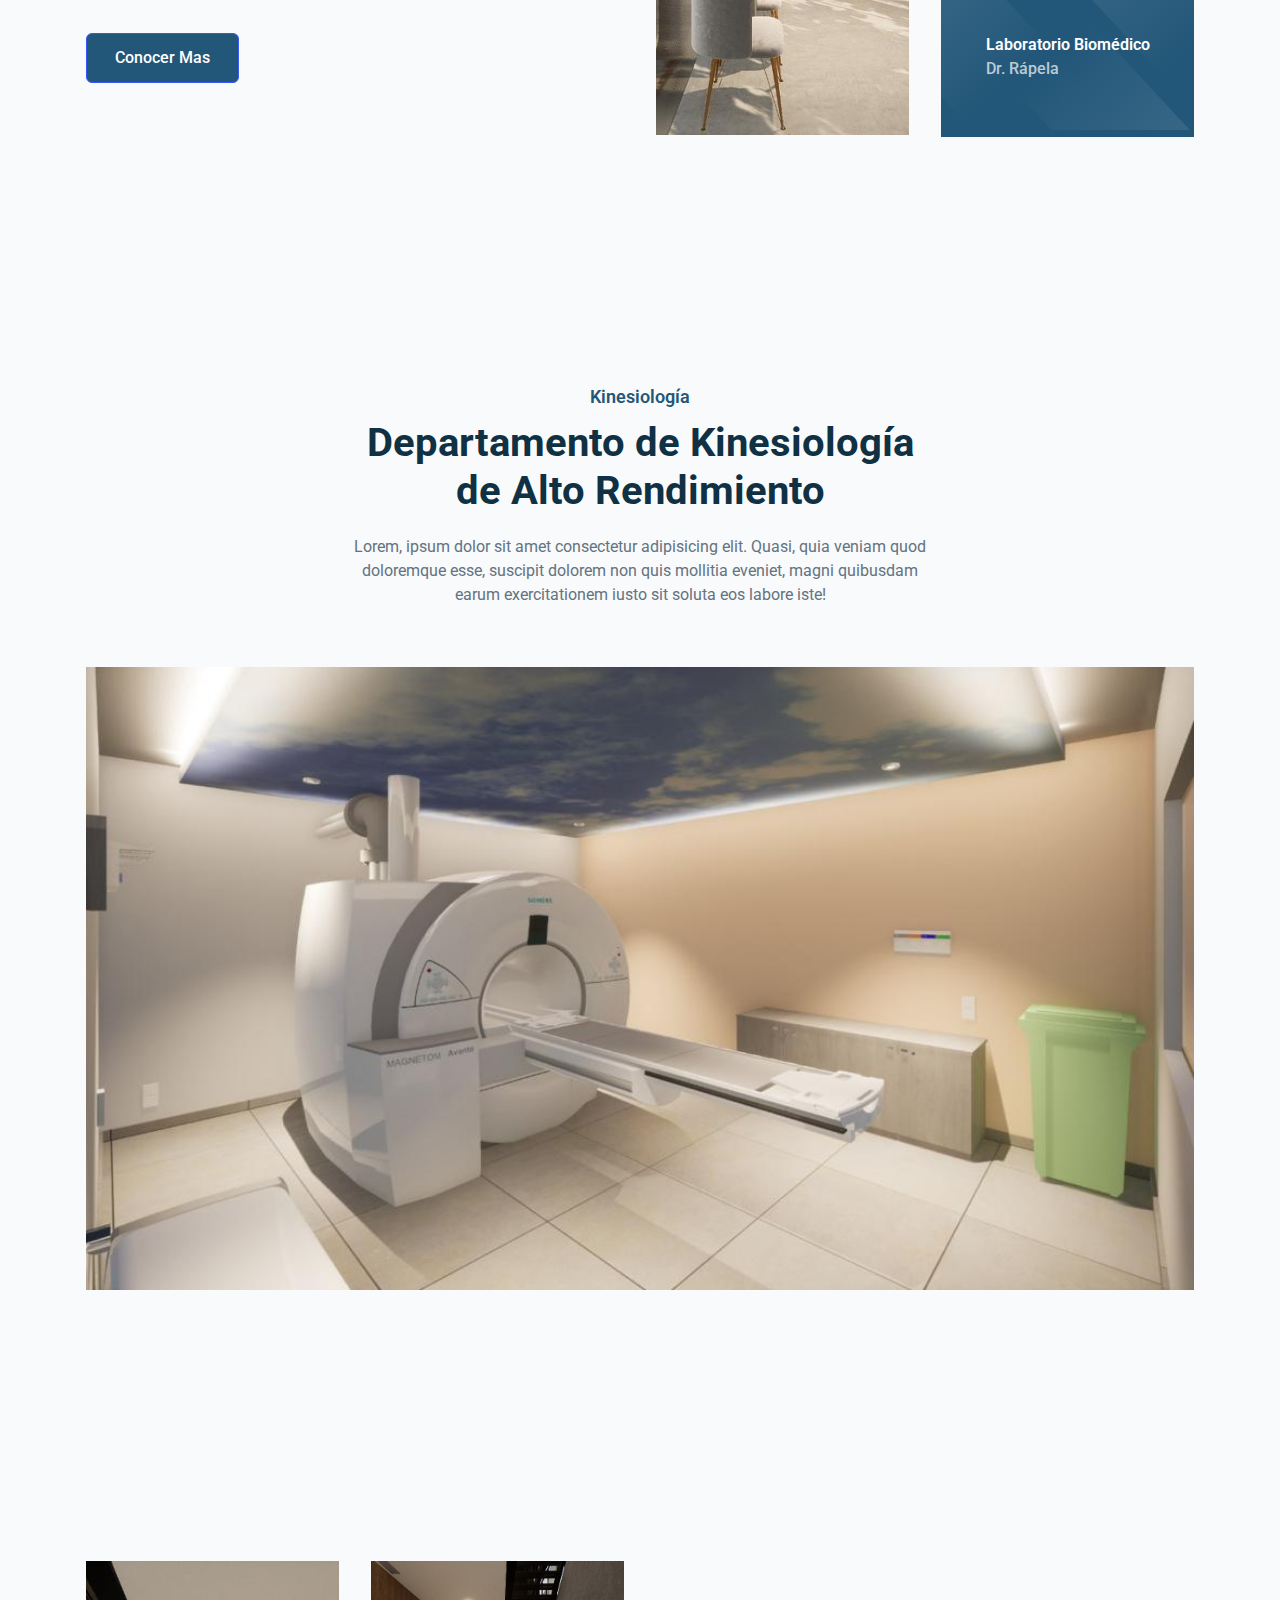
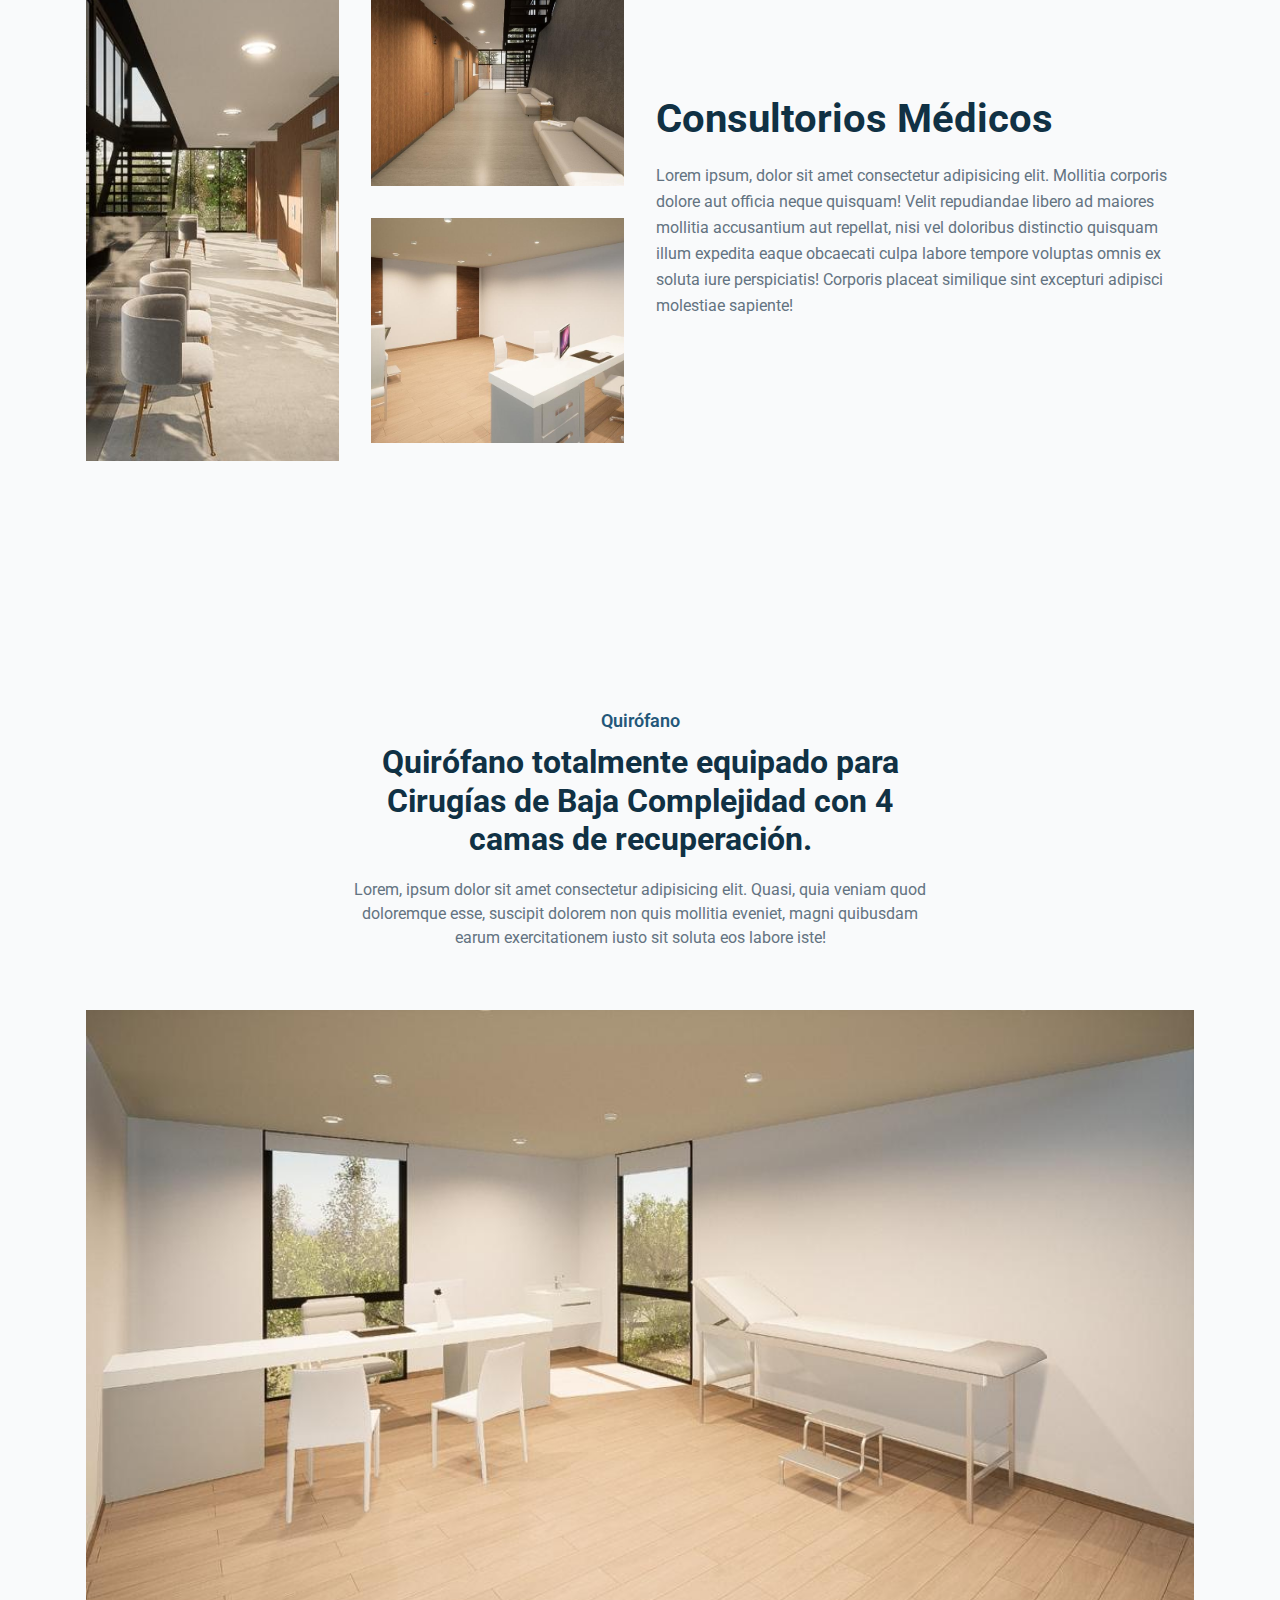
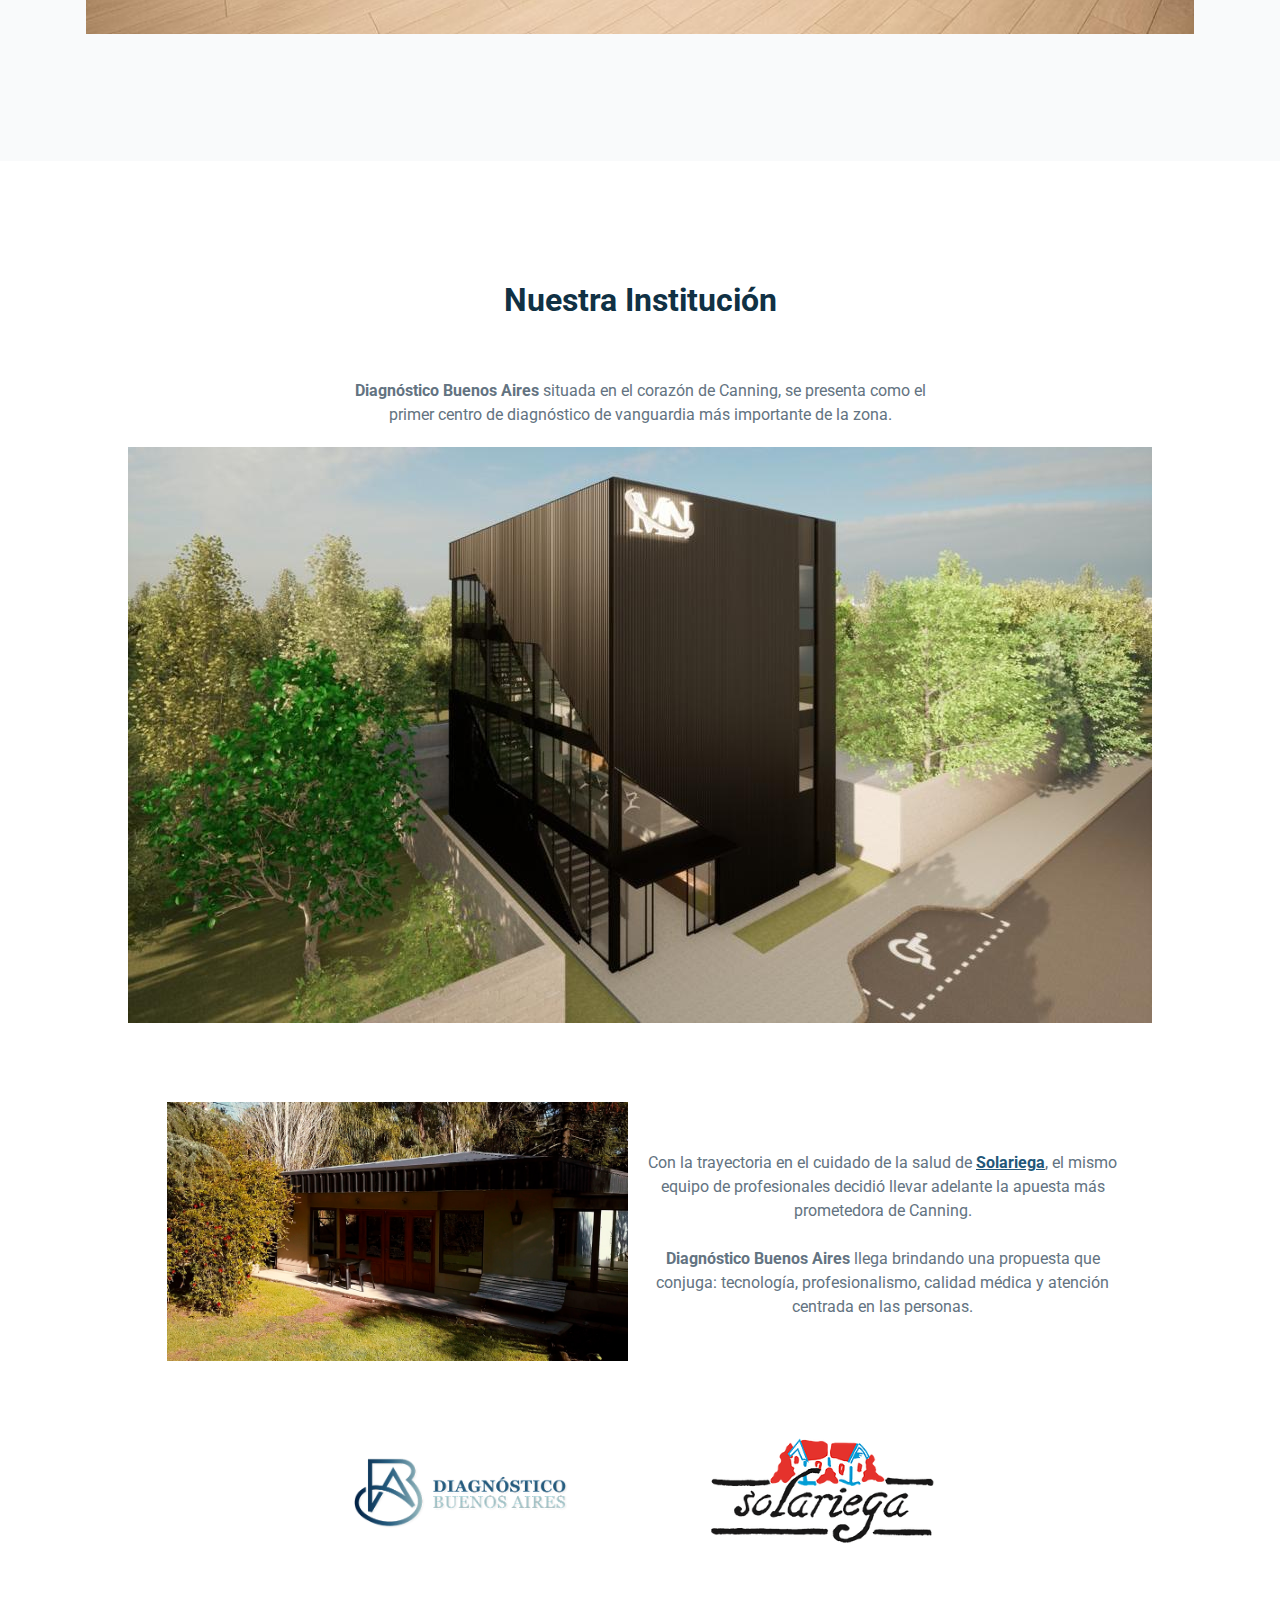
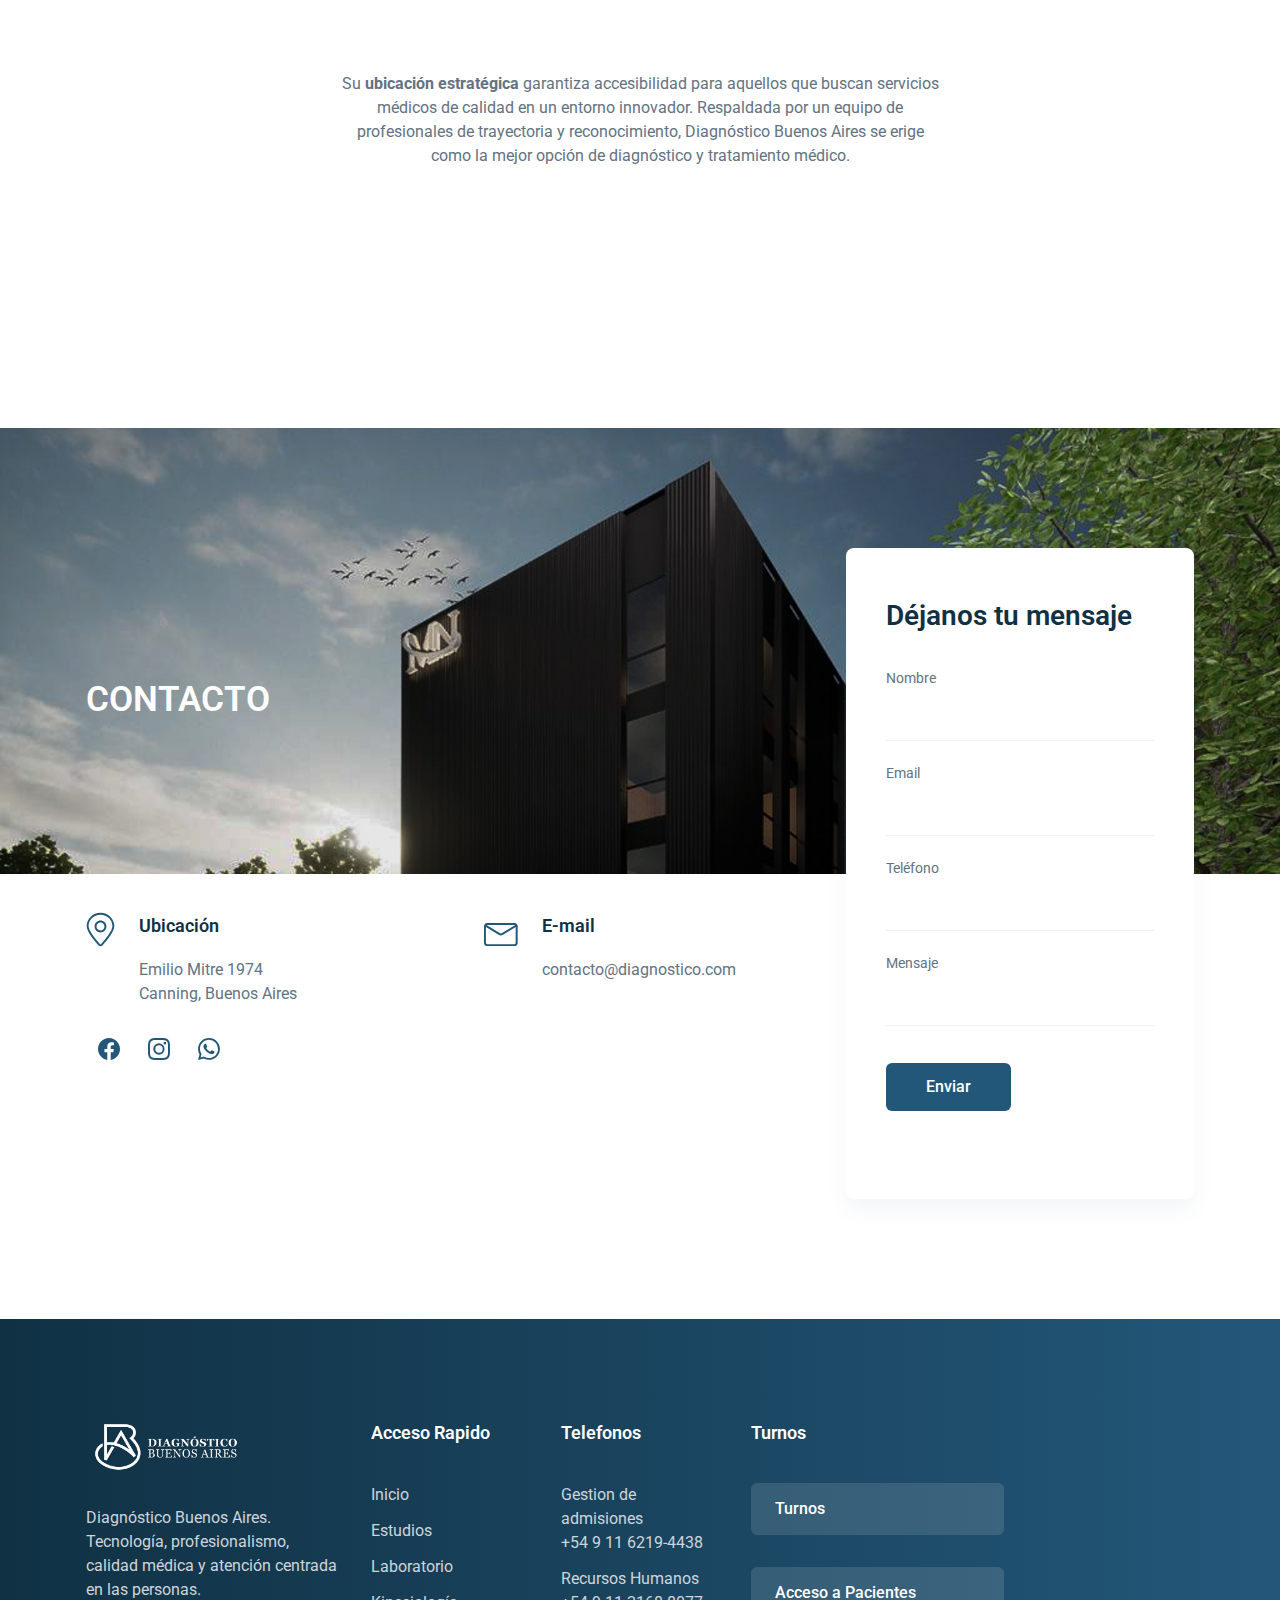
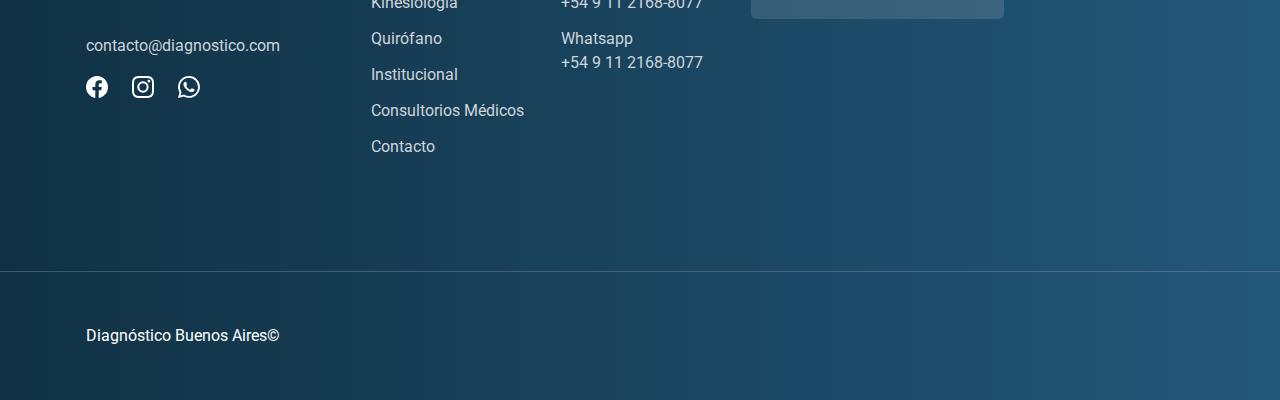
==== commit 440d6ae4: "Cambios en secciones, componentes footer y navbar" ====
--- a/index.html
+++ b/index.html
@@ -37,9 +37,6 @@
 
 <body>
 
-  <!-- ====== NavBar Start -->
-
-  <!-- ====== Navbar Section Start -->
 
   <!-- ====== Navbar Section Start -->
 
@@ -172,7 +169,7 @@
 
  <!-- ====== Turnos  Section Start -->
 
- <section id="turnos" class="pb-8 pt-20 dark:bg-dark lg:pb-[70px] lg:pt-[120px] w-full text-center" >
+ <section id="turnos" class="pb-8 pt-20 dark:bg-dark lg:pb-[70px] lg:pt-[120px] w-full px-4 text-center" >
 
   <h2 class="py-2 mb-3 text-3xl font-bold text-dark dark:text-white sm:text-4xl md:text-[40px] md:leading-[1.2]">
     Sistema de turnos </h2>
@@ -849,7 +846,7 @@
 
     <div class="mt-12 border-t border-[#8890A4] border-opacity-40 py-8 lg:mt-[60px]">
       <div class="container">
-        <div class="-mx-4 flex flex-wrap">
+        <div class="-mx-4 flex flex-wrap py-5">
           <div class="w-full px-4 md:w-2/3 lg:w-1/2 text-white">
             Diagnóstico Buenos Aires©
           </div>
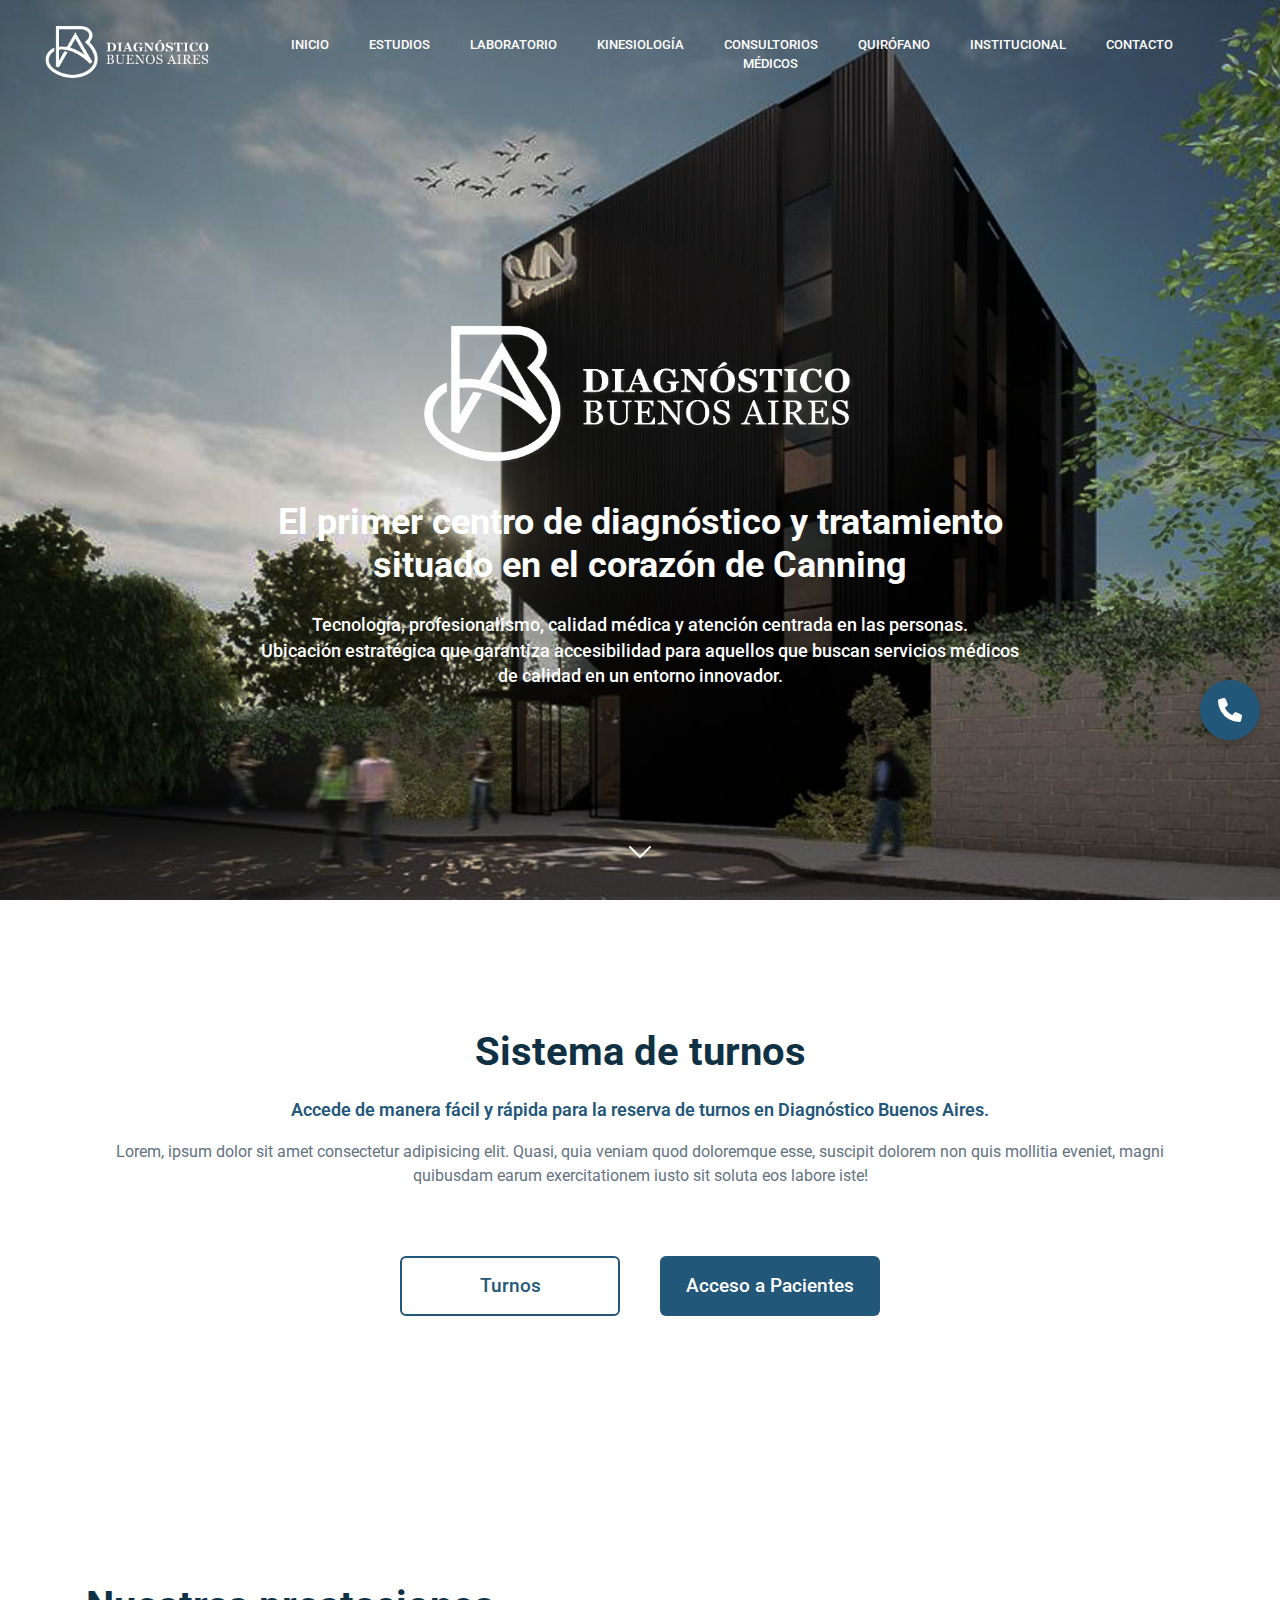
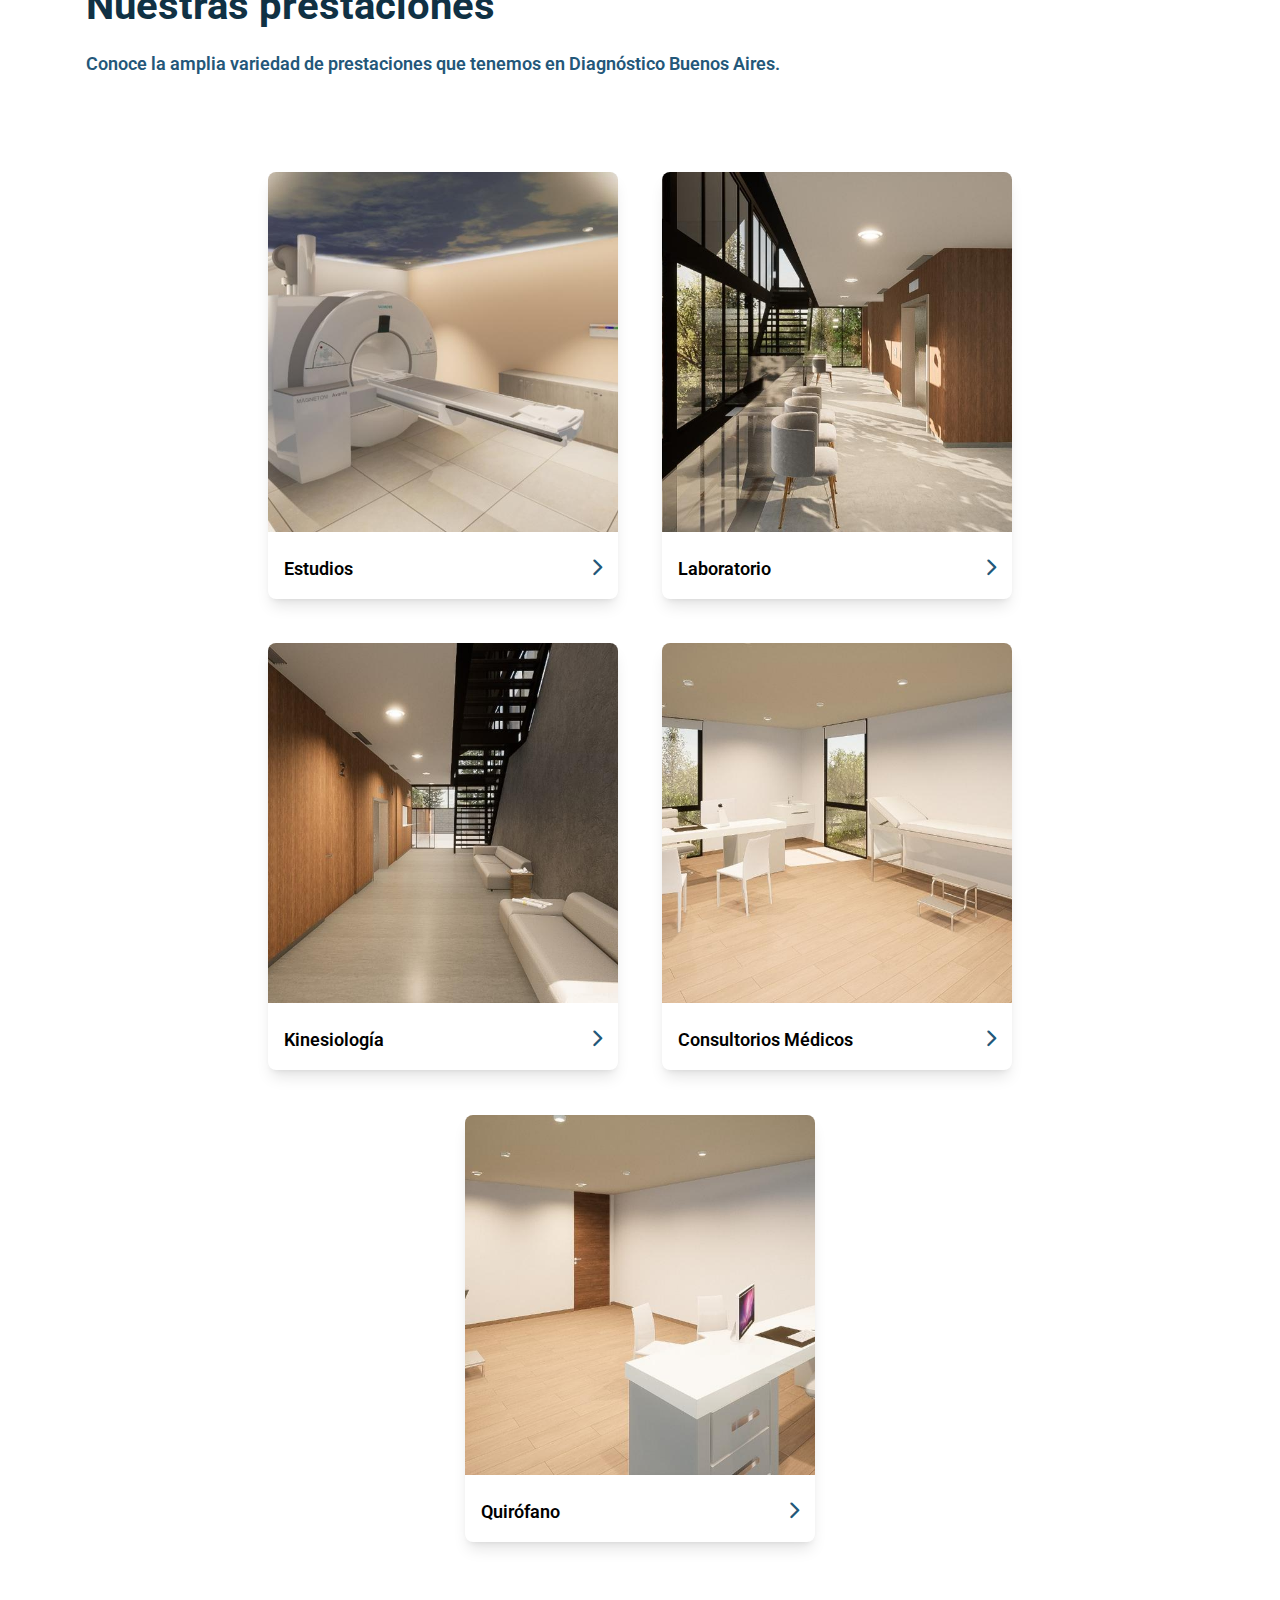
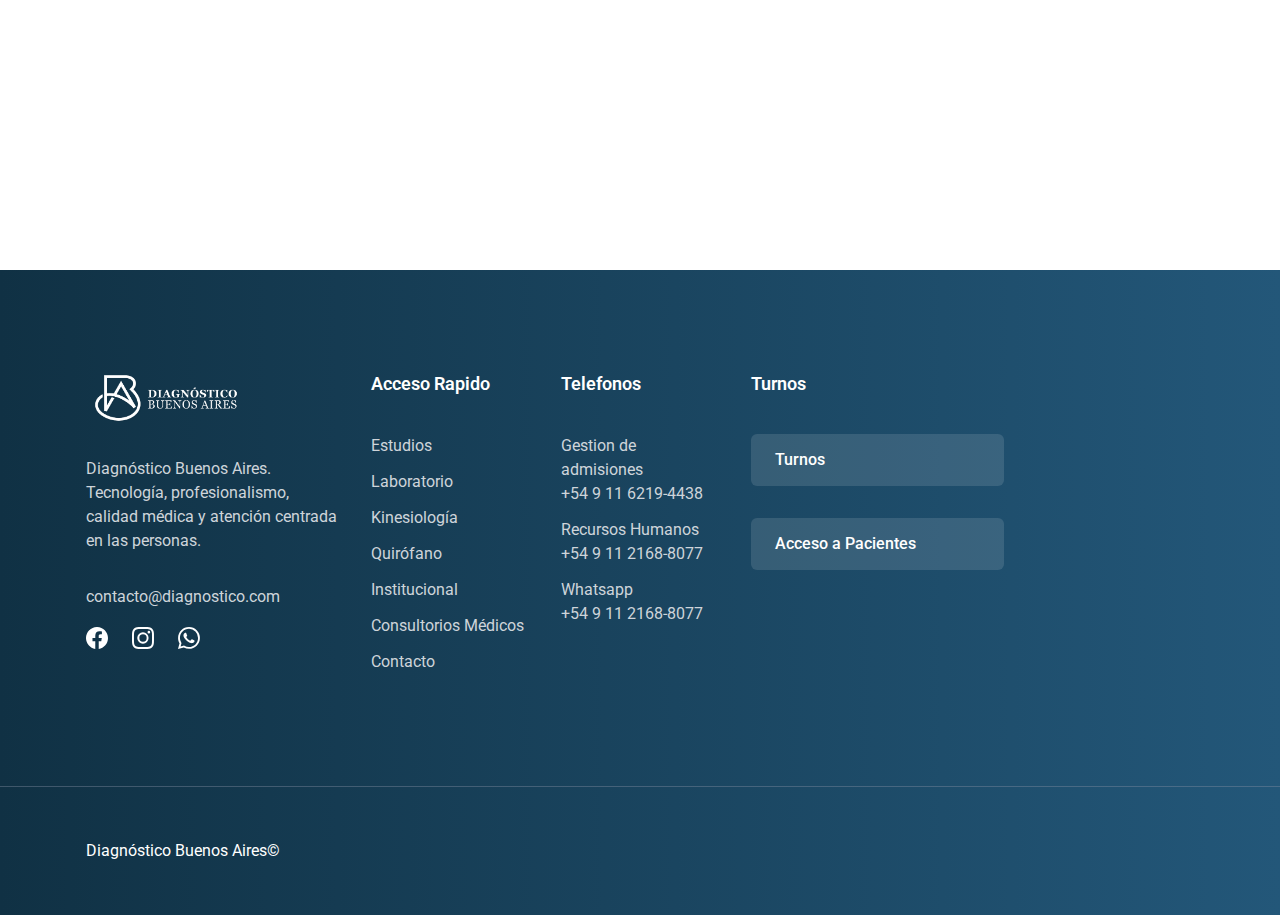
==== commit 9ee3b7f1: "Home terminado, seccion prestaciones nueva" ====
--- a/index.html
+++ b/index.html
@@ -27,8 +27,10 @@
   <link rel="shortcut icon" href="assets/images/logo/logo_Icon.png" type="image/x-icon" />
   <link rel="stylesheet" href="assets/css/animate.css" />
   <link rel="stylesheet" href="assets/css/tailwind.css" />
+  
   <link rel="stylesheet" href="https://cdnjs.cloudflare.com/ajax/libs/animate.css/4.1.1/animate.min.css" />
   <link rel="stylesheet" href="https://cdnjs.cloudflare.com/ajax/libs/font-awesome/6.0.0-beta3/css/all.min.css">
+
 
  
 
@@ -63,56 +65,56 @@
             class="absolute  items-center right-4 top-full hidden w-full max-w-[250px] rounded-lg bg-white dark:bg-dark-2 py-5 shadow-lg lg:static lg:block lg:w-full lg:max-w-full lg:bg-transparent dark:lg:bg-transparent lg:py-0 lg:px-4 lg:shadow-none xl:px-6">
             <ul class="block lg:flex 2xl:ml-20">
               <li class="group relative">
-                <a href="#home"
+                <a href="index.html"
                   class="ud-menu-scroll mx-8 flex py-2  font-medium text-dark group-hover:text-primary dark:text-white lg:mr-0 lg:inline-flex lg:px-0 lg:py-6 lg:text-white lg:group-hover:text-white lg:group-hover:opacity-70">
                   Inicio
                 </a>
               </li>
-
-              <li class="group relative">
-                <a href="#estudios"
+  
+              <li class="group relative">
+                <a href="estudios.html"
                   class="ud-menu-scroll mx-8 flex py-2  font-medium text-dark group-hover:text-primary dark:text-white lg:ml-7 lg:mr-0 lg:inline-flex lg:px-0 lg:py-6 lg:text-white lg:group-hover:text-white lg:group-hover:opacity-70 xl:ml-10">
                   Estudios
                 </a>
               </li>
-
-              <li class="group relative">
-                <a href="#lab"
+  
+              <li class="group relative">
+                <a href="laboratorio.html"
                   class="ud-menu-scroll mx-8 flex py-2  font-medium text-dark group-hover:text-primary dark:text-white lg:ml-7 lg:mr-0 lg:inline-flex lg:px-0 lg:py-6 lg:text-white lg:group-hover:text-white lg:group-hover:opacity-70 xl:ml-10">
                   Laboratorio
                 </a>
               </li>
               <li class="group relative">
-                <a href="#kine"
+                <a href="kinesiologia.html"
                   class="ud-menu-scroll mx-8 flex py-2  font-medium text-dark group-hover:text-primary dark:text-white lg:ml-7 lg:mr-0 lg:inline-flex lg:px-0 lg:py-6 lg:text-white lg:group-hover:text-white lg:group-hover:opacity-70 xl:ml-10">
                   Kinesiología
                 </a>
               </li>
               <li class="group relative">
-                <a href="#consultorio"
+                <a href="consultorios.html"
                   class="ud-menu-scroll text-center mx-8 flex py-2  font-medium text-dark group-hover:text-primary dark:text-white lg:ml-7 lg:mr-0 lg:inline-flex lg:px-0 lg:py-6 lg:text-white lg:group-hover:text-white lg:group-hover:opacity-70 xl:ml-10">
                   Consultorios Médicos
                 </a>
               </li>
               <li class="group relative">
-                <a href="#quirofano"
+                <a href="quirofano.html"
                   class="ud-menu-scroll  mx-8 flex py-2  font-medium text-dark group-hover:text-primary dark:text-white lg:ml-7 lg:mr-0 lg:inline-flex lg:px-0 lg:py-6 lg:text-white lg:group-hover:text-white lg:group-hover:opacity-70 xl:ml-10">
                   Quirófano
                 </a>
               </li>
               <li class="group relative">
-                <a href="#institucional"
+                <a href="institucional.html"
                   class="ud-menu-scroll mx-8 flex py-2  font-medium text-dark group-hover:text-primary dark:text-white lg:ml-7 lg:mr-0 lg:inline-flex lg:px-0 lg:py-6 lg:text-white lg:group-hover:text-white lg:group-hover:opacity-70 xl:ml-10">
                   Institucional
                 </a>
               </li>
               <li class="group relative">
-                <a href="#contact"
+                <a href="contacto.html"
                   class="ud-menu-scroll mx-8 flex py-2  font-medium text-dark group-hover:text-primary dark:text-white lg:ml-7 lg:mr-0 lg:inline-flex lg:px-0 lg:py-6 lg:text-white lg:group-hover:text-white lg:group-hover:opacity-70 xl:ml-10">
                   Contacto
                 </a>
               </li>
-
+  
             </ul>
           </nav>
         </div>
@@ -126,7 +128,7 @@
   <!-- ====== NavBar END -->
 
   <!-- ====== Home Section Start -->
-  <div id="home" class="relative overflow-hidden bg-primary pt-[120px] md:pt-[130px] lg:pt-[160px]">
+  <div id="home" class="relative overflow-hidden bg-primary pt-[120px] md:pt-[130px] lg:pt-[160px] animate__animated animate__fadeIn">
 
     <div class=" container">
       <div class="-mx-4 flex flex-wrap items-center ">
@@ -169,7 +171,7 @@
 
  <!-- ====== Turnos  Section Start -->
 
- <section id="turnos" class="pb-8 pt-20 dark:bg-dark lg:pb-[70px] lg:pt-[120px] w-full px-4 text-center" >
+ <section id="turnos" class="container pb-8 pt-20 dark:bg-dark lg:pb-[70px] lg:pt-[120px] w-full px-4 text-center" >
 
   <h2 class="py-2 mb-3 text-3xl font-bold text-dark dark:text-white sm:text-4xl md:text-[40px] md:leading-[1.2]">
     Sistema de turnos </h2>
@@ -179,7 +181,7 @@
   </span>
 
 </h2>
-<p class="text-base text-body-color dark:text-dark-6 max-w-[600px] mx-auto">
+<p class="text-base text-body-color dark:text-dark-6 mx-auto">
   Lorem, ipsum dolor sit amet consectetur adipisicing elit. Quasi, quia veniam quod doloremque esse,
   suscipit dolorem non quis mollitia eveniet, magni quibusdam earum exercitationem iusto sit soluta eos
   labore iste!
@@ -197,512 +199,97 @@
 </div>
 
 </section>
- <!-- ====== Turnos  Section END -->
-
-
-  <!-- ====== Estudios Section Start -->
-
-  <section id="estudios" class="pb-8 pt-20 dark:bg-dark lg:pb-[70px] lg:pt-[120px]">
-    <div class="container">
-      <div class="-mx-4 flex flex-wrap">
-        <div class="w-full px-4">
-          <div class="mx-auto mb-12 max-w-[485px] text-center lg:mb-[70px]">
-            <h2 class="py-2 mb-3 text-3xl font-bold text-dark dark:text-white sm:text-4xl md:text-[40px] md:leading-[1.2]">
-              Estudios
-            </h2>
-            <p class="text-base text-body-color dark:text-dark-6">
-              Diagnóstico Buenos Aires cuenta con una amplia gama de estudios:
-            </p>
-          </div>
-          <div class="estudiosContainer">
-            <div id="nuclear" class="estudio" data-title="Resonancia Nuclear Magnética de Alto campo" data-info="Información adicional sobre Resonancia Nuclear Magnética de Alto campo." style="background-image: url('assets/images/estudios/estudios1.jpeg');">
-              <h4>Resonancia Nuclear Magnética de Alto campo</h4>
-            </div>
-            <div id="tomo" class="estudio" data-title="Tomografía Multislice Helicoidal" data-info="Información adicional sobre Tomografía Multislice Helicoidal." style="background-image: url('assets/images/estudios/estudios1.jpeg');">
-              <h4>Tomografía Multislice Helicoidal</h4>
-            </div>
-            <div id="radio" class="estudio" data-title="Radiología" data-info="Información adicional sobre Radiología." style="background-image: url('assets/images/estudios/estudios1.jpeg');">
-              <h4>Radiología</h4>
-            </div>
-            <div id="ecograf" class="estudio" data-title="Ecografía" data-info="Información adicional sobre Ecografía." style="background-image: url('assets/images/estudios/estudios1.jpeg');">
-              <h4>Ecografía</h4>
-            </div>
-            <div id="mamo" class="estudio" data-title="Mamografía" data-info="Información adicional sobre Mamografía." style="background-image: url('assets/images/estudios/estudios1.jpeg');">
-              <h4>Mamografía</h4>
-            </div>
-            <div  id="densi" class="estudio" data-title="Densitometría" data-info="Información adicional sobre Densitometría." style="background-image: url('assets/images/estudios/estudios1.jpeg');">
-              <h4>Densitometría</h4>
-            </div>
-            <div  id="ecodop" class="estudio" data-title="Ecodopleer" data-info="Información adicional sobre Ecodopleer." style="background-image: url('assets/images/estudios/estudios1.jpeg');">
-              <h4>Ecodopleer</h4>
-            </div>
-            <div id="medlab" class="estudio" data-title="Departamento de Medicina Laboral" data-info="Información adicional sobre Departamento de Medicina Laboral." style="background-image: url('assets/images/estudios/estudios1.jpeg');">
-              <h4>Departamento de Medicina Laboral</h4>
-            </div>
-            <div id="meddol" class="estudio" data-title="Departamento de medicina del dolor" data-info="Información adicional sobre Departamento de medicina del dolor." style="background-image: url('assets/images/estudios/estudios1.jpeg');">
-              <h4>Departamento de medicina del dolor</h4>
-            </div>
-            <div id="medcel" class="estudio" data-title="Departamento de medicina celular" data-info="Información adicional sobre Departamento de medicina celular." style="background-image: url('assets/images/estudios/estudios1.jpeg');">
-              <h4>Departamento de medicina celular</h4>
-            </div>
-            <div id="medtrans" class="estudio" data-title="Departamento de medicina transfusional" data-info="Información adicional sobre Departamento de medicina transfusional." style="background-image: url('assets/images/estudios/estudios1.jpeg');">
-              <h4>Departamento de medicina transfusional</h4>
-            </div>
-          </div>
-          <div id="estudioInfo" class="hidden">
-            <button id="closeBtn">
-              <svg  viewBox="0 0 24 24"  xmlns="http://www.w3.org/2000/svg">
-                <path d="M18 6L6 18" stroke="#103144" stroke-width="2" stroke-linecap="round" stroke-linejoin="round"/>
-                <path d="M6 6L18 18" stroke="#103144" stroke-width="2" stroke-linecap="round" stroke-linejoin="round"/>
-              </svg>
-            </button>
-            <h3 class="font-semibold text-primary" id="estudioTitle"></h3>
-            <p class="text-base text-body-color dark:text-dark-6" id="estudioContent"></p>
-            <img id="estudioImg" alt="Estudio imagen">
-            
-          </div>
-        </div>
-      </div>
-    </div>
+ <!-- ====== Turnos Section END -->
+
+
+  <!-- ====== Prestaciones Section Start -->
+
+ 
+  <section id="prestaciones" class="container justify-center pb-8 pt-20 dark:bg-dark lg:pb-[70px] lg:pt-[120px] w-full px-4 mx-auto">
+
+    <h2 class="py-2 mb-3 text-3xl font-bold text-dark dark:text-white sm:text-4xl md:text-[40px] md:leading-[1.2]">
+      Nuestras prestaciones
+    </h2>
+
+    <span class="block mb-4 text-lg font-semibold text-primary">
+      Conoce la amplia variedad de prestaciones que tenemos en Diagnóstico Buenos Aires.
+    </span>
+
+    <div class="flex flex-wrap justify-center w-full py-14">
+
+      
+      <a href="estudios.html" class="card bg-white shadow-lg rounded-lg overflow-hidden transition-transform duration-300 ease-in-out transform hover:-translate-y-2">
+        <img src="assets/images/estudios/estudios1.jpeg" alt="Nutrición" class="w-full h-48 object-cover">
+        <div class="p-4 flex items-center justify-between">
+          <div>
+            <h3 class="text-lg font-semibold">Estudios</h3>
+          </div>
+          <div>
+            <i class="fas fa-chevron-right text-lg text-primary"></i>
+          </div>
+        </div>
+      </a>
+      
+     
+      <a href="laboratorio.html" class="card bg-white shadow-lg rounded-lg overflow-hidden transition-transform duration-300 ease-in-out transform hover:-translate-y-2">
+        <img src="assets/images/feed/lab.jpeg" alt="Nutrición" class="w-full h-48 object-cover">
+        <div class="p-4 flex items-center justify-between">
+          <div>
+            <h3 class="text-lg font-semibold">Laboratorio</h3>
+          </div>
+          <div>
+            <i class="fas fa-chevron-right text-lg text-primary"></i>
+          </div>
+        </div>
+      </a>
+
+      
+      <a href="kinesiologia.html" class="card bg-white shadow-lg rounded-lg overflow-hidden transition-transform duration-300 ease-in-out transform hover:-translate-y-2">
+        <img src="assets/images/feed/lab2.jpeg" alt="Nutrición" class="w-full h-48 object-cover">
+        <div class="p-4 flex items-center justify-between">
+          <div>
+            <h3 class="text-lg font-semibold">Kinesiología</h3>
+          </div>
+          <div>
+            <i class="fas fa-chevron-right text-lg text-primary"></i>
+          </div>
+        </div>
+      </a>
+
+     
+      <a href="consultorios.html" class="card bg-white shadow-lg rounded-lg overflow-hidden transition-transform duration-300 ease-in-out transform hover:-translate-y-2">
+        <img src="assets/images/feed/consultorio1.jpeg" alt="Nutrición" class="w-full h-48 object-cover">
+        <div class="p-4 flex items-center justify-between">
+          <div>
+            <h3 class="text-lg font-semibold">Consultorios Médicos</h3>
+          </div>
+          <div>
+            <i class="fas fa-chevron-right text-lg text-primary"></i>
+          </div>
+        </div>
+      </a>
+
+     
+      <a href="quirofano.html" class="card bg-white shadow-lg rounded-lg overflow-hidden transition-transform duration-300 ease-in-out transform hover:-translate-y-2">
+        <img src="assets/images/feed/consultorio2.jpeg" alt="Nutrición" class="w-full h-48 object-cover">
+        <div class="p-4 flex items-center justify-between">
+          <div>
+            <h3 class="text-lg font-semibold">Quirófano</h3>
+          </div>
+          <div>
+            <i class="fas fa-chevron-right text-lg text-primary"></i>
+          </div>
+        </div>
+      </a>
+
+    </div>
+
   </section>
-  
-  
-  
-
-  <!-- ====== Estudios Section End -->
-
-  <!-- ====== lab Section Start -->
-  <section id="lab" class="bg-gray-1 pb-8 pt-20 dark:bg-dark-2 lg:pb-[70px] lg:pt-[120px]">
-    <br>
-    <div class="container">
-      <div class="">
-        <div class="-mx-4 flex flex-wrap items-center">
-          <div class="w-full px-4 lg:w-1/2">
-            <div class="mb-12 max-w-[540px] lg:mb-0">
-              <h2
-                class="mb-5 text-3xl font-bold leading-tight text-dark dark:text-white sm:text-[40px] sm:leading-[1.2]">
-                Laboratorio Biomédico de alta Complejidad Dr. Rápela
-              </h2>
-              <p class="mb-10 text-base leading-relaxed text-body-color dark:text-dark-6">
-                Lorem ipsum, dolor sit amet consectetur adipisicing elit. Mollitia corporis dolore aut officia neque
-                quisquam! Velit repudiandae libero ad maiores mollitia accusantium aut repellat, nisi vel doloribus
-                distinctio quisquam illum expedita eaque obcaecati culpa labore tempore voluptas omnis ex soluta iure
-                perspiciatis! Corporis placeat similique sint excepturi adipisci molestiae sapiente!
-              </p>
-
-              <a href="https://www.rapela.com.ar/?gad_source=1&gclid=CjwKCAiAopuvBhBCEiwAm8jaMYv8IXJk6qZDI6HbGT6671WeslVIH8a5TmlhtIpzd6AltSH0Ebo6ehoCV5UQAvD_BwE"
-                target="_blank"
-                class="hover:opacity-70 duration-300 ease-in-out inline-flex items-center justify-center rounded-md border border-primary bg-primary px-7 py-3 text-center text-base font-medium text-white hover:border-blue-dark hover:bg-blue-dark">
-                Conocer Mas
-              </a>
-            </div>
-          </div>
-
-          <div class="w-full px-4 lg:w-1/2">
-            <div class="-mx-2 flex flex-wrap sm:-mx-4 lg:-mx-2 xl:-mx-4">
-              <div class="w-full px-2 sm:w-1/2 sm:px-4 lg:px-2 xl:px-4">
-                <div class="mb-4 sm:mb-8 sm:h-[400px] md:h-[540px] lg:h-[400px] xl:h-[500px]">
-                  <img src="./assets/images/feed/lab.jpeg" alt="about image"
-                    class="h-full w-full object-cover object-center" />
-                </div>
-              </div>
-
-              <div class="w-full px-2 sm:w-1/2 sm:px-4 lg:px-2 xl:px-4">
-                <div class="mb-4 sm:mb-8 sm:h-[220px] md:h-[346px] lg:mb-4 lg:h-[225px] xl:mb-8 xl:h-[310px]">
-                  <img src="./assets/images/feed/lab2.jpeg" alt="about image"
-                    class="h-full w-full object-cover object-center" />
-                </div>
-
-                <div
-                  class="relative z-10 mb-4 flex items-center justify-center overflow-hidden bg-primary px-6 py-12 sm:mb-8 sm:h-[160px] sm:p-5 lg:mb-4 xl:mb-8">
-                  <div>
-                    <span class="block text-base font-semibold text-white">
-                      Laboratorio Biomédico
-                    </span>
-                    <span class="block text-base font-medium text-white text-opacity-70">
-                      Dr. Rápela
-                    </span>
-                  </div>
-                  <div>
-                    <span class="absolute left-0 top-0 -z-10">
-                      <svg width="106" height="144" viewBox="0 0 106 144" fill="none"
-                        xmlns="http://www.w3.org/2000/svg">
-                        <rect opacity="0.1" x="-67" y="47.127" width="113.378" height="131.304"
-                          transform="rotate(-42.8643 -67 47.127)" fill="url(#paint0_linear_1416_214)" />
-                        <defs>
-                          <linearGradient id="paint0_linear_1416_214" x1="-10.3111" y1="47.127" x2="-10.3111"
-                            y2="178.431" gradientUnits="userSpaceOnUse">
-                            <stop stop-color="white" />
-                            <stop offset="1" stop-color="white" stop-opacity="0" />
-                          </linearGradient>
-                        </defs>
-                      </svg>
-                    </span>
-                    <span class="absolute right-0 top-0 -z-10">
-                      <svg width="130" height="97" viewBox="0 0 130 97" fill="none" xmlns="http://www.w3.org/2000/svg">
-                        <rect opacity="0.1" x="0.86792" y="-6.67725" width="155.563" height="140.614"
-                          transform="rotate(-42.8643 0.86792 -6.67725)" fill="url(#paint0_linear_1416_215)" />
-                        <defs>
-                          <linearGradient id="paint0_linear_1416_215" x1="78.6495" y1="-6.67725" x2="78.6495"
-                            y2="133.937" gradientUnits="userSpaceOnUse">
-                            <stop stop-color="white" />
-                            <stop offset="1" stop-color="white" stop-opacity="0" />
-                          </linearGradient>
-                        </defs>
-                      </svg>
-                    </span>
-                    <span class="absolute bottom-0 right-0 -z-10">
-                      <svg width="175" height="104" viewBox="0 0 175 104" fill="none"
-                        xmlns="http://www.w3.org/2000/svg">
-                        <rect opacity="0.1" x="175.011" y="108.611" width="101.246" height="148.179"
-                          transform="rotate(137.136 175.011 108.611)" fill="url(#paint0_linear_1416_216)" />
-                        <defs>
-                          <linearGradient id="paint0_linear_1416_216" x1="225.634" y1="108.611" x2="225.634" y2="256.79"
-                            gradientUnits="userSpaceOnUse">
-                            <stop stop-color="white" />
-                            <stop offset="1" stop-color="white" stop-opacity="0" />
-                          </linearGradient>
-                        </defs>
-                      </svg>
-                    </span>
-                  </div>
-                </div>
-              </div>
-            </div>
-          </div>
-        </div>
-      </div>
-    </div>
-  </section>
-  <!-- ====== lab Section End -->
-
-  <!-- ====== Kinesiologia Section Start -->
-  <section id="kine" class="overflow-hidden bg-gray-1 py-20 dark:bg-dark-2 md:py-[120px]">
-    <br>
-    <div class="container mx-auto">
-      <div class="-mx-4 flex flex-wrap justify-center">
-        <div class="w-full px-4">
-          <div class="mx-auto mb-[60px] max-w-[600px] text-center">
-            <span class="block mb-2 text-lg font-semibold text-primary">
-              Kinesiología
-            </span>
-            <h2 class="mb-5 text-3xl font-bold leading-tight text-dark dark:text-white sm:text-[40px] sm:leading-[1.2]">
-              Departamento de Kinesiología de Alto Rendimiento
-            </h2>
-            <p class="text-base text-body-color dark:text-dark-6">
-              Lorem, ipsum dolor sit amet consectetur adipisicing elit. Quasi, quia veniam quod doloremque esse,
-              suscipit dolorem non quis mollitia eveniet, magni quibusdam earum exercitationem iusto sit soluta eos
-              labore iste!
-            </p>
-          </div>
-        </div>
-      </div>
-
-      <div class=" mx-auto center">
-        <img src="assets\images\estudios\estudios1.jpeg" class="h-full w-full object-cover object-center" alt="">
-      </div>
-
-    </div>
-  </section>
-  <!-- ====== Kinesiologia Section End -->
-
-
-  <!-- ======  Consultorios Medicos Section Start -->
-  <section id="consultorio" class="bg-gray-1 pb-8 pt-20 dark:bg-dark-2  lg:pb-[70px] lg:pt-[120px]">
-    <br>
-    <div class="container">
-      <div class="">
-        <div class="-mx-4 flex flex-wrap sm:flex-col-reverse items-center ">
-          <div class="w-full px-4 lg:w-1/2">
-
-            <div class="-mx-2 flex flex-wrap sm:-mx-4 lg:-mx-2 xl:-mx-4">
-              <div class="w-full px-2 sm:w-1/2 sm:px-4 lg:px-2 xl:px-4">
-                <div class="mb-4 sm:mb-8 sm:h-[400px] md:h-[540px] lg:h-[400px] xl:h-[500px]">
-                  <img src="./assets/images/feed/lab.jpeg" alt="about image"
-                    class="h-full w-full object-cover object-center" />
-                </div>
-              </div>
-
-              <div class="w-full px-2 sm:w-1/2 sm:px-4 lg:px-2 xl:px-4 ">
-                <div class="mb-4 sm:mb-8 sm:h-[220px] md:h-[346px] lg:mb-4 lg:h-[225px] xl:mb-8 xl:h-[300px]">
-                  <img src="./assets/images/feed/lab2.jpeg" alt="about image"
-                    class="h-full w-full object-cover object-center" />
-                </div>
-
-                <div class=" mb-4 sm:mb-8 sm:h-[220px] md:h-[346px] lg:mb-4 lg:h-[225px] xl:mb-8 xl:h-[300px]">
-                  <img src="./assets/images/feed/consultorio2.jpeg" alt="about image"
-                    class="h-full w-full object-cover object-center" />
-                </div>
-
-              </div>
-            </div>
-
-          </div>
-
-          <div class="w-full px-4 lg:w-1/2">
-            <div class="mb-12 max-w-[600px] lg:mb-0">
-              <h2
-                class="mb-5 text-3xl font-bold leading-tight text-dark dark:text-white sm:text-[40px] sm:leading-[1.2]">
-                Consultorios Médicos
-              </h2>
-              <p class="mb-10 text-base leading-relaxed text-body-color dark:text-dark-6">
-                Lorem ipsum, dolor sit amet consectetur adipisicing elit. Mollitia corporis dolore aut officia neque
-                quisquam! Velit repudiandae libero ad maiores mollitia accusantium aut repellat, nisi vel doloribus
-                distinctio quisquam illum expedita eaque obcaecati culpa labore tempore voluptas omnis ex soluta iure
-                perspiciatis! Corporis placeat similique sint excepturi adipisci molestiae sapiente!
-              </p>
-
-            </div>
-
-          </div>
-        </div>
-      </div>
-    </div>
-  </section>
-  <!-- ====== Consultorios Medicos Section End -->
-
-
-
-  <!-- ====== quirofano Section Start -->
-  <section id="quirofano" class="overflow-hidden bg-gray-1 py-20 dark:bg-dark-2 md:py-[120px]">
-    <br>
-    <div class="container mx-auto">
-      <div class="-mx-4 flex flex-wrap justify-center">
-        <div class="w-full px-4">
-          <div class="mx-auto mb-[60px] max-w-[600px] text-center">
-            <span class="block mb-2 text-lg font-semibold text-primary">
-              Quirófano
-            </span>
-            <h2 class="titulosText mb-5 w-full font-bold leading-tight text-dark dark:text-white  sm:leading-[1.2]">
-              Quirófano totalmente equipado para Cirugías de Baja Complejidad con 4 camas de recuperación.
-            </h2>
-            <p class="text-base text-body-color dark:text-dark-6">
-              Lorem, ipsum dolor sit amet consectetur adipisicing elit. Quasi, quia veniam quod doloremque esse,
-              suscipit dolorem non quis mollitia eveniet, magni quibusdam earum exercitationem iusto sit soluta eos
-              labore iste!
-            </p>
-          </div>
-        </div>
-      </div>
-
-      <div class="w-full mx-auto center">
-        <img src="assets/images/feed/consultorio1.jpeg" class="h-full w-full object-cover object-center" alt="">
-      </div>
-
-    </div>
-  </section>
-  <!-- ====== quirofano Section End -->
-
-  <!-- ====== Institucional Start ====== -->
-  <section id="institucional" class="relative py-20 md:py-[120px]">
-
-    <div class="container mx-auto px-4 text-center  ">
-      <h2 class="mb-[60px] nuestra-institucion titulosText mb-5 w-full font-bold leading-tight text-dark dark:text-white  sm:leading-[1.2]">Nuestra Institución</h2>
-
-      <div class=" text-center mx-auto mb-5 max-w-[600px]">
-       
-        <p class="mt-1 text-base text-body-color dark:text-dark-6">
-        <b>Diagnóstico Buenos Aires</b> situada en el corazón de Canning, se presenta como el primer centro de diagnóstico de vanguardia más importante de la zona.
-        </p>
-      </div>
-      
-      <div class="mb-[60px] mx-auto mt-1"><img src="assets/images/feed/institucional.jpeg" alt=""></div>
-
-    
-
-      <div class="flex  sm:flex-col-reverse justify-center items-center mx-auto ">   
-        
-        <div class="p-3 max-w-[485px]"> <img src="assets/images/feed/solariegaBanner.jpg" alt=""> </div>
-
-        <div class=" max-w-[485px]">
-
-          <p class=" text-base text-body-color dark:text-dark-6 ">
-            Con la trayectoria en el cuidado de la salud de <b style="color: #235779; text-decoration: underline;"><a href="https://www.solariega.com.ar/" class="hover:opacity-70 duration-300 ease-in-out" target="_blank">Solariega</a></b>, el mismo equipo de profesionales decidió llevar adelante la apuesta más prometedora de Canning. <br> <br>
-             <b>Diagnóstico Buenos Aires</b> llega brindando una propuesta que conjuga: tecnología, profesionalismo, calidad médica y atención centrada en las personas. 
-           
-           </p>
-        
-        
-        </div>
-    
-      </div>
-
-      <div class="flex items-center justify-between py-14 max-w-[600px] mx-auto" >
-   <div class="w-60">  <img src="assets/images/logo/logo_dba.png" alt=""> </div>  
-   <div class="w-60">  <a href="https://www.solariega.com.ar/" target="_blank">  <img class="w-60" src="assets/images/logo/solariegaLogo.png" alt=""> </a> </div>  
-      </div>
-
-<p class="mx-auto text-base text-body-color dark:text-dark-6 mb-[60px] mt-[60px] max-w-[600px]">
-  Su <b>ubicación estratégica</b> garantiza accesibilidad para aquellos que buscan servicios médicos de calidad en un entorno innovador. Respaldada por un equipo de profesionales de trayectoria y reconocimiento, Diagnóstico Buenos Aires se erige como la mejor opción de diagnóstico y tratamiento médico.
-</p>
-    </div>
-
-      <!-- ====== map Section Start -->
-  <section class="pb-20 dark:bg-dark">
-    <div class="col-12 padding-0">
-      <object style="border:0; height: 450px; width: 100%;"
-        data="https://www.google.com/maps/embed?pb=!1m18!1m12!1m3!1d3273.4751737599026!2d-58.50542549999999!3d-34.8694124!2m3!1f0!2f0!3f0!3m2!1i1024!2i768!4f13.1!3m3!1m2!1s0x95bcd6def8cf5ef7%3A0xc35c70710a9ab869!2sEmilio%20Mitre%201974%2C%20B1801AEF%20Canning%2C%20Provincia%20de%20Buenos%20Aires!5e0!3m2!1ses!2sar!4v1715155053378!5m2!1ses!2sar"></object>
-    </div>
-  </section>
-  <!-- ====== map Section End -->
-
-  </section>
-  
-  <!-- ====== Institucional End ====== -->
-
-
-
-  <!-- ====== Contact Start ====== -->
-  <section id="contact" class=" relative py-20 md:py-[120px]">
-    <div class="absolute left-0 top-0 -z-[1] h-full w-full dark:bg-dark"></div>
-    <div
-      class="contact-banner absolute left-0 top-0 -z-[1] h-1/2 w-full bg-[#E9F9FF] dark:bg-dark-700 lg:h-[45%] xl:h-1/2">
-    </div>
-    <div class="container px-4">
-      <div class="-mx-4 flex flex-wrap items-center">
-        <div class="w-full px-4 lg:w-7/12 xl:w-8/12">
-          <div class="ud-contact-content-wrapper">
-            <div class="ud-contact-title mb-12 lg:mb-[150px]">
-
-              <h2 class="max-w-[260px] text-[35px] font-semibold leading-[1.14] text-white dark:text-white">
-                CONTACTO
-              </h2>
-            </div>
-
-            <div class="mb-12 mt-20 flex flex-wrap justify-between align-center lg:mb-0 contact-text">
-
-
-              <div class="mb-8 flex w-[330px] max-w-full ">
-                <div class="mr-6 text-[32px] text-primary">
-                  <svg width="29" height="35" viewBox="0 0 29 35" class="fill-current-contact">
-                    <path
-                      d="M14.5 0.710938C6.89844 0.710938 0.664062 6.72656 0.664062 14.0547C0.664062 19.9062 9.03125 29.5859 12.6406 33.5234C13.1328 34.0703 13.7891 34.3437 14.5 34.3437C15.2109 34.3437 15.8672 34.0703 16.3594 33.5234C19.9688 29.6406 28.3359 19.9062 28.3359 14.0547C28.3359 6.67188 22.1016 0.710938 14.5 0.710938ZM14.9375 32.2109C14.6641 32.4844 14.2812 32.4844 14.0625 32.2109C11.3828 29.3125 2.57812 19.3594 2.57812 14.0547C2.57812 7.71094 7.9375 2.625 14.5 2.625C21.0625 2.625 26.4219 7.76562 26.4219 14.0547C26.4219 19.3594 17.6172 29.2578 14.9375 32.2109Z" />
-                    <path
-                      d="M14.5 8.58594C11.2734 8.58594 8.59375 11.2109 8.59375 14.4922C8.59375 17.7188 11.2187 20.3984 14.5 20.3984C17.7812 20.3984 20.4062 17.7734 20.4062 14.4922C20.4062 11.2109 17.7266 8.58594 14.5 8.58594ZM14.5 18.4297C12.3125 18.4297 10.5078 16.625 10.5078 14.4375C10.5078 12.25 12.3125 10.4453 14.5 10.4453C16.6875 10.4453 18.4922 12.25 18.4922 14.4375C18.4922 16.625 16.6875 18.4297 14.5 18.4297Z" />
-                  </svg>
-                </div>
-                <div>
-                  <h5 class="mb-[18px] text-lg font-semibold text-dark dark:text-white">
-                    Ubicación
-                  </h5>
-                  <p class="text-base text-body-color  dark:text-dark-6">
-                    Emilio Mitre 1974 <br> Canning, Buenos Aires
-                  </p>
-                </div>
-              </div>
-
-
-              <div class=" mb-8 flex w-[330px] max-w-full">
-
-                <div class=" mr-6 text-[32px] text-primary">
-                  <svg width="34" height="25" viewBox="0 0 34 25" class="fill-current-contact">
-                    <path
-                      d="M30.5156 0.960938H3.17188C1.42188 0.960938 0 2.38281 0 4.13281V20.9219C0 22.6719 1.42188 24.0938 3.17188 24.0938H30.5156C32.2656 24.0938 33.6875 22.6719 33.6875 20.9219V4.13281C33.6875 2.38281 32.2656 0.960938 30.5156 0.960938ZM30.5156 2.875C30.7891 2.875 31.0078 2.92969 31.2266 3.09375L17.6094 11.3516C17.1172 11.625 16.5703 11.625 16.0781 11.3516L2.46094 3.09375C2.67969 2.98438 2.89844 2.875 3.17188 2.875H30.5156ZM30.5156 22.125H3.17188C2.51562 22.125 1.91406 21.5781 1.91406 20.8672V5.00781L15.0391 12.9922C15.5859 13.3203 16.1875 13.4844 16.7891 13.4844C17.3906 13.4844 17.9922 13.3203 18.5391 12.9922L31.6641 5.00781V20.8672C31.7734 21.5781 31.1719 22.125 30.5156 22.125Z" />
-                  </svg>
-                </div>
-
-                <div class=" items-center mr-6 text-[32px] text-primary">
-                  <h5 class="mb-[18px] text-lg font-semibold text-dark dark:text-white">
-                    E-mail
-                  </h5>
-                  <p class="text-base text-body-color dark:text-dark-6">
-                    contacto@diagnostico.com
-                  </p>
-                </div>
-
-           
-              </div>
-
-
-              <div class="align-center">
-
-                <a href="https://www.facebook.com/diagnosticobuenosaires?locale=es_LA" target="_blank"
-                  class="px-3 text-gray hover:opacity-70 duration-300 ease-in-out">
-                  <svg xmlns="http://www.w3.org/2000/svg" width="22" height="22" fill="currentColor"
-                    class="bi bi-facebook fill-current-contact" viewBox="0 0 16 16">
-                    <path
-                      d="M16 8.049c0-4.446-3.582-8.05-8-8.05C3.58 0-.002 3.603-.002 8.05c0 4.017 2.926 7.347 6.75 7.951v-5.625h-2.03V8.05H6.75V6.275c0-2.017 1.195-3.131 3.022-3.131.876 0 1.791.157 1.791.157v1.98h-1.009c-.993 0-1.303.621-1.303 1.258v1.51h2.218l-.354 2.326H9.25V16c3.824-.604 6.75-3.934 6.75-7.951" />
-                  </svg>
-                </a>
-
-                <a  href="https://www.instagram.com/diagnosticobuenosaires/" target="_blank" class="px-3 text-gray hover:opacity-70 duration-300 ease-in-out">
-                  <svg xmlns="http://www.w3.org/2000/svg" width="22" height="22" fill="currentColor"
-                    class="bi bi-instagram fill-current-contact" viewBox="0 0 16 16">
-                    <path
-                      d="M8 0C5.829 0 5.556.01 4.703.048 3.85.088 3.269.222 2.76.42a3.9 3.9 0 0 0-1.417.923A3.9 3.9 0 0 0 .42 2.76C.222 3.268.087 3.85.048 4.7.01 5.555 0 5.827 0 8.001c0 2.172.01 2.444.048 3.297.04.852.174 1.433.372 1.942.205.526.478.972.923 1.417.444.445.89.719 1.416.923.51.198 1.09.333 1.942.372C5.555 15.99 5.827 16 8 16s2.444-.01 3.298-.048c.851-.04 1.434-.174 1.943-.372a3.9 3.9 0 0 0 1.416-.923c.445-.445.718-.891.923-1.417.197-.509.332-1.09.372-1.942C15.99 10.445 16 10.173 16 8s-.01-2.445-.048-3.299c-.04-.851-.175-1.433-.372-1.941a3.9 3.9 0 0 0-.923-1.417A3.9 3.9 0 0 0 13.24.42c-.51-.198-1.092-.333-1.943-.372C10.443.01 10.172 0 7.998 0zm-.717 1.442h.718c2.136 0 2.389.007 3.232.046.78.035 1.204.166 1.486.275.373.145.64.319.92.599s.453.546.598.92c.11.281.24.705.275 1.485.039.843.047 1.096.047 3.231s-.008 2.389-.047 3.232c-.035.78-.166 1.203-.275 1.485a2.5 2.5 0 0 1-.599.919c-.28.28-.546.453-.92.598-.28.11-.704.24-1.485.276-.843.038-1.096.047-3.232.047s-2.39-.009-3.233-.047c-.78-.036-1.203-.166-1.485-.276a2.5 2.5 0 0 1-.92-.598 2.5 2.5 0 0 1-.6-.92c-.109-.281-.24-.705-.275-1.485-.038-.843-.046-1.096-.046-3.233s.008-2.388.046-3.231c.036-.78.166-1.204.276-1.486.145-.373.319-.64.599-.92s.546-.453.92-.598c.282-.11.705-.24 1.485-.276.738-.034 1.024-.044 2.515-.045zm4.988 1.328a.96.96 0 1 0 0 1.92.96.96 0 0 0 0-1.92m-4.27 1.122a4.109 4.109 0 1 0 0 8.217 4.109 4.109 0 0 0 0-8.217m0 1.441a2.667 2.667 0 1 1 0 5.334 2.667 2.667 0 0 1 0-5.334" />
-                  </svg>
-                </a>
-
-                <a href="https://wa.me/5491121688077?text=Hola%20Diagnóstico%20Buenos%20Aires,%20tengo%20una%20consulta." target="_blank" class="px-3 text-gray hover:opacity-70 duration-300 ease-in-out" >
-                  <svg xmlns="http://www.w3.org/2000/svg" width="22" height="22" fill="currentColor"
-                    class="bi bi-whatsapp fill-current-contact" viewBox="0 0 16 16">
-                    <path
-                      d="M13.601 2.326A7.85 7.85 0 0 0 7.994 0C3.627 0 .068 3.558.064 7.926c0 1.399.366 2.76 1.057 3.965L0 16l4.204-1.102a7.9 7.9 0 0 0 3.79.965h.004c4.368 0 7.926-3.558 7.93-7.93A7.9 7.9 0 0 0 13.6 2.326zM7.994 14.521a6.6 6.6 0 0 1-3.356-.92l-.24-.144-2.494.654.666-2.433-.156-.251a6.56 6.56 0 0 1-1.007-3.505c0-3.626 2.957-6.584 6.591-6.584a6.56 6.56 0 0 1 4.66 1.931 6.56 6.56 0 0 1 1.928 4.66c-.004 3.639-2.961 6.592-6.592 6.592m3.615-4.934c-.197-.099-1.17-.578-1.353-.646-.182-.065-.315-.099-.445.099-.133.197-.513.646-.627.775-.114.133-.232.148-.43.05-.197-.1-.836-.308-1.592-.985-.59-.525-.985-1.175-1.103-1.372-.114-.198-.011-.304.088-.403.087-.088.197-.232.296-.346.1-.114.133-.198.198-.33.065-.134.034-.248-.015-.347-.05-.099-.445-1.076-.612-1.47-.16-.389-.323-.335-.445-.34-.114-.007-.247-.007-.38-.007a.73.73 0 0 0-.529.247c-.182.198-.691.677-.691 1.654s.71 1.916.81 2.049c.098.133 1.394 2.132 3.383 2.992.47.205.84.326 1.129.418.475.152.904.129 1.246.08.38-.058 1.171-.48 1.338-.943.164-.464.164-.86.114-.943-.049-.084-.182-.133-.38-.232" />
-                  </svg>
-                </a>
-              </div>
-
-            </div>
-
-          </div>
-
-        </div>
-        <div class="w-full px-4 lg:w-5/12 xl:w-4/12">
-          <div class="rounded-lg bg-white px-8 py-10 shadow-testimonial dark:bg-dark-2 dark:shadow-none sm:px-10 sm:py-12 md:p-[60px] lg:p-10 lg:px-10 lg:py-12 2xl:p-[60px]">
-            <h3 class="mb-8 text-2xl font-semibold text-dark dark:text-white md:text-[28px] md:leading-[1.42]">
-              Déjanos tu mensaje
-            </h3>
-         
-            <form id="contactForm">
-              <div class="mb-[22px]">
-                  <label for="name" class="mb-4 block text-sm text-body-color dark:text-dark-6">Nombre</label>
-                  <input required type="text"  placeholder="" name="name" id="name" 
-                      class="w-full border-0 border-b border-[#f1f1f1] bg-transparent pb-3 text-body-color placeholder:text-body-color/60 focus:border-primary focus:outline-none dark:border-dark-3 dark:text-dark-6" />
-                      <div class="alertas" id="alertaName">asd</div>
-              </div>
-           
-              <div class="mb-[22px]">
-                  <label for="email" class="mb-4 block text-sm text-body-color dark:text-dark-6">Email</label>
-                  <input required type="email" placeholder="" name="email"  id="email"
-                      class="w-full border-0 border-b border-[#f1f1f1] bg-transparent pb-3 text-body-color placeholder:text-body-color/60 focus:border-primary focus:outline-none dark:border-dark-3 dark:text-dark-6" />
-               
-              </div>
-              <div class="alertas" id="alertaEmail">asd</div>
-              <div class="mb-[22px]">
-                  <label for="phone" class="mb-4 block text-sm text-body-color dark:text-dark-6">Teléfono</label>
-                  <input required type="tel" name="tel" id="telefono" placeholder="" onkeypress='return validacionTelefono(event)'
-                      class="w-full border-0 border-b border-[#f1f1f1] bg-transparent pb-3 text-body-color placeholder:text-body-color/60 focus:border-primary focus:outline-none dark:border-dark-3 dark:text-dark-6" />
-                      <div class="alertas" id="alertaTel">asd</div>
-              </div>
-            
-              <div class="mb-[30px]">
-                  <label for="message" class="mb-4 block text-sm text-body-color dark:text-dark-6">Mensaje</label>
-                  <textarea required name="message" rows="1" id="message" placeholder=""
-                      class="w-full resize-none border-0 border-b border-[#f1f1f1] bg-transparent pb-3 text-body-color placeholder:text-body-color/60 focus:border-primary focus:outline-none dark:border-dark-3 dark:text-dark-6"></textarea>
-                      <div class="alertas" id="alertaMessage">asd</div>
-              </div>
-            
-
-              <div class="mb-0">
-                  <button type="submit"  id="submit"
-                      class=" inline-flex items-center justify-center rounded-md bg-primary px-10 py-3 text-base font-medium text-white transition hover:opacity-70 duration-300 ease-in-out">
-                      Enviar
-                  </button>
-                  <div id="msgSubmit" class="py-5"></div>
-              </div>
-          </form>
-          
-          </div>
-        </div>
-      </div>
-    </div>
-
-
-
-  </section>
-  <!-- ====== Contact End ====== -->
-
-
+
+  <div class="bannerHome"> </div>
+  
+
+ <!-- ====== Prestaciones Section END -->
 
   <!-- ====== Footer Section Start -->
 
@@ -758,43 +345,37 @@
             <h4 class="mb-9 text-lg font-semibold text-white">Acceso Rapido</h4>
             <ul>
               <li>
-                <a href="index.html" class="mb-3 inline-block text-base text-gray-7 ">
-                  Inicio
-                </a>
-              </li>
-              <li>
-              <li>
-                <a href="#estudios" class="mb-3 inline-block text-base text-gray-7 ">
+                <a href="estudios.html" class="mb-3 inline-block text-base text-gray-7 ">
                   Estudios
                 </a>
               </li>
               <li>
-                <a href="index.html#lab" class="mb-3 inline-block text-base text-gray-7 ">
+                <a href="laboratorio.html" class="mb-3 inline-block text-base text-gray-7 ">
                   Laboratorio
                 </a>
               </li>
               <li>
-                <a href="index.html#kine" class="mb-3 inline-block text-base text-gray-7 ">
+                <a href="kinesiologia.html" class="mb-3 inline-block text-base text-gray-7 ">
                   Kinesiología
                 </a>
               </li>
               <li>
-                <a href="index.html#quirofano" class="mb-3 inline-block text-base text-gray-7 ">
+                <a href="quirofano.html" class="mb-3 inline-block text-base text-gray-7 ">
                   Quirófano
                 </a>
               </li>
               <li>
-                <a href="index.html#institucional" class="mb-3 inline-block text-base text-gray-7 ">
+                <a href="institucional.html" class="mb-3 inline-block text-base text-gray-7 ">
                   Institucional
                 </a>
               </li>
               <li>
-                <a href="index.html#consultorio" class="mb-3 inline-block text-base text-gray-7 ">
+                <a href="consultorios.html" class="mb-3 inline-block text-base text-gray-7 ">
                   Consultorios Médicos
                 </a>
               </li>
               <li>
-                <a href="index.html#contact" class="mb-3 inline-block text-base text-gray-7 ">
+                <a href="contacto.html" class="mb-3 inline-block text-base text-gray-7 ">
                   Contacto
                 </a>
               </li>
@@ -886,7 +467,7 @@
   <script src="assets/js/main.js"></script>
 
   <script src="https://code.jquery.com/jquery-3.6.0.min.js"></script>
-  <script src="assets/js/envioFormulario.js"></script>
+
 
 
 
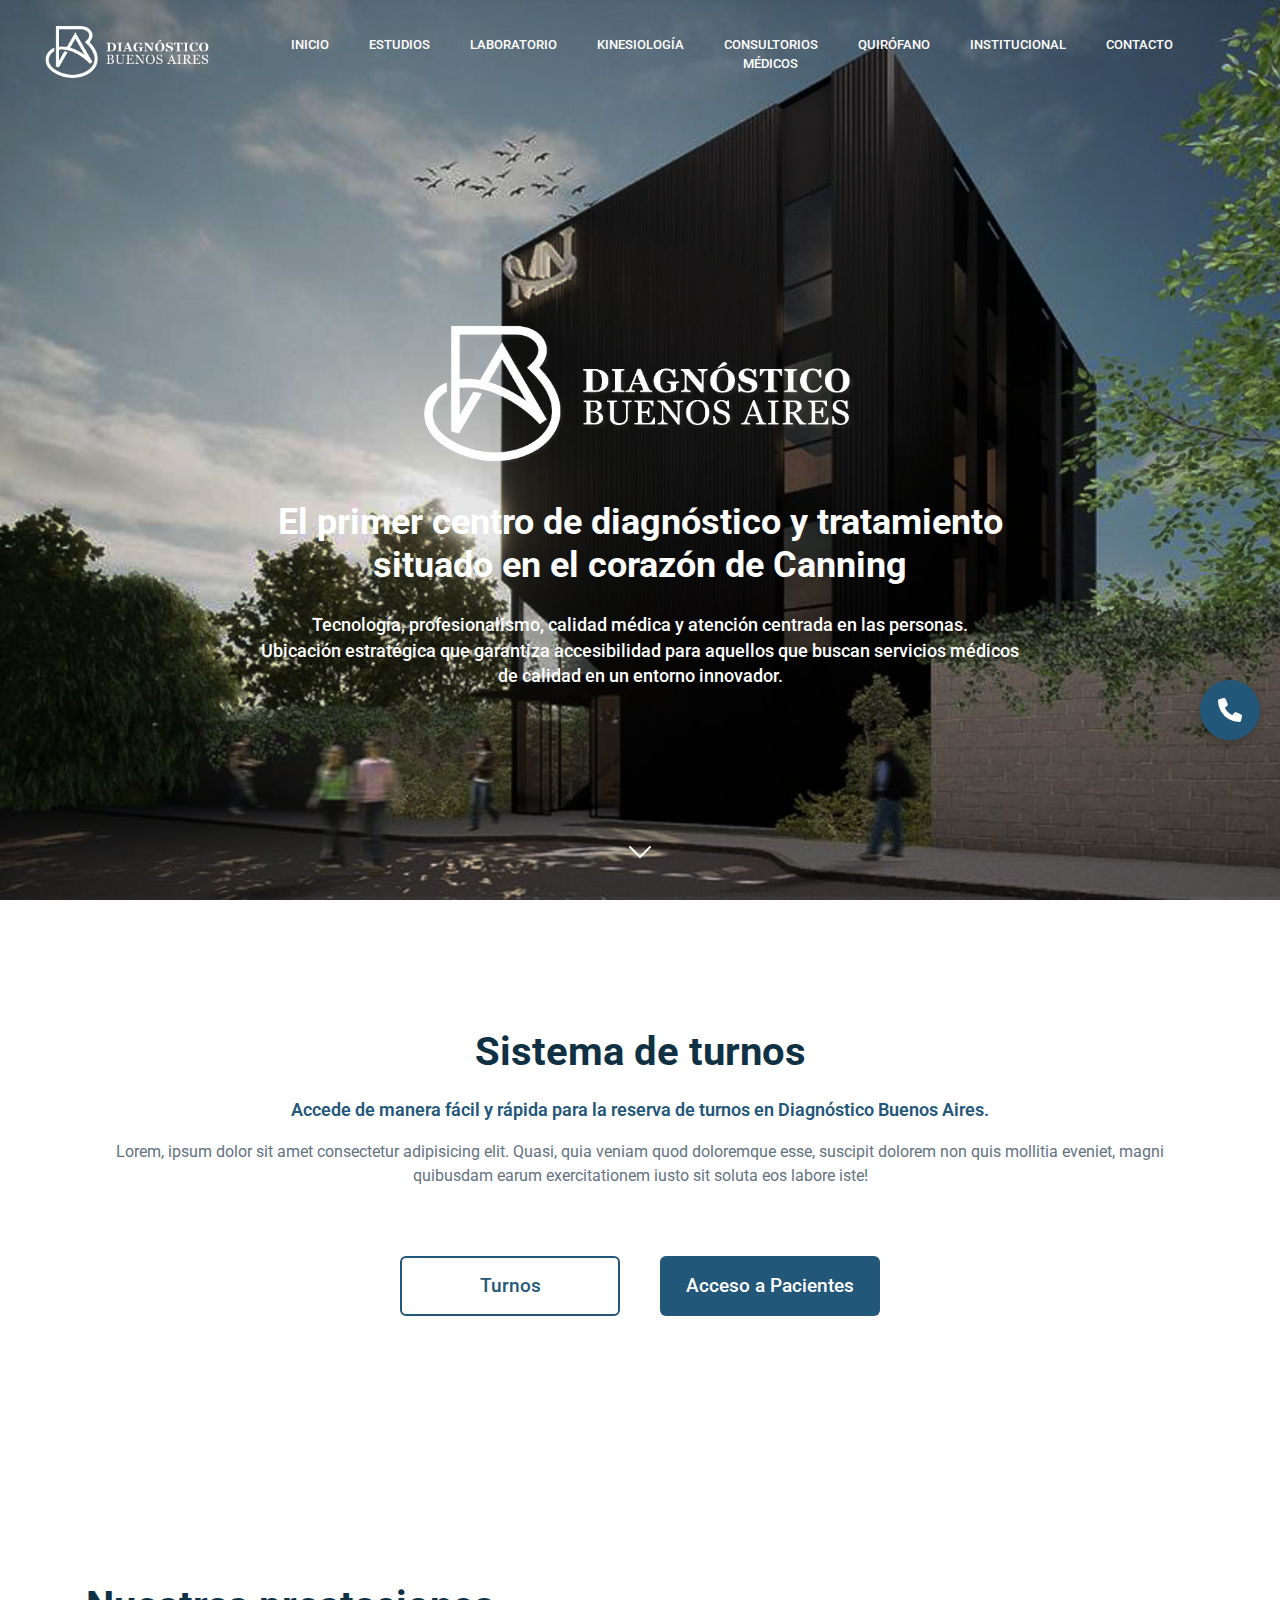
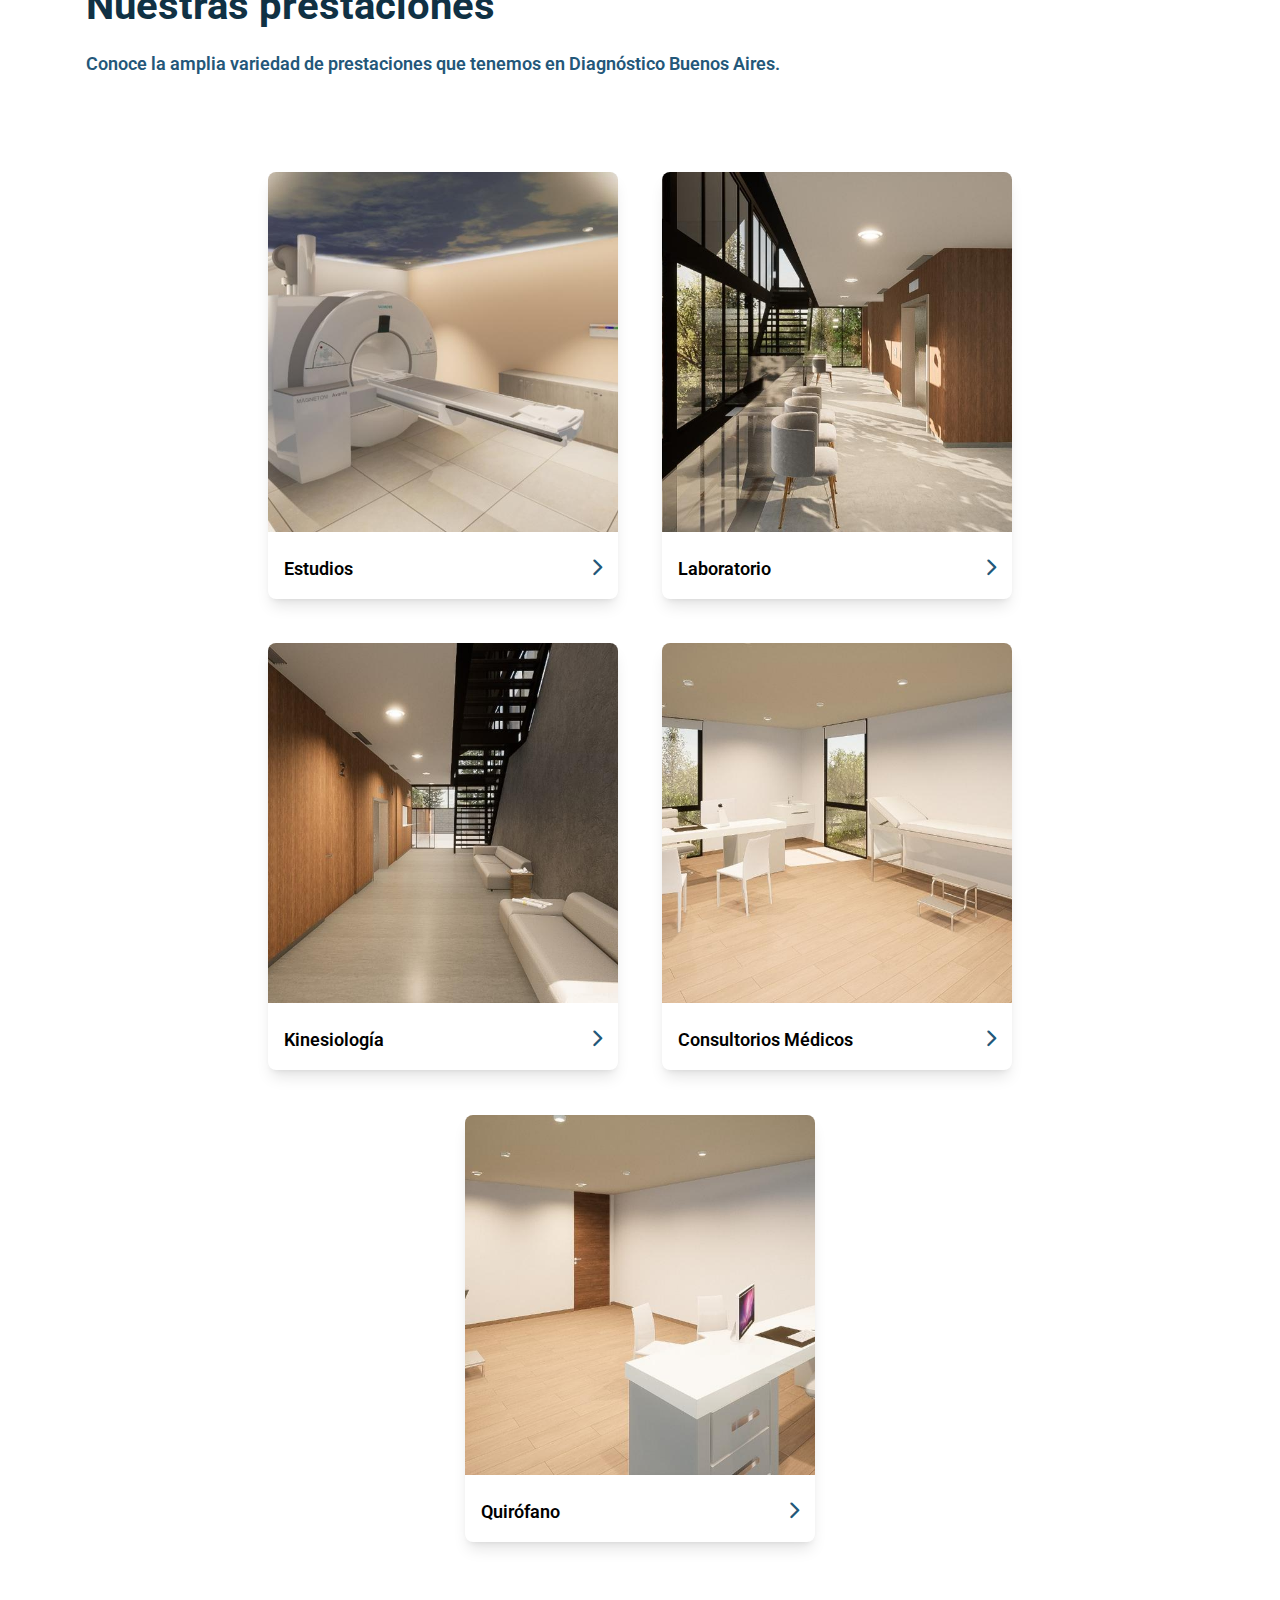
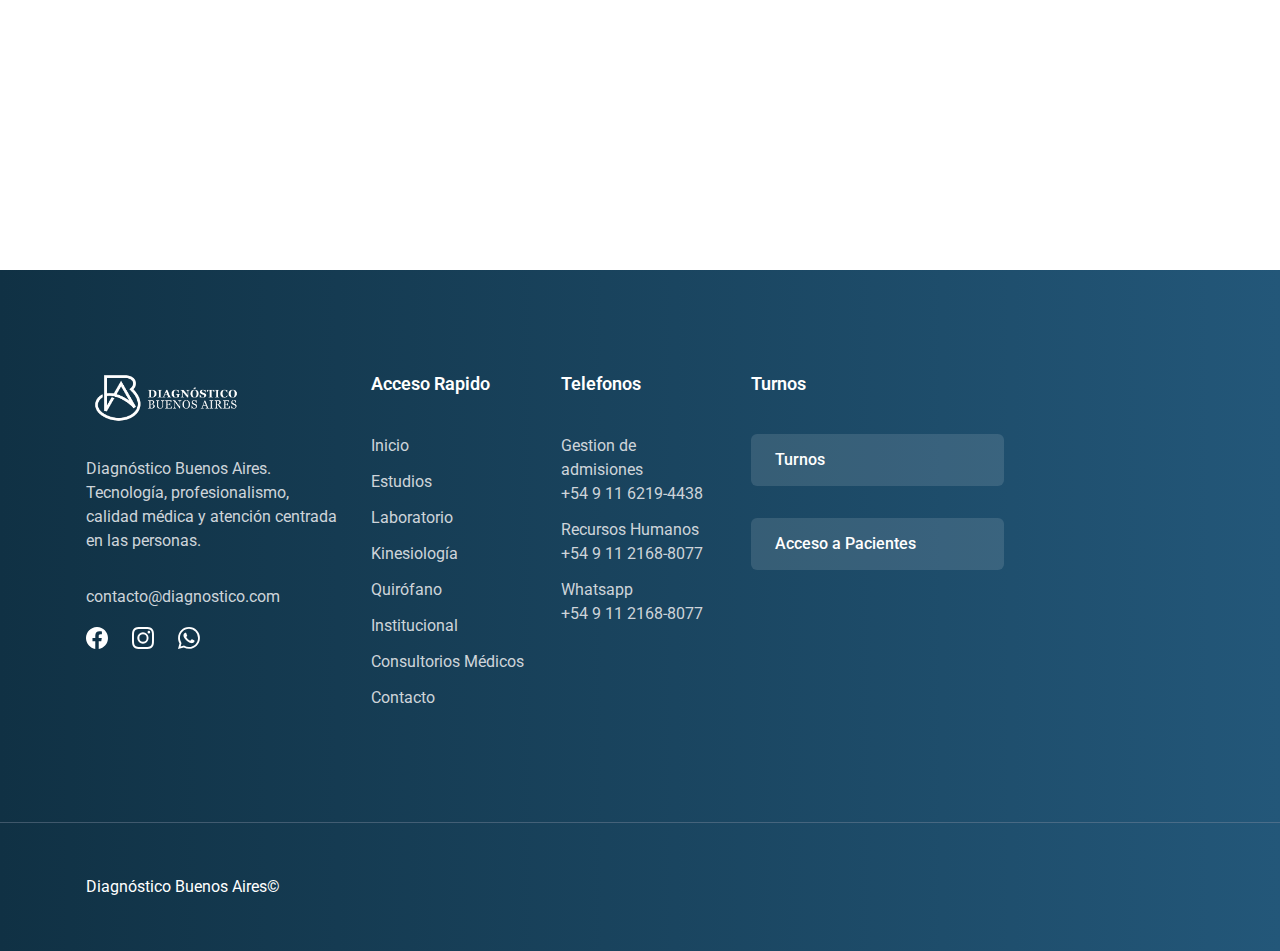
==== commit 4006ebdb: "pag terminada" ====
--- a/index.html
+++ b/index.html
@@ -345,6 +345,11 @@
             <h4 class="mb-9 text-lg font-semibold text-white">Acceso Rapido</h4>
             <ul>
               <li>
+                <a href="index.html" class="mb-3 inline-block text-base text-gray-7 ">
+                  Inicio
+                </a>
+              </li>
+              <li>
                 <a href="estudios.html" class="mb-3 inline-block text-base text-gray-7 ">
                   Estudios
                 </a>
@@ -465,6 +470,8 @@
   <!-- ====== All Scripts -->
   <script src="assets/js/index.js"></script>
   <script src="assets/js/main.js"></script>
+  <script src="assets/js/scrollTop.js"></script>
+
 
   <script src="https://code.jquery.com/jquery-3.6.0.min.js"></script>
 
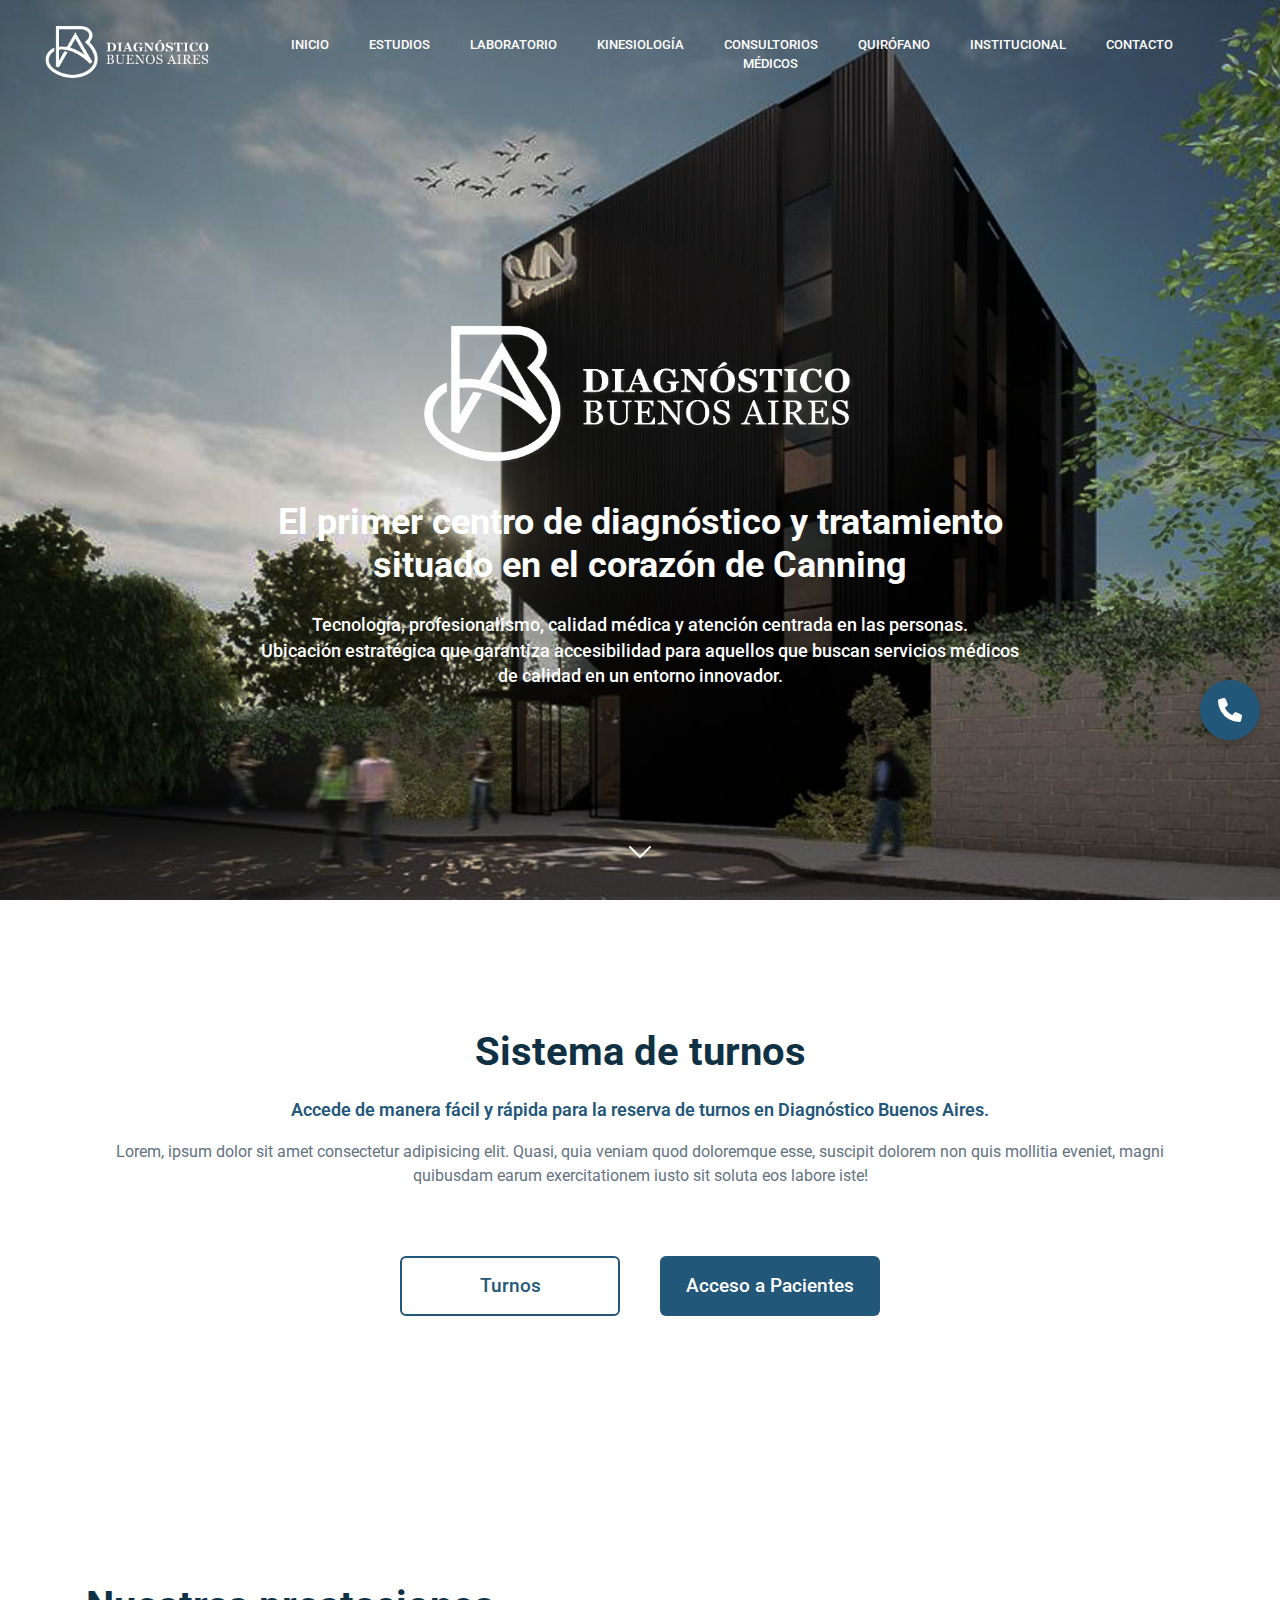
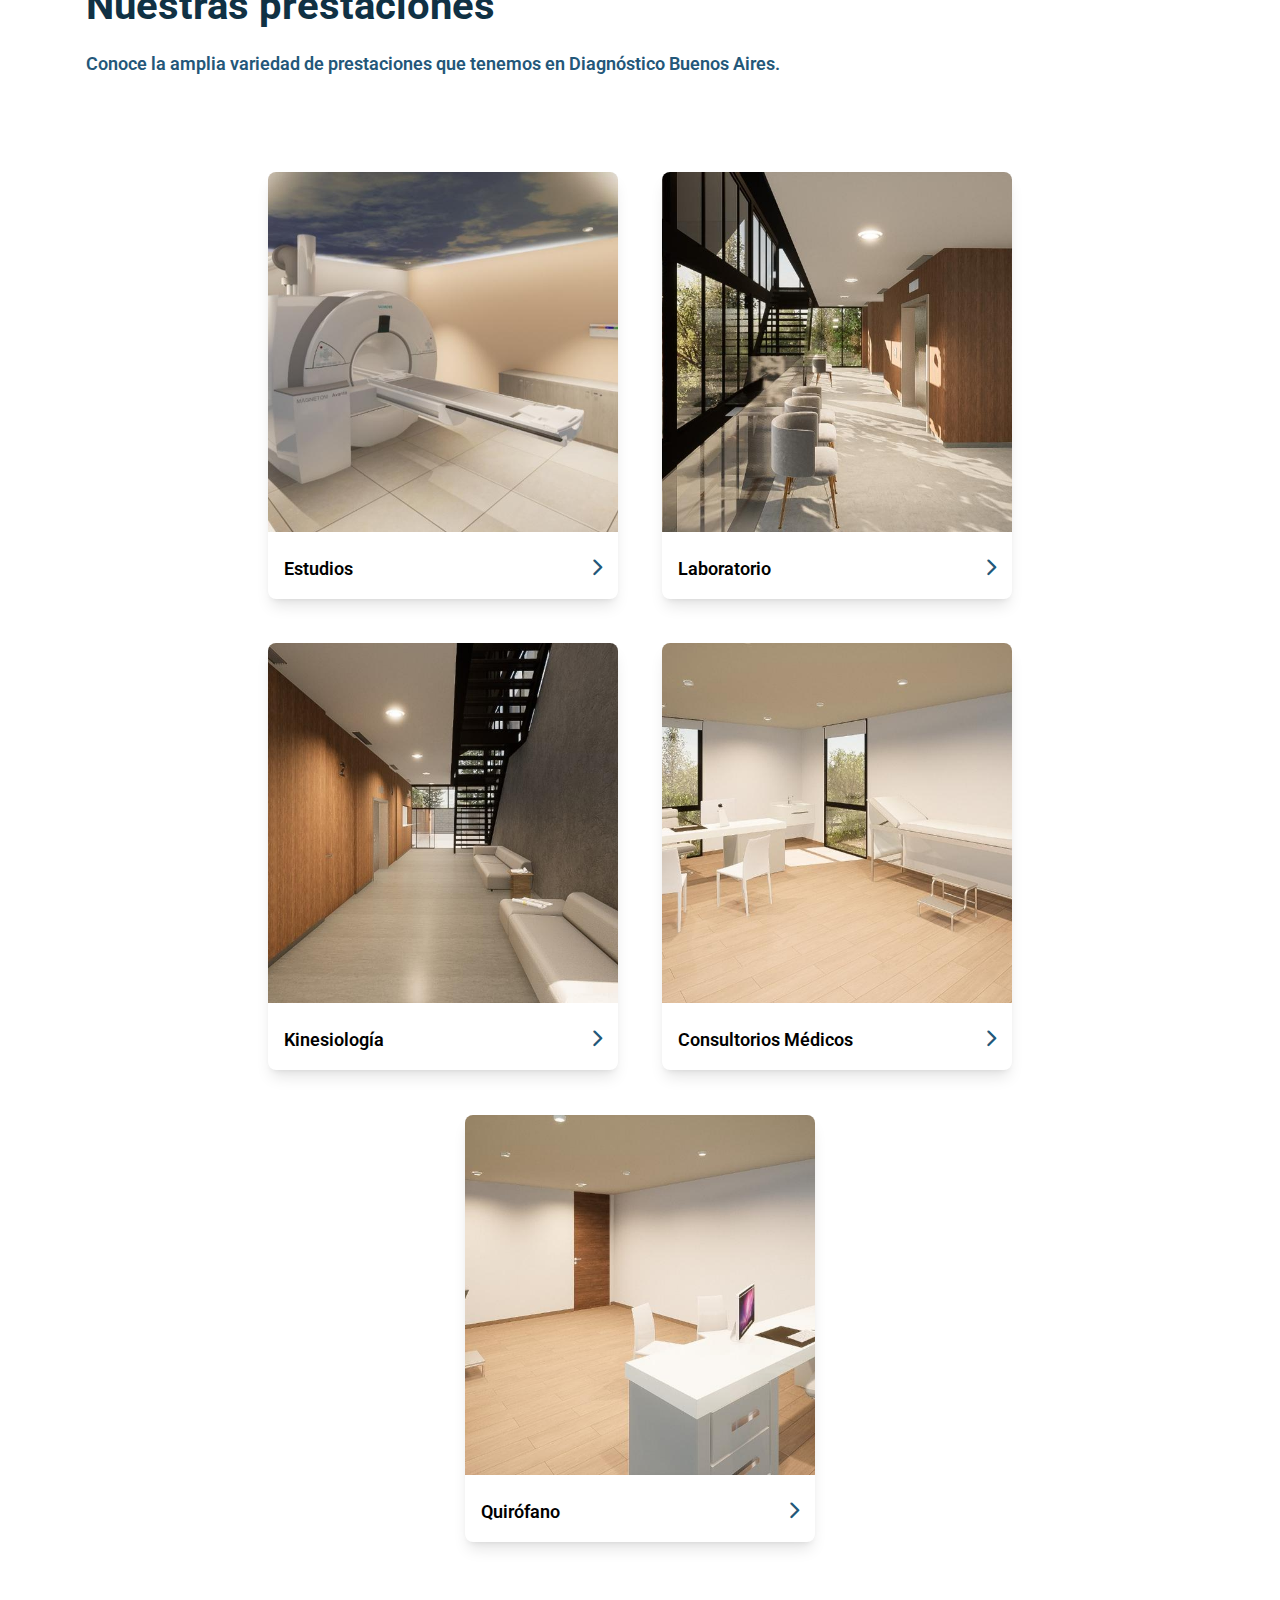
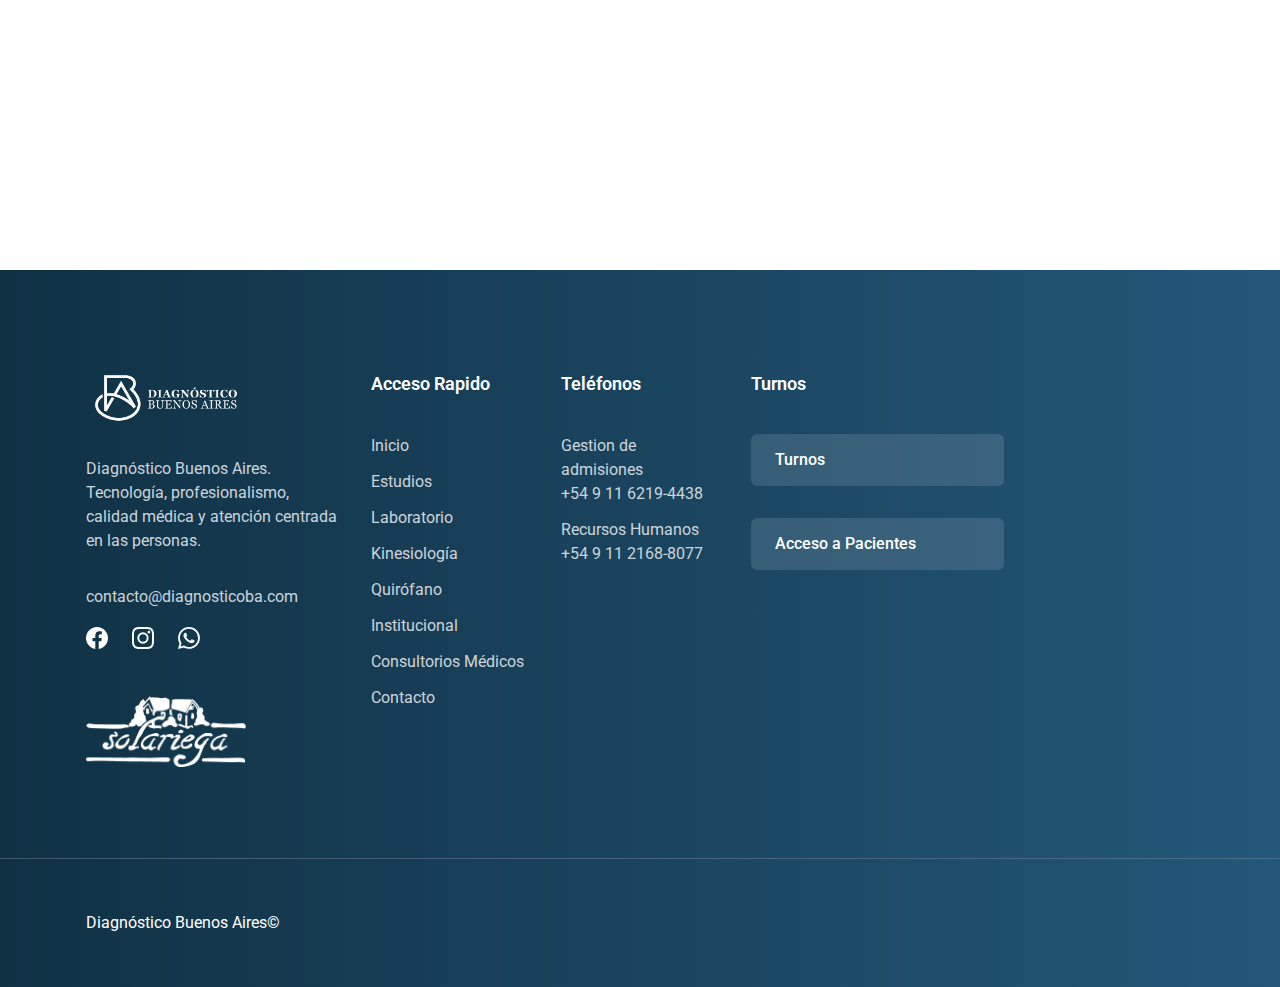
==== commit 19cf46e7: "Cambios finalizados" ====
--- a/index.html
+++ b/index.html
@@ -302,13 +302,15 @@
             <a href="index.html" class="mb-6 inline-block max-w-[160px]">
               <img src="assets/images/logo/logo_dba_blanco.png" alt="logo" class="max-w-full" />
             </a>
+
             <p class="mb-8 max-w-[270px] text-base text-gray-7">
               Diagnóstico Buenos Aires. <br> Tecnología, profesionalismo, calidad médica y atención centrada en las
               personas.
             </p>
             <p class="mb-[18px] text-base text-gray-7 ">
-              contacto@diagnostico.com
+              contacto@diagnosticoba.com
             </p>
+
 
             <div class="-mx-3 flex items-center">
 
@@ -339,6 +341,10 @@
 
             </div>
           </div>
+
+          <a href="https://www.solariega.com.ar/" class="mb-6 inline-block max-w-[160px]">
+            <img src="assets/images/logo/logoSolariegaBlanco.png" alt="logo" class="max-w-full" />
+          </a>
         </div>
         <div class="w-full px-4 sm:w-1/2 md:w-1/2 lg:w-2/12 xl:w-2/12">
           <div class="mb-10 w-full">
@@ -390,7 +396,7 @@
 
         <div class="w-full px-4 sm:w-1/2 md:w-1/2 lg:w-2/12 xl:w-2/12">
           <div class="mb-10 w-full">
-            <h4 class="mb-9 text-lg font-semibold text-white">Telefonos</h4>
+            <h4 class="mb-9 text-lg font-semibold text-white">Teléfonos</h4>
             <ul>
               <li class="mb-3 inline-block text-base text-gray-7 ">
                 <a href="https://wa.me/5491162194438?text=Hola%20gestion%20de%20admisiones,%20tengo%20una%20consulta." target="_blank">Gestion de admisiones<br>+54 9 11 6219-4438</a>
@@ -399,9 +405,7 @@
               <li class="mb-3 inline-block text-base text-gray-7 ">
                 <a href="https://wa.me/5491121688077?text=Hola%20Recursos%20Humanos,%20tengo%20una%20consulta." target="_blank">Recursos Humanos<br>+54 9 11 2168-8077</a>
               </li>
-              <li class="mb-3 inline-block text-base text-gray-7 ">
-                <a href="https://wa.me/5491121688077?text=Hola%20Diagnóstico%20Buenos%20Aires,%20tengo%20una%20consulta." target="_blank">Whatsapp<br>+54 9 11 2168-8077</a>
-              </li>
+             
             </ul>
           </div>
         </div>
